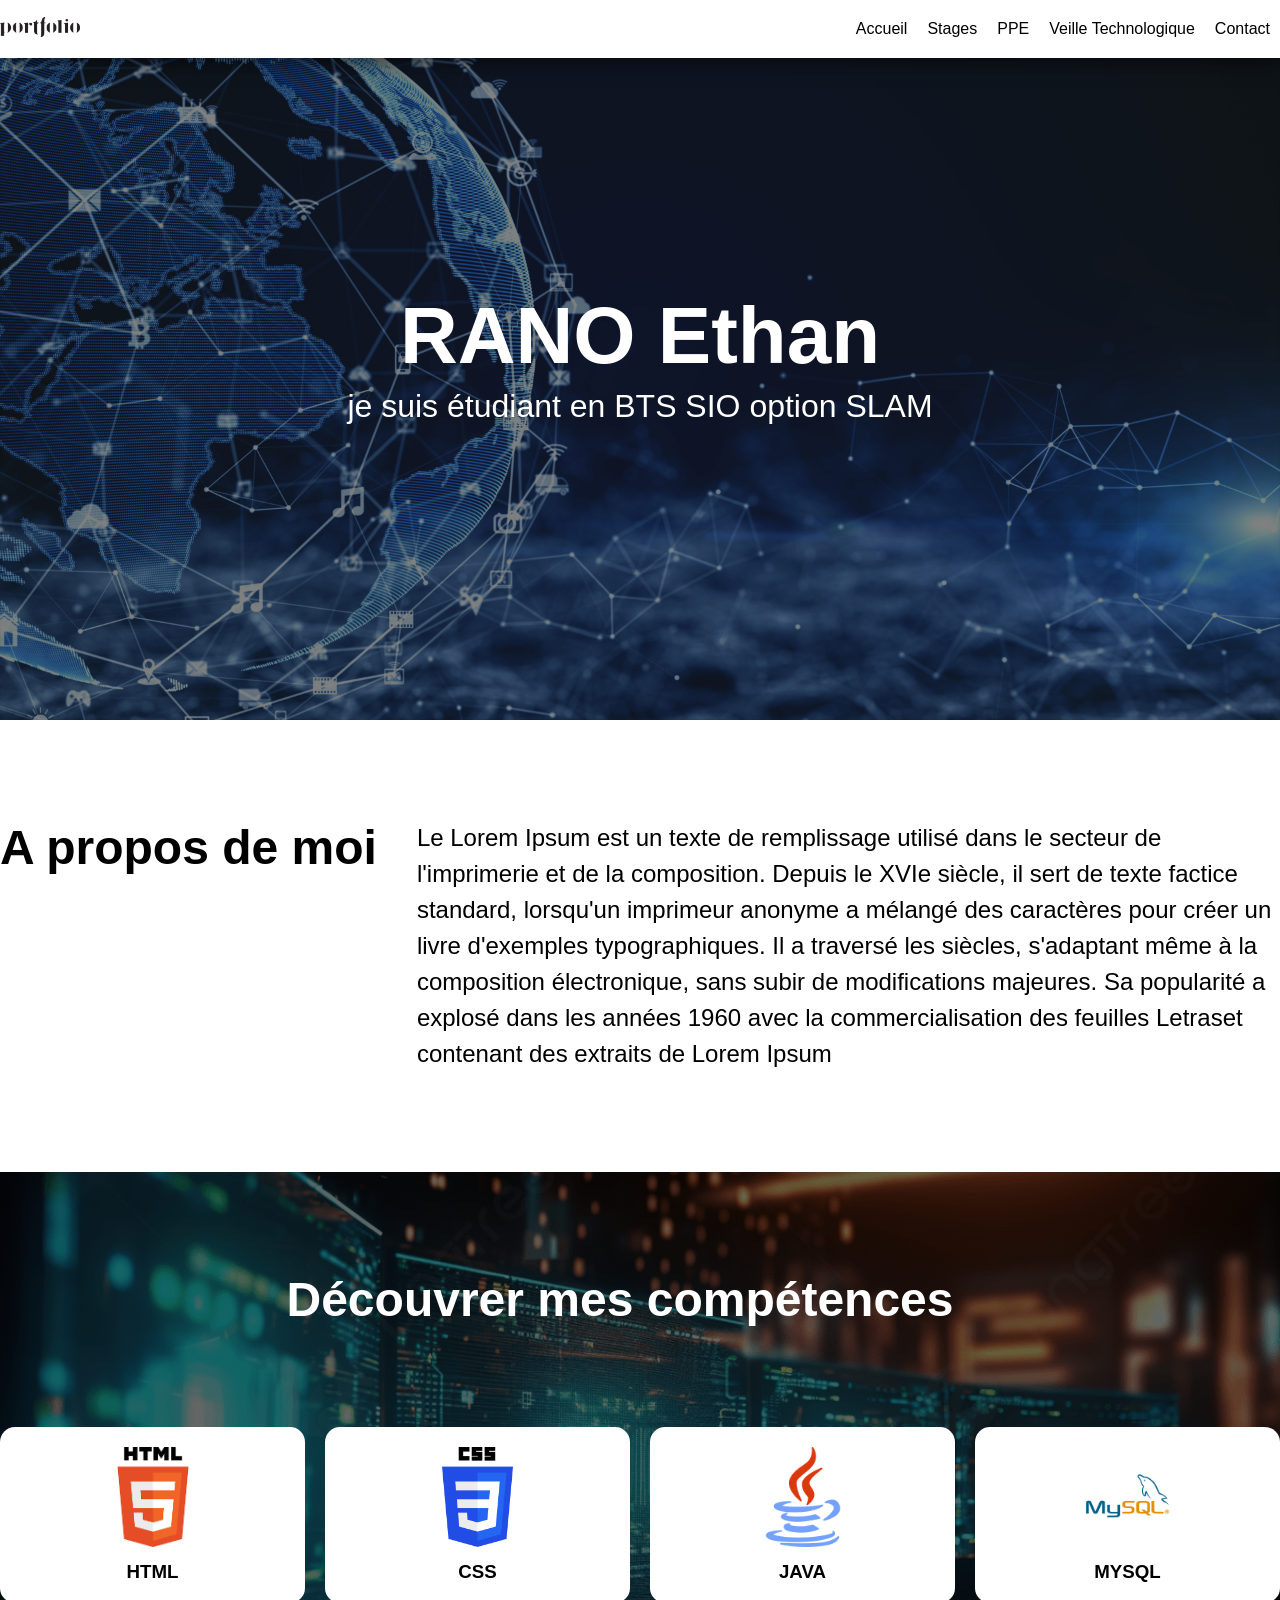
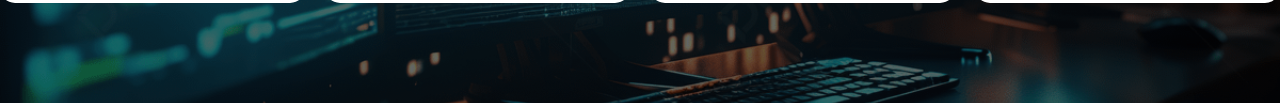
==== index.html @ 7e6f42c2 "first commit" ====
<!DOCTYPE html>
<html>
    <head>
          <meta charset="utf-8" />
          <meta name="viewport" content="width=device-width, initial-scale=1" />
          <title>Mon portfolio</title>
          <meta type="description" content="Ceci est mon portfolio étudiant" />
          <link rel="stylesheet" href="styles/styles.css" type="text/css">
          
    </head>

    <body>
        <header>
            <div class="boxed">
                <div class="flex aligncenter space-between">
                  <button onclick="openMenu()" class="header-menu-mobile">
                    <span class="material-icons">menu</span>
                  </button>
                  <a href="/" class="header-logo">
                      <img src="img/logo-portfolio-noir.png" alt="logo">
                  </a>
                  <ul class="header-menu">
                      <li><a href="index.html">Accueil</a></li>
                      <li><a href="stages.html">Stages</a></li>
                      <li><a href="ppe.html">PPE</a></li>
                      <li><a href="veille.html">Veille Technologique</a></li>
                      <li><a href="contact.html">Contact</a></li>
                  </ul>

                   <button onclick="openMenu()" class="header-menu-mobile-exit">
                    <span class="material-icons">close</span>
                  </button>
                </div>
            </div>
        </header>

        <div class="slider">
            <img src="img/fond2_info.jpg" class="slider-background">
            <div class="slider-content">
                <h1>RANO Ethan</h1>
                <p>je suis étudiant en BTS SIO option SLAM </p>
            </div>
        </div>

        <div class="section">
            <div class="boxed">
                <div class="flex toColumn mCenter">
                  <div class="w40 wm100">
                     <h2>A propos de moi </h2>
                  </div class="w60 wm100">
                     <p>Le Lorem Ipsum est un texte de remplissage utilisé dans le secteur de l'imprimerie et de la composition. Depuis le XVIe siècle, il sert de texte factice standard, lorsqu'un imprimeur anonyme a mélangé des caractères pour créer un livre d'exemples typographiques. Il a traversé les siècles, s'adaptant même à la composition électronique, sans subir de modifications majeures. Sa popularité a explosé dans les années 1960 avec la commercialisation des feuilles Letraset contenant des extraits de Lorem Ipsum</p>
                  <div>

                  </div>

                </div>

            </div>

        </div>
        <div class="section dark">
            <div class="boxed text-center">
                <h2>Découvrer mes compétences </h2>
                <div class="flex toColumn gap20">
                    <div class="w25 wm100 skill">
                        <img src="img/images.png">
                        <h3>HTML</h3>

                    </div>
                    <div class="w25 wm100 skill">
                        <img src="img/CSS3_logo_and_wordmark.svg.png">
                        <h3>CSS</h3>

                    </div>
                    <div class="w25 skill">
                        <img src="img/226777_738cec596d.png">
                        <h3>JAVA</h3>

                    </div>
                    <div class="w25 skill">
                        <img src="img/mysql.png">
                        <h3>MYSQL</h3>

                    </div>




                </div>
            </div>
        </div>


    </body>

    <script src="js/app.js"></script>
</html>
---- styles/styles.css ----
*{
    margin:0;
    padding:0;
}

body {
    font-family: Arial, sans-serif;   
}

.slider{
    width:100%;
    min-height:80vh;
    aspect-ratio:16/9;
    background:#000;
    position: relative;
}

.slider-background{
    width:100%;
    height:100%;
    object-fit: cover;
    filter:brightness(50%);
}
.slider-content{
    position:absolute;
    top:50%;
    left:50%;
    transform:translate(-50%, -50%);
    text-align:center;
}

h1{
    color:#FFF;
    font-size:5rem;   
}

h2{
    white-space: nowrap;
    margin-right: 40px;
    font-size:3rem;
    margin-bottom:100px;
}

p{
    font-size:1.5rem;
    line-height:1.5em;
}

.slider-content p{
    color:#FFF;
    font-size:2rem;
    font-weight:300;
}

.section{
    padding: 100px 0;
}
.boxed{
    max-width:1280px;
    margin-inline:auto;
}

.flex{
    display:flex;
}

.dark{
    background:linear-gradient(rgba(0,0,0,0.6), rgba(0,0,0,0.6)), url(../img/pngtree-futuristic-3d-rendering-computer-screen-terminal-hacking-with-running-programming-code-picture-image_13282531.png);
    background-size:cover;
    background-position-y: 50%;
    color:#FFF;
}

.w40{
    width:40%;
}

.w60{
    width:60%;
}

.text-center{
    text-align: center;
}

.w25{
    width:25%;
}

.space-between{
    justify-content: space-between;
}

.gap20{
    gap:20px;
}

.skill{
   background:#FFF;
   border-radius:15px;
   padding:20px;
   box-sizing:border-box;
}

.skill img {
    width:100px;
    height:100px;
    aspect-ratio:1/1;
    object-fit:contain;
}

.skill h3{
    color: #000;
    margin-top:10px;
}

.aligncenter{
    align-items: center;
}

header{
    position: fixed;
    top:0;
    left:0;
    width: 100%;
    background:#FFF;
    z-index:999;
    padding-block:10px;
    box-shadow: 1px 1px 25px rgba(0,0,0,0.7);
}

.header-logo{
    display: block;
}

.header-logo img{
    width:80px;
}

.header-menu{
    display: flex;
    align-items: center;
    list-style: none;
}

.header-menu li a{
    text-decoration: none;
    color: #000;
    padding:10px;
    display: block;
    box-sizing: border-box;
    transition:.2s ease;
}

.header-menu li a:hover{
    background-color: #F2F2F2;
}
.header-menu-mobile{
    display: none;
}
.header-menu-mobile-exit{
    display: none;
}

@media(max-width:810px) {

    header{
       height: 60px !important;
    }
    .header-menu-mobile{
        display: block;
        border:0px;
        background-color: #FFF;
        position: absolute;
        left: 5%;
        top:50%;
        transform: translateY(-50%);
    }

    .header-menu-mobile-exit{
        display: block;
        border:0px;
        background-color: #FFF;
        position: absolute;
        right: 5%;
        top:50%;
        transform: translateY(-50%);
        
    }
  
   .header-logo{
       position: absolute;
       left: 50%;
       top:50%;
       transform: translate(-50%, -50%);
       z-index: 991;
     }

     .header-menu{
        position: fixed;
        top: 0;
        left: 0;
        width: 100%;
        height: 100vh;
        background: #FFF;
        flex-direction: column;
        align-items: center;
        justify-content: center;
        gap: 30px;
        display:none;
     }

     .active{
        display: flex;
     }

     .header-menu li:last-child a{
        margin-top:10px;
     }
     
     h2{
        font-size:1.75rem;
        margin-bottom:30px;
     }
     .slider{
        height: 60vh;
     }

     .slider-content{
        width:90%;
     }
    .slider-content p{
        margin-top:20px;
        font-size: 1.5rem;
        text-wrap:balance;
    }
     h1{
        font-size:2rem;
     }

     p{
        font-size: 1rem;
        text-wrap: balance;
     }

     .toColumn{
        flex-direction: column;
     }

     .mCenter{
        justify-content: center;
        align-items: center;
        text-align: center;
     }

     .wm100{
        width:100% !important;
     }

     .section{
        padding: 50px 0;
     }

     .boxed{
        max-width: 90%;
     }
}
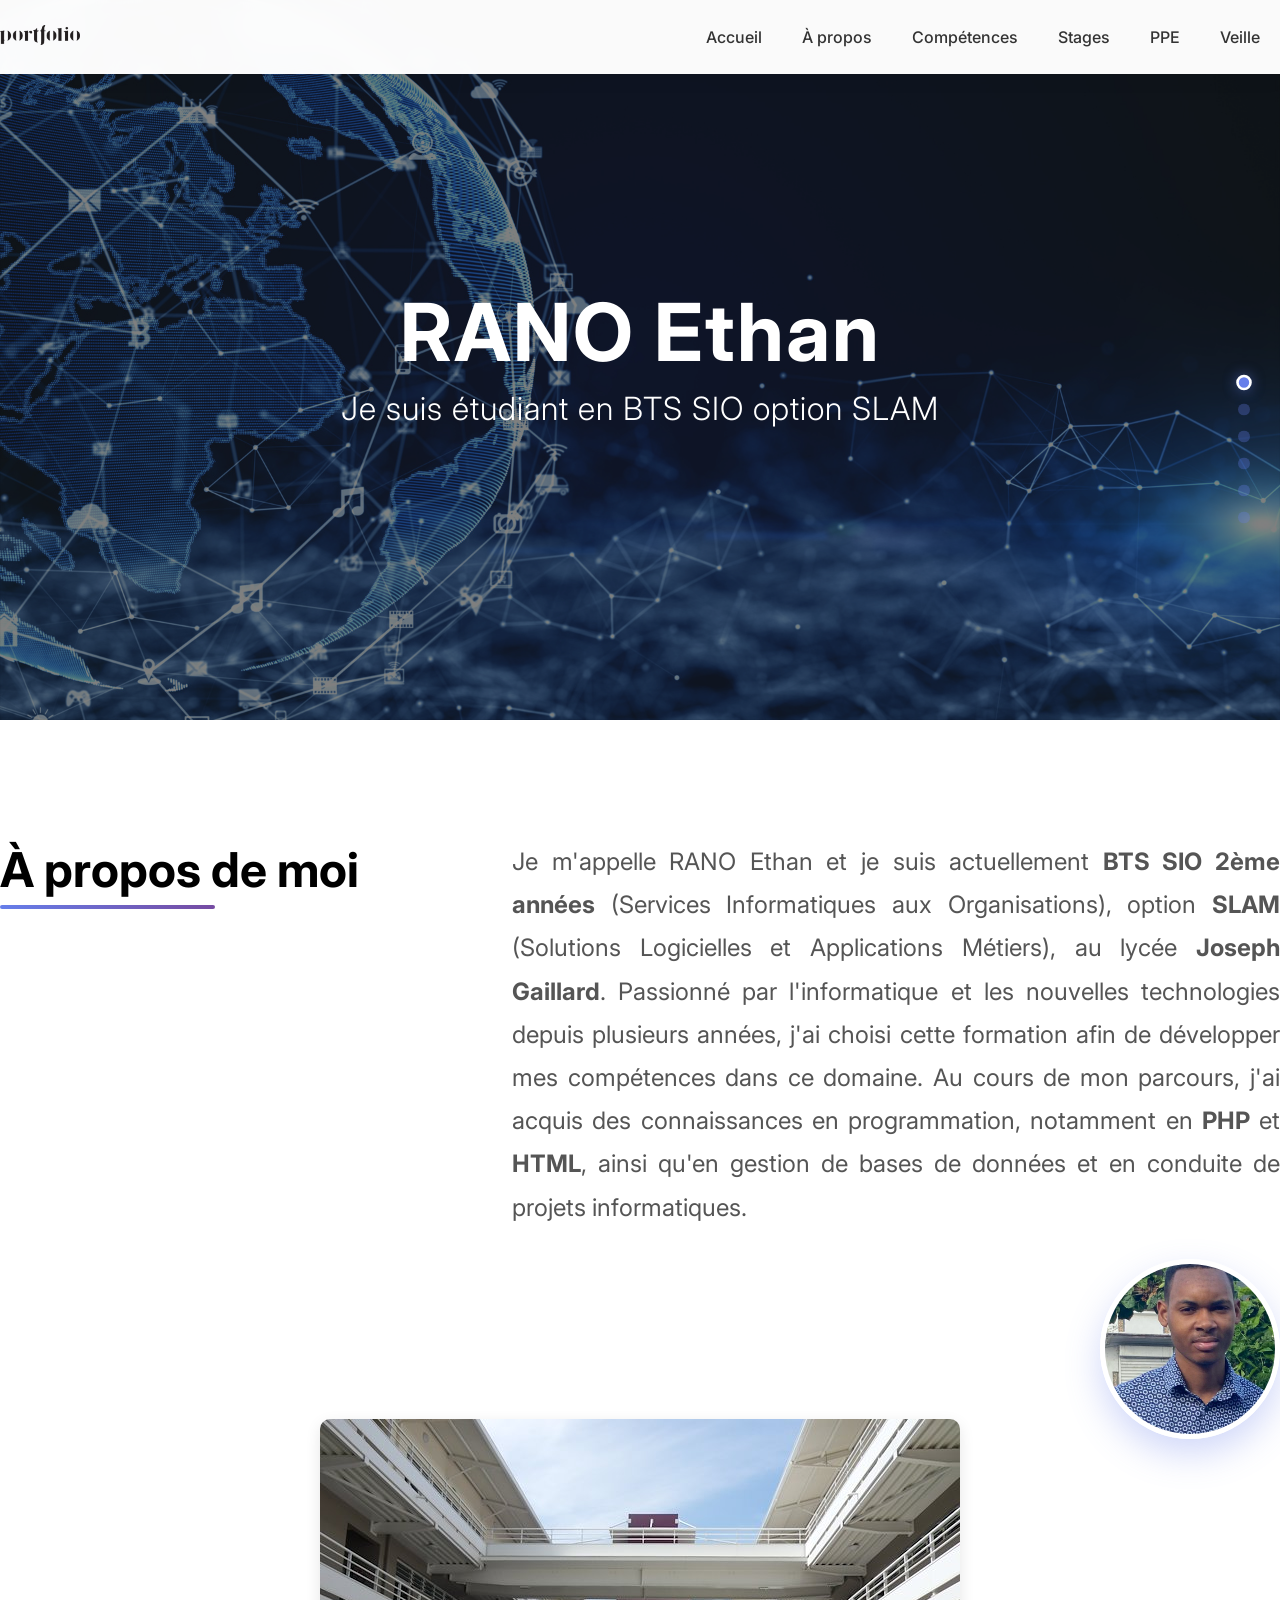
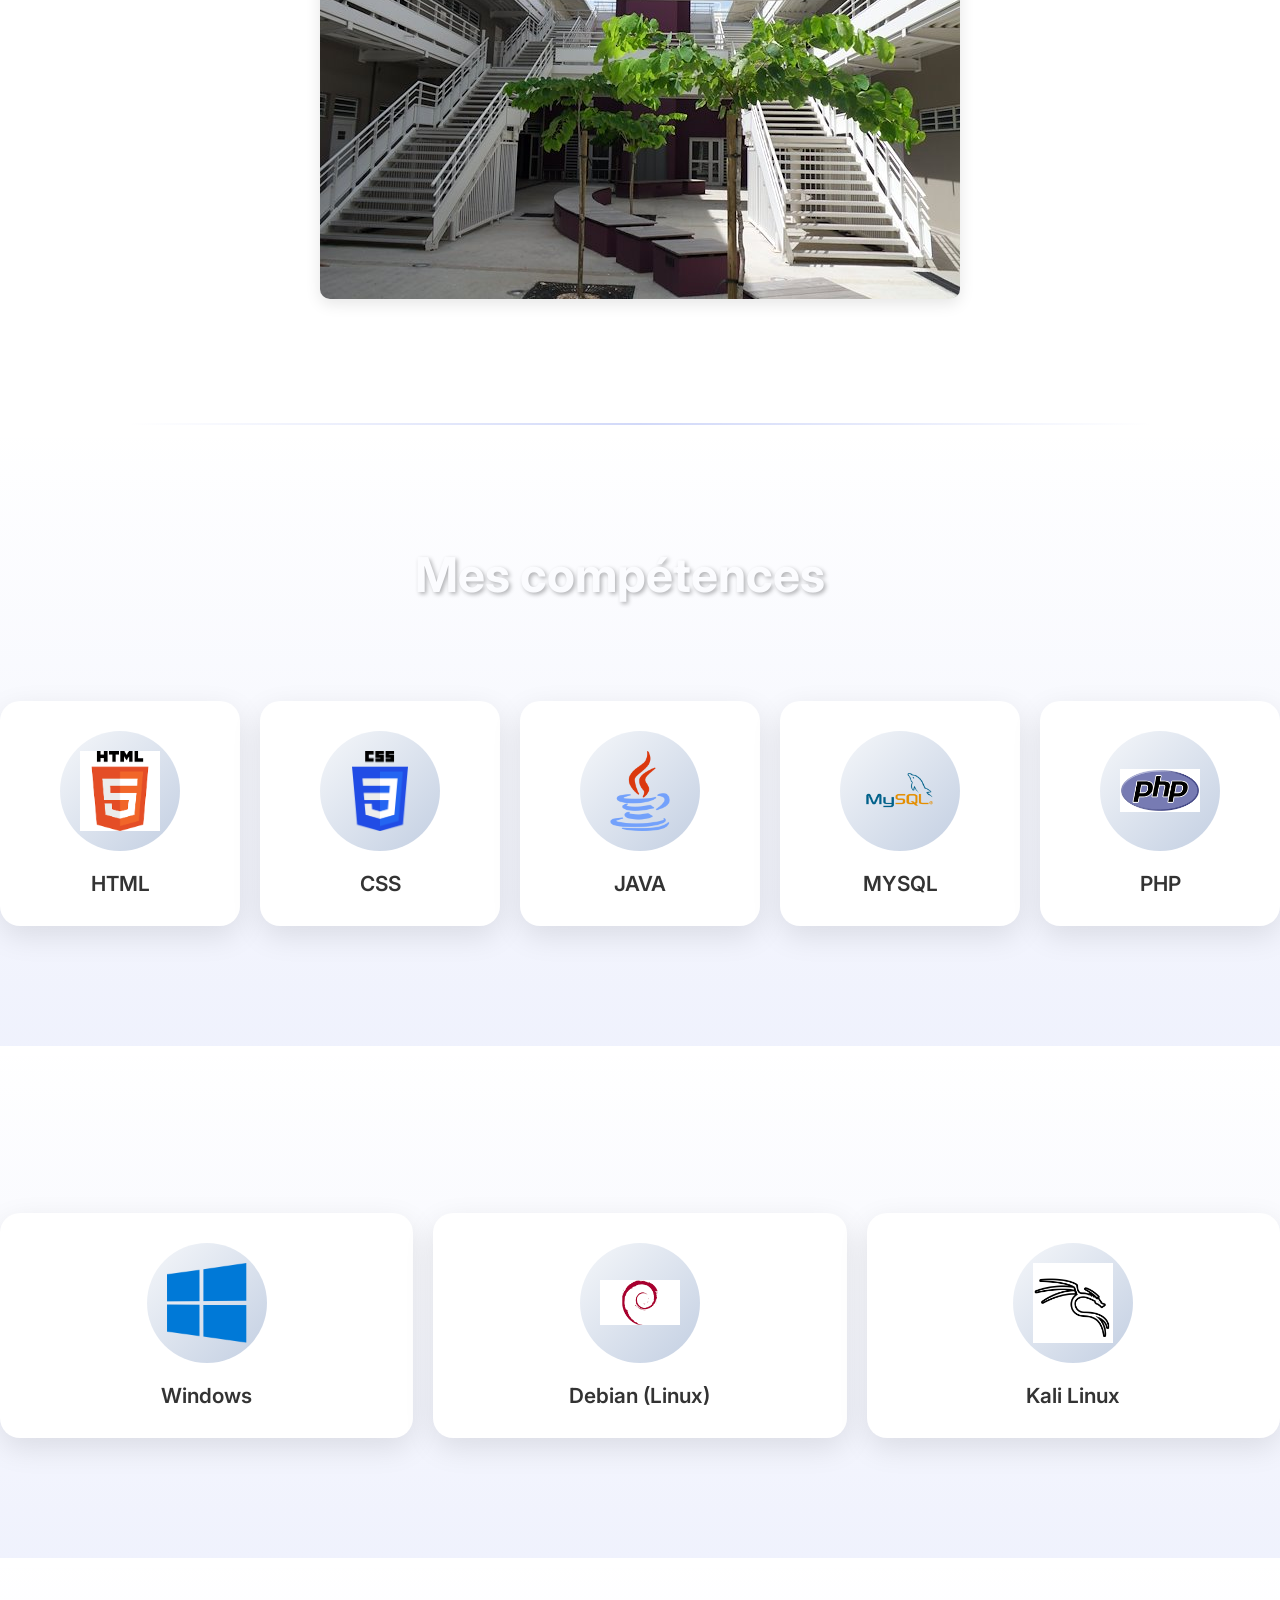
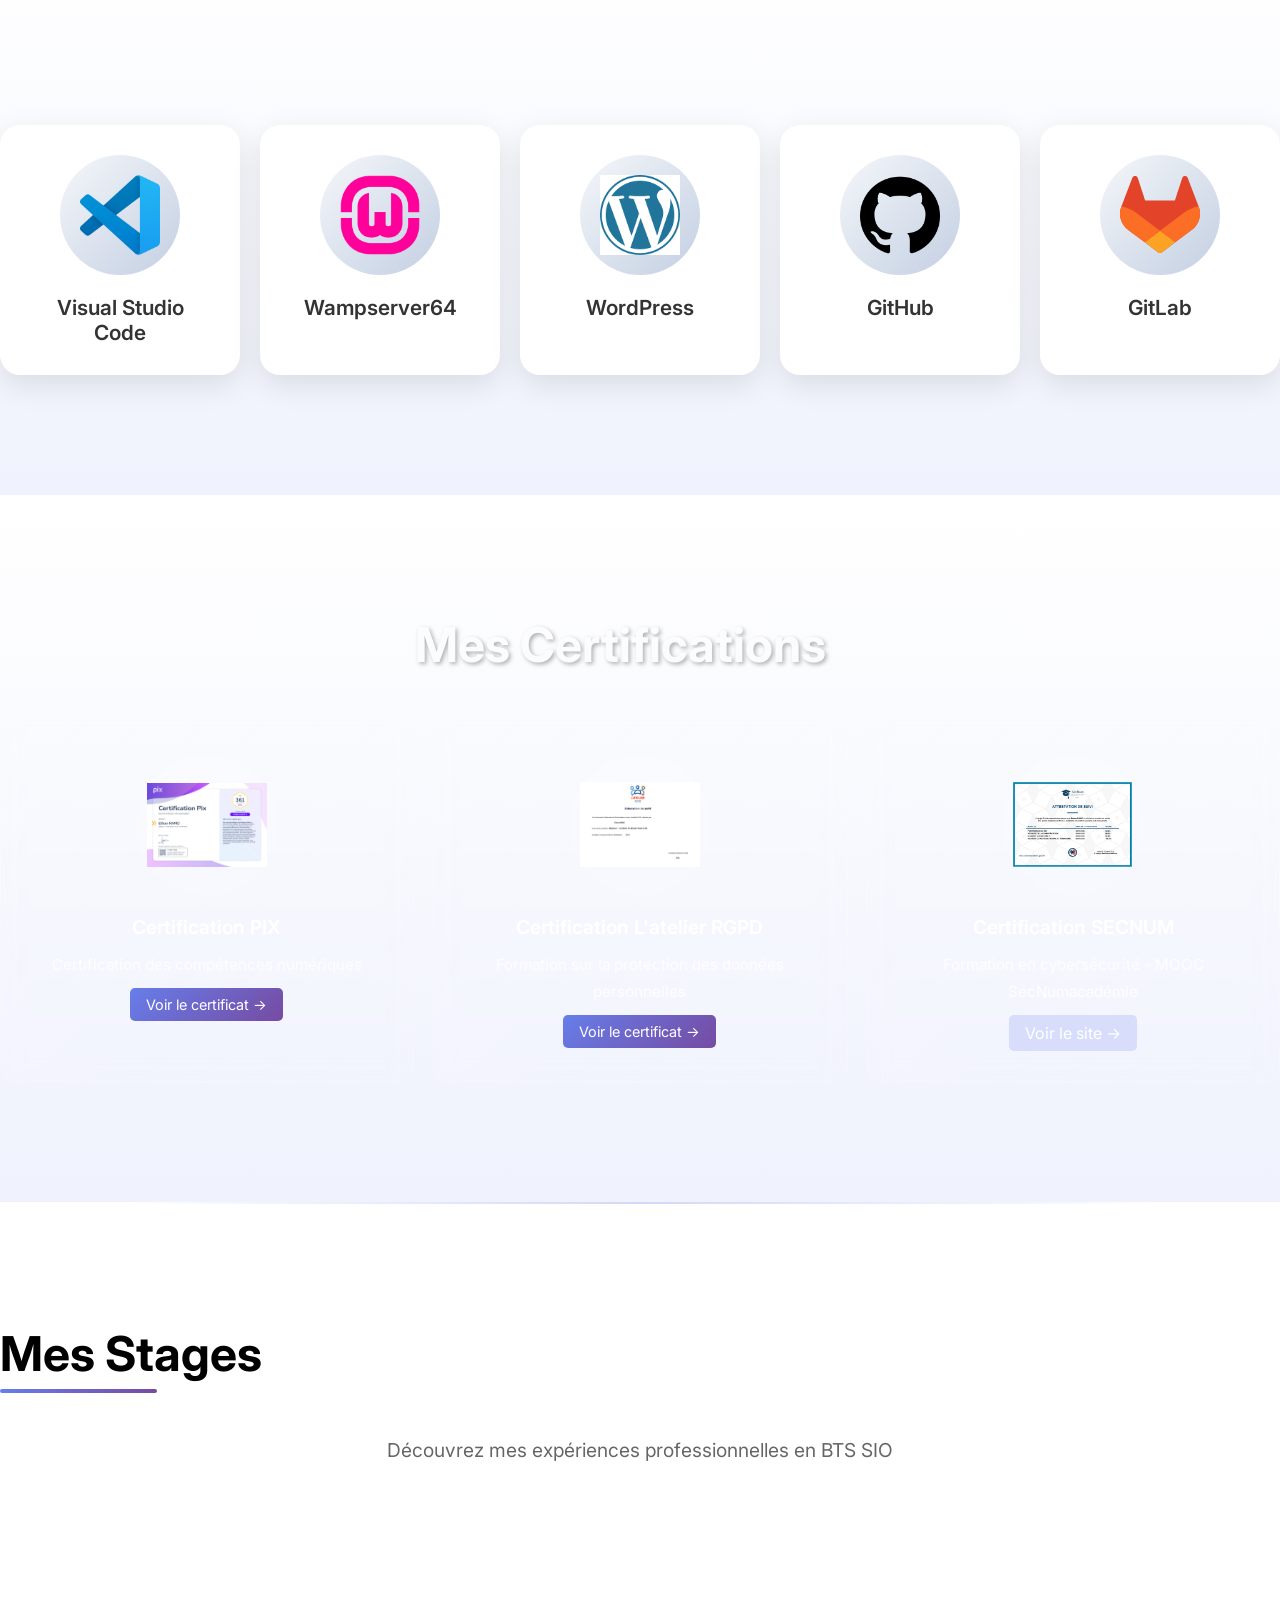
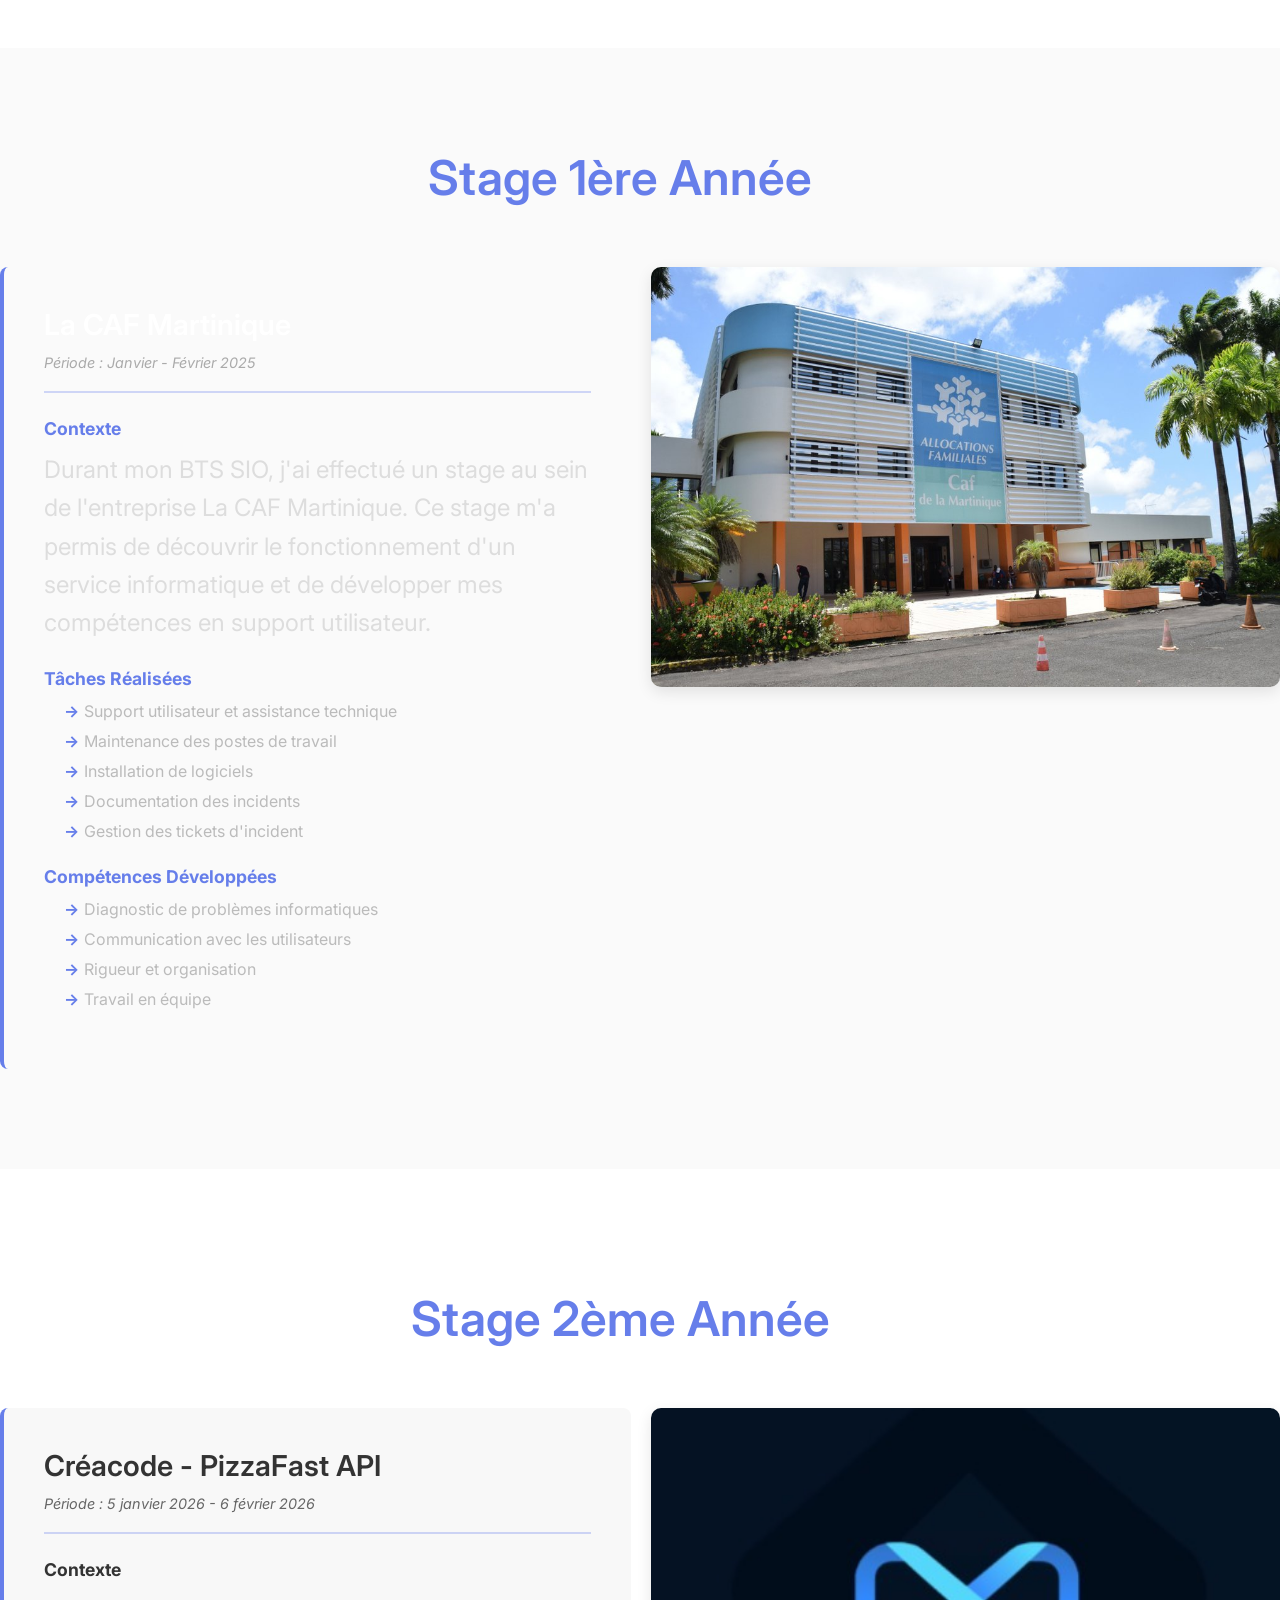
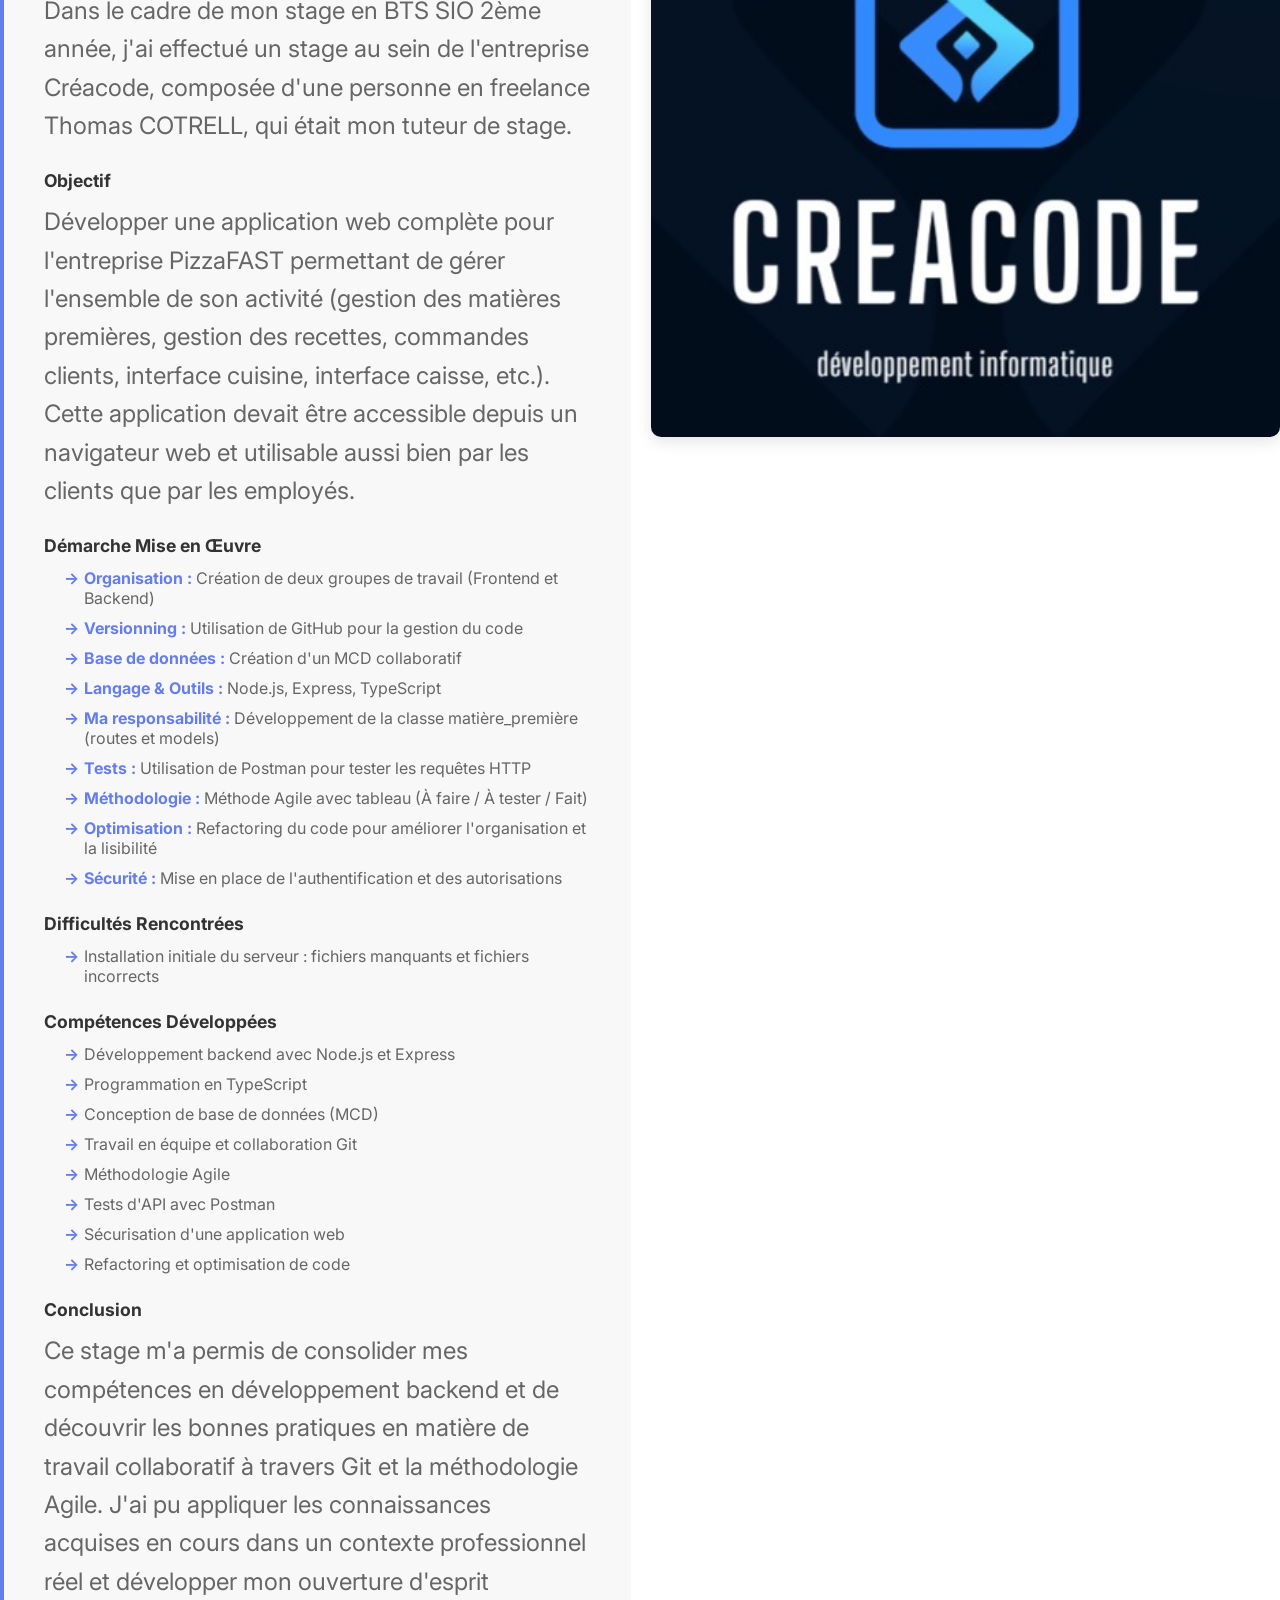
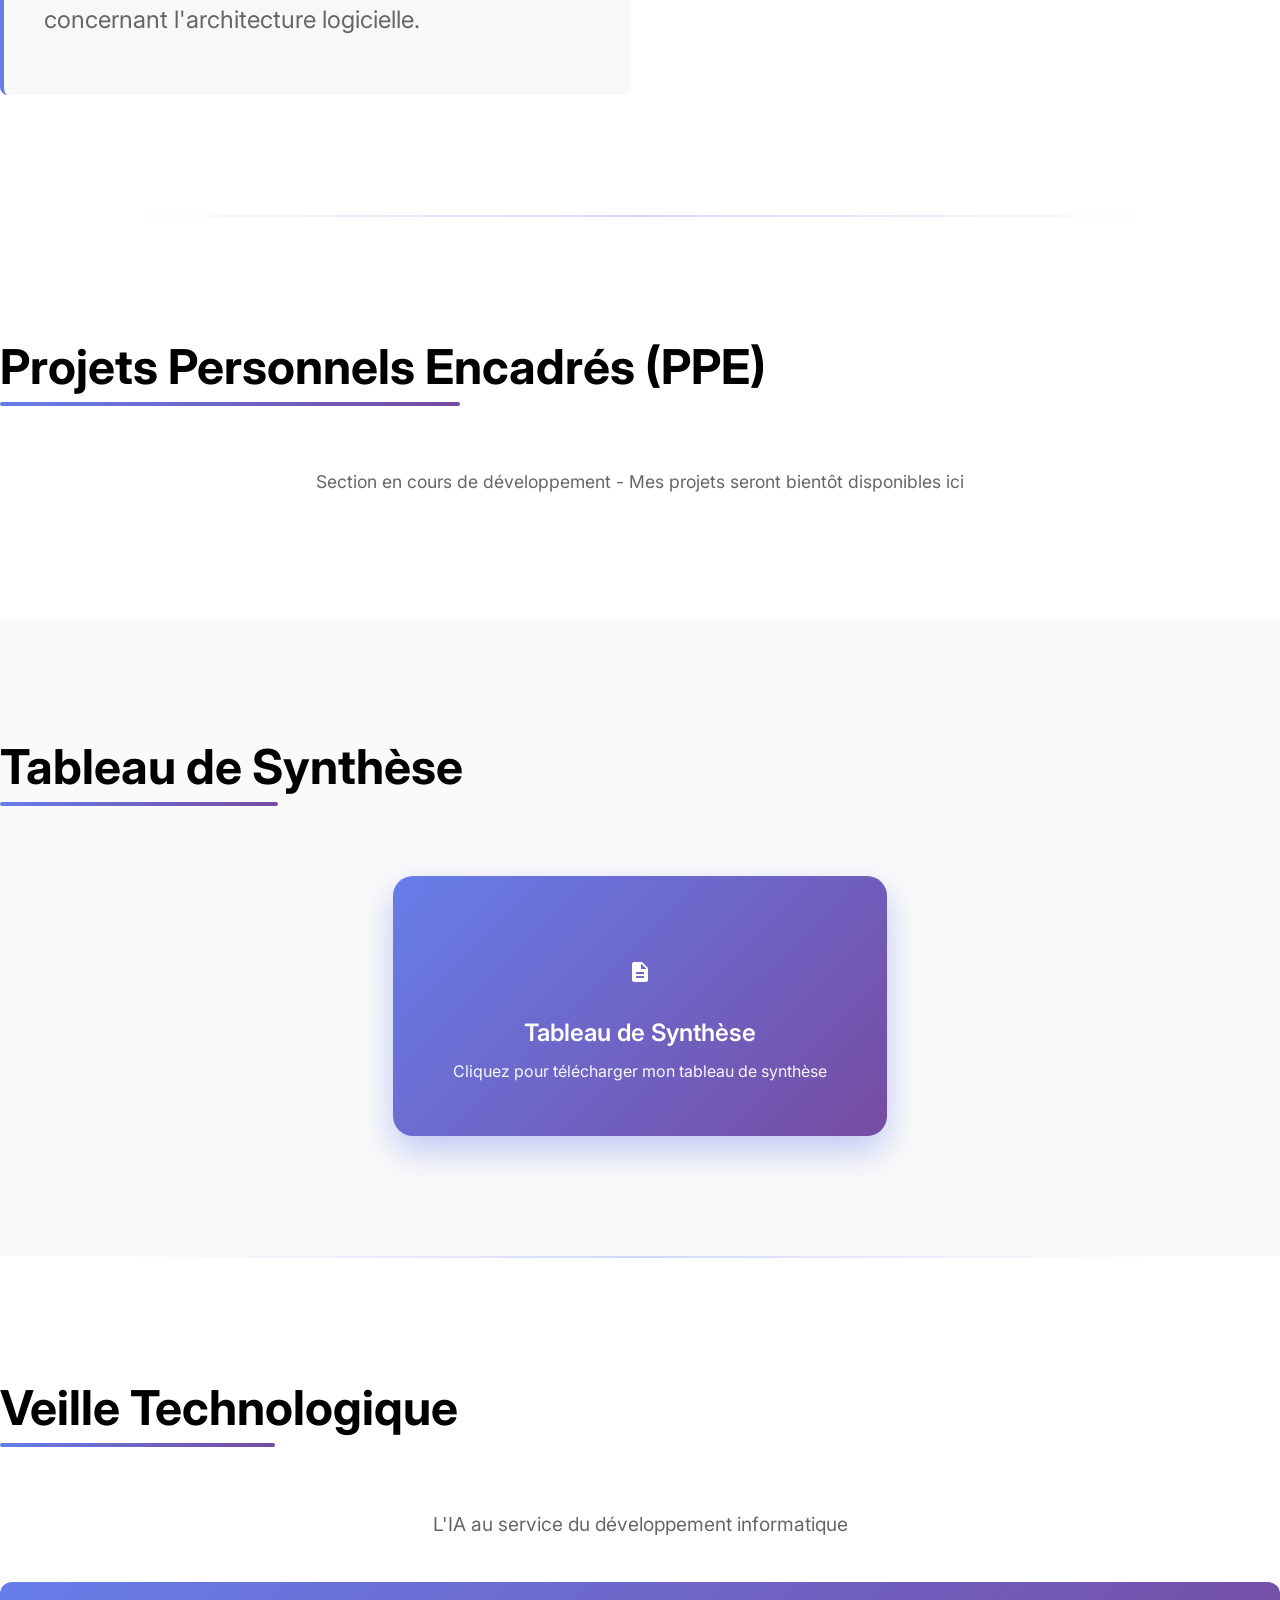
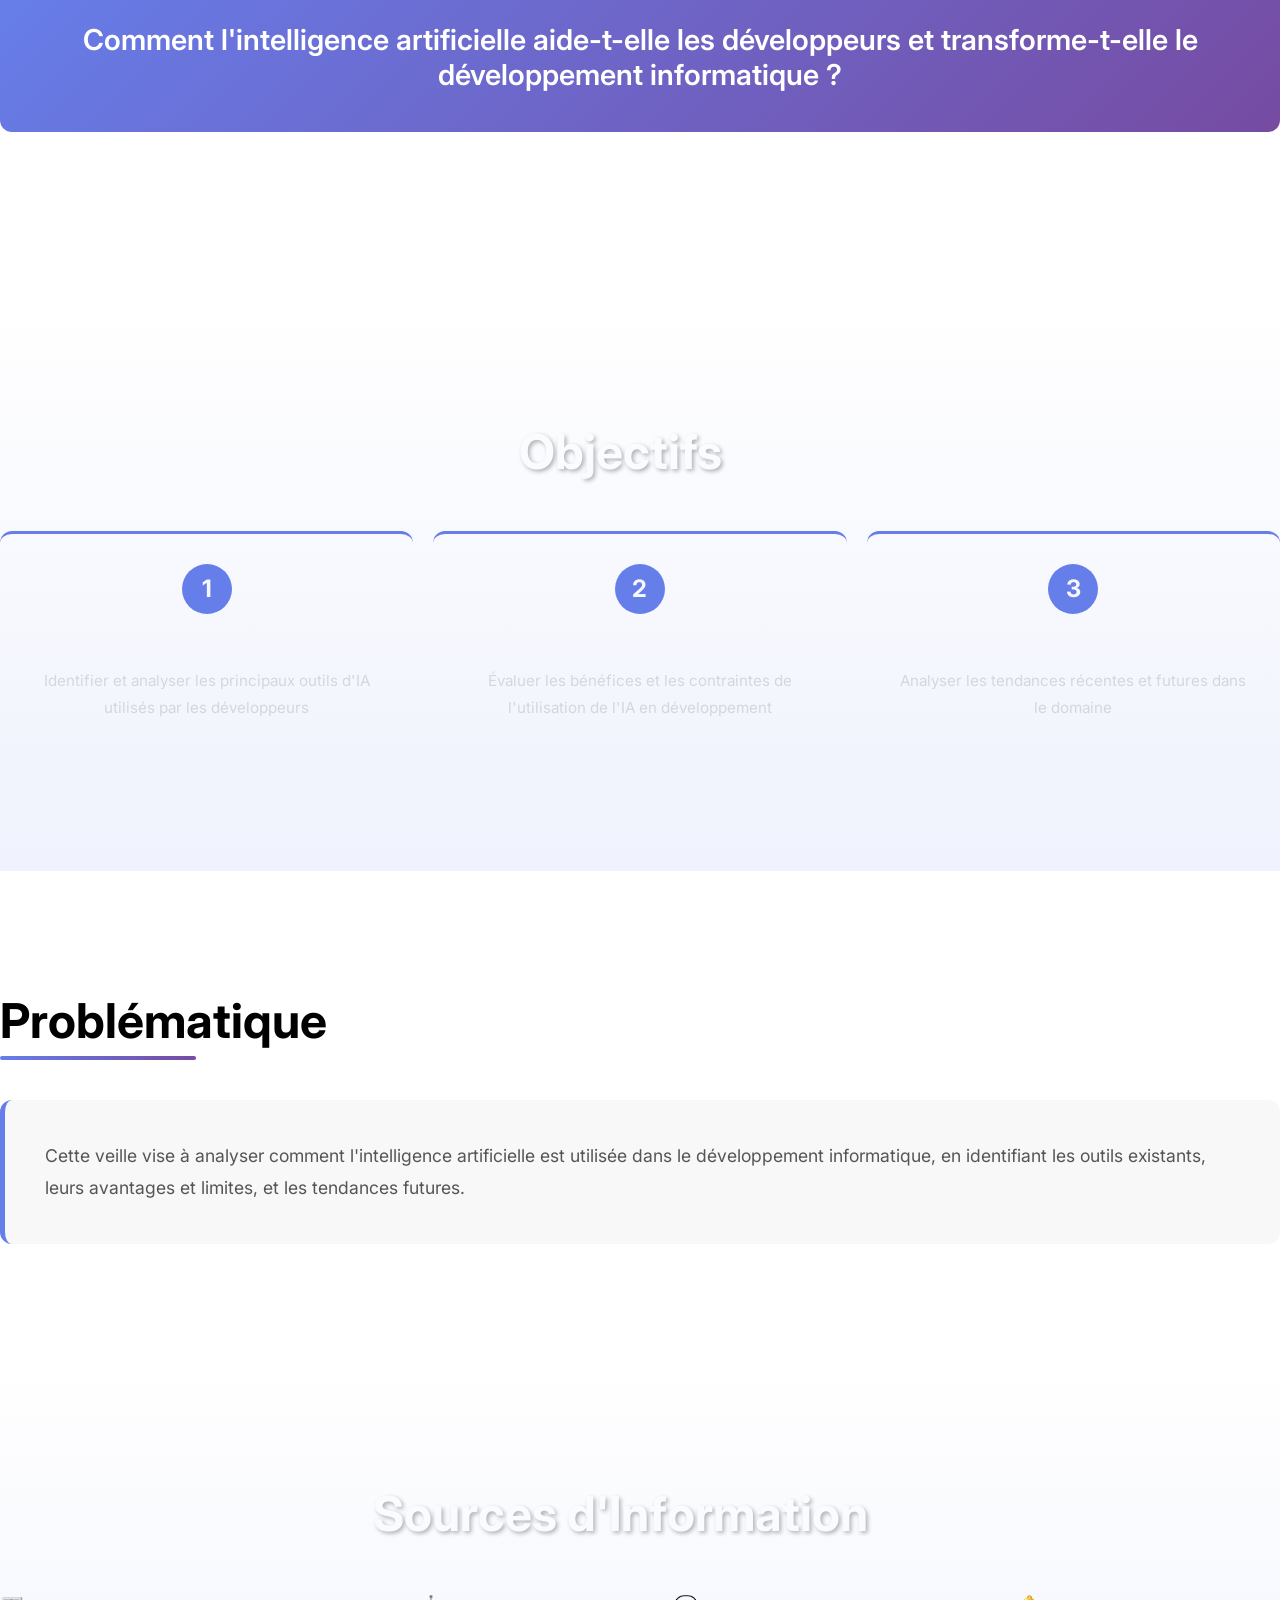
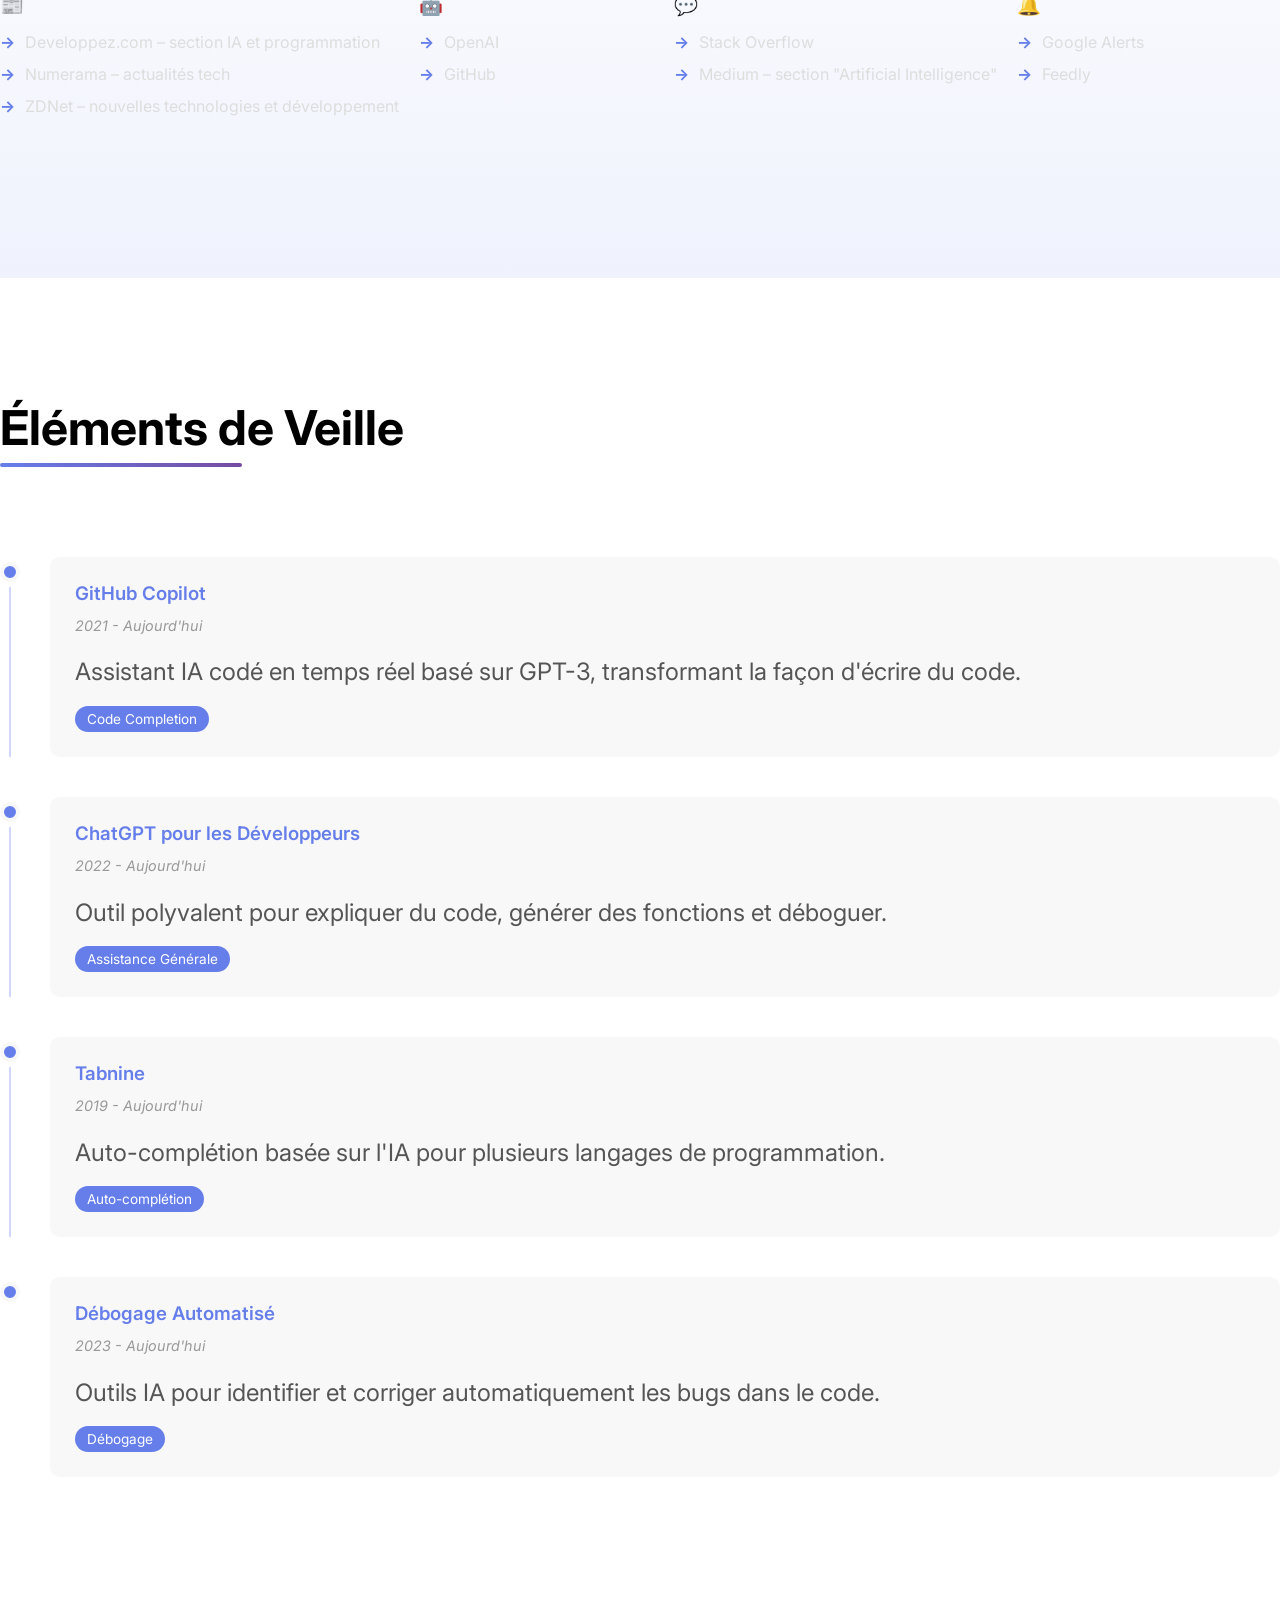
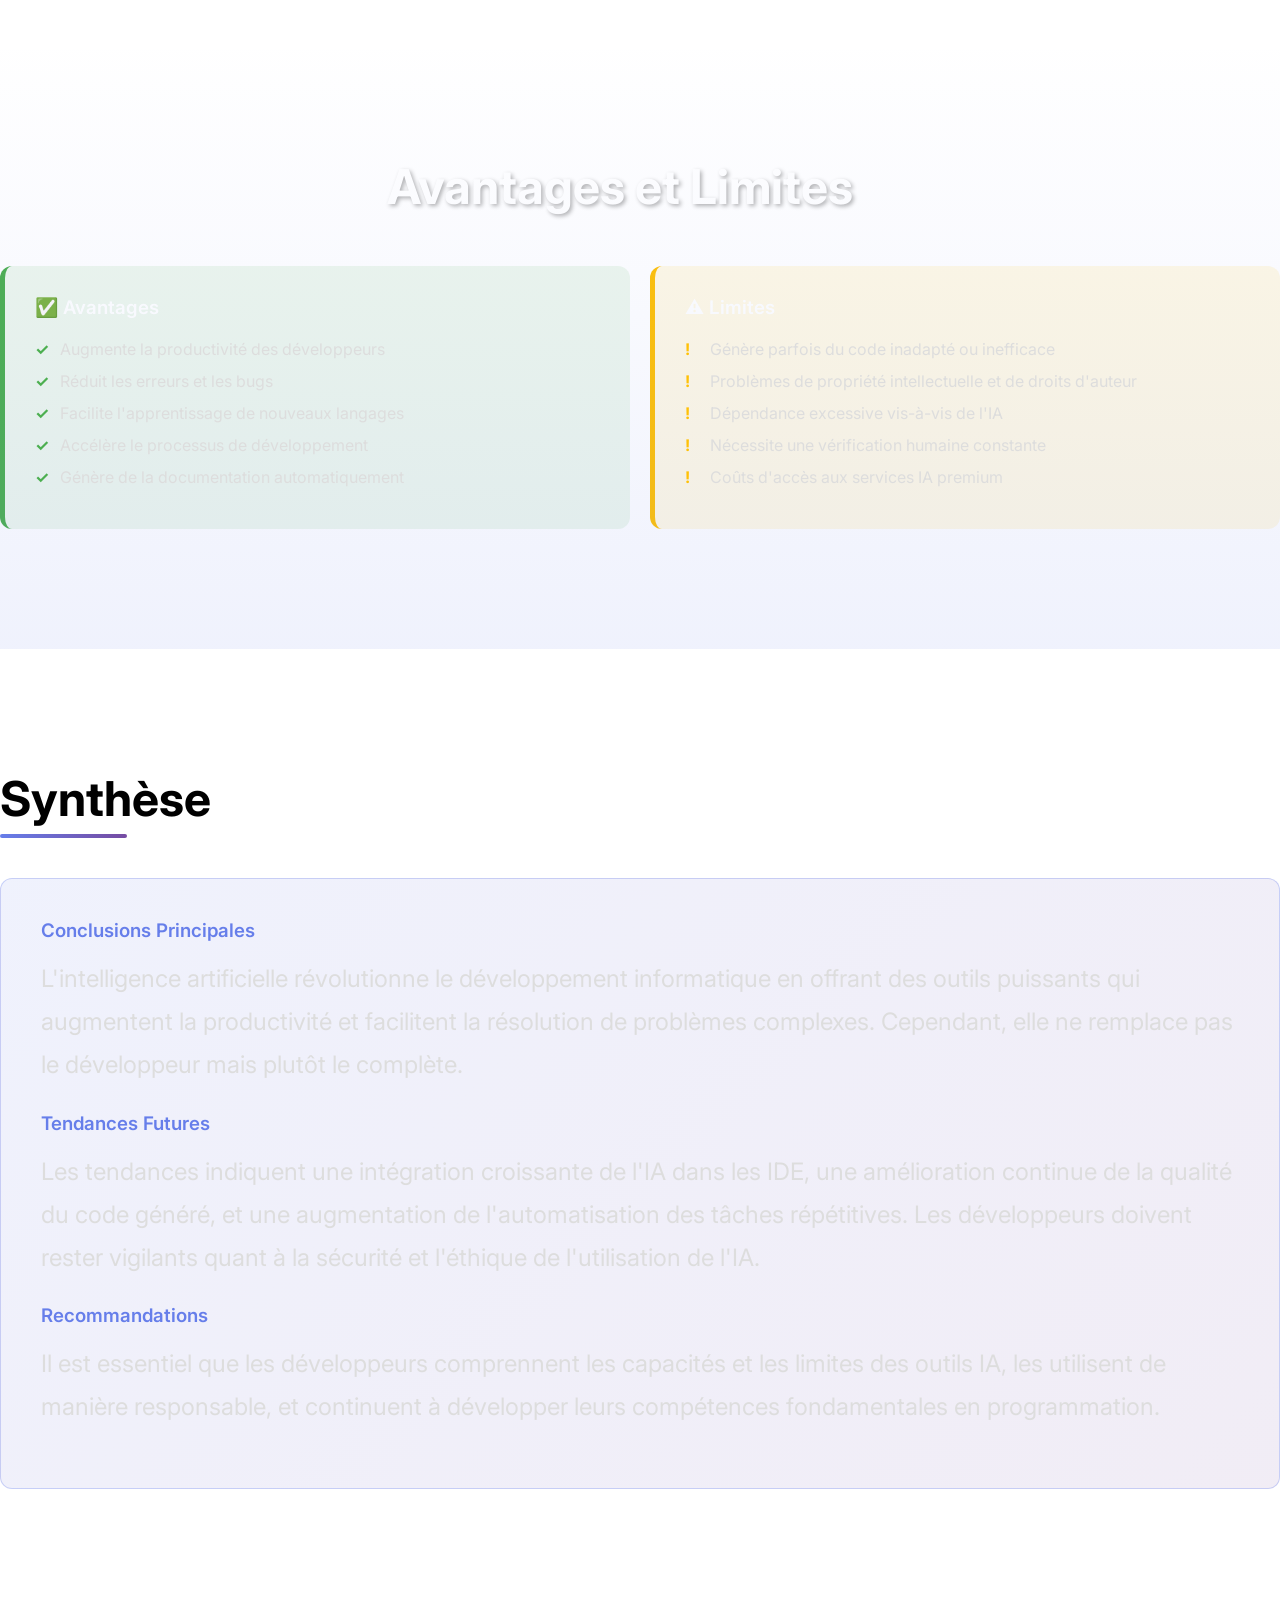
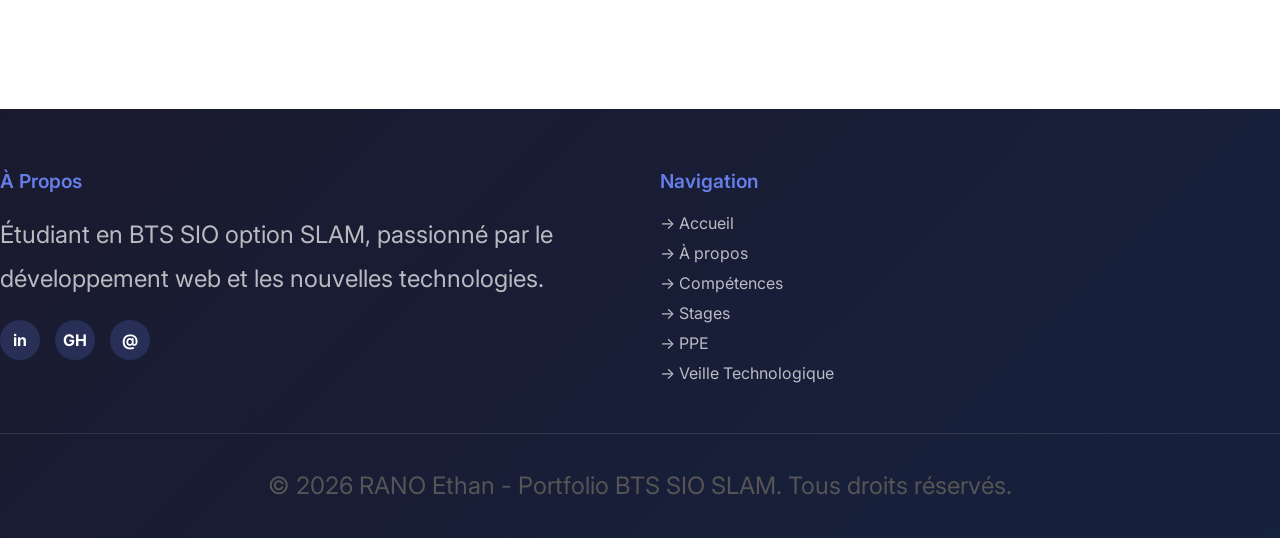
==== commit d62dce4a: "Ajouter index.html pour GitHub Pages" ====
--- a/index.html
+++ b/index.html
@@ -1,32 +1,284 @@
 <!DOCTYPE html>
-<html>
+<html lang="fr">
     <head>
           <meta charset="utf-8" />
           <meta name="viewport" content="width=device-width, initial-scale=1" />
-          <title>Mon portfolio</title>
-          <meta type="description" content="Ceci est mon portfolio étudiant" />
+          <title>RANO Ethan - Portfolio BTS SIO</title>
+          <meta name="description" content="Portfolio complet d'Ethan RANO - Étudiant en BTS SIO option SLAM" />
+          <link rel="preconnect" href="https://fonts.googleapis.com">
+          <link rel="preconnect" href="https://fonts.gstatic.com" crossorigin>
+          <link href="https://fonts.googleapis.com/css2?family=Poppins:wght@300;400;500;600;700&family=Inter:wght@300;400;500;600;700&display=swap" rel="stylesheet">
+          <link href="https://fonts.googleapis.com/icon?family=Material+Icons" rel="stylesheet">
           <link rel="stylesheet" href="styles/styles.css" type="text/css">
-          
+          <style>
+              /* Smooth scrolling pour la navigation */
+              html {
+                  scroll-behavior: smooth;
+              }
+
+              /* Navigation avec ancres */
+              .nav-indicator {
+                  position: fixed;
+                  right: 30px;
+                  top: 50%;
+                  transform: translateY(-50%);
+                  z-index: 998;
+                  display: flex;
+                  flex-direction: column;
+                  gap: 15px;
+              }
+
+              .nav-dot {
+                  width: 12px;
+                  height: 12px;
+                  border-radius: 50%;
+                  background: rgba(102, 126, 234, 0.3);
+                  cursor: pointer;
+                  transition: all 0.3s ease;
+                  border: 2px solid transparent;
+              }
+
+              .nav-dot:hover, .nav-dot.active {
+                  background: #667eea;
+                  transform: scale(1.3);
+                  border-color: #fff;
+                  box-shadow: 0 0 10px rgba(102, 126, 234, 0.5);
+              }
+
+              /* Divider sections */
+              .section-divider {
+                  height: 2px;
+                  background: linear-gradient(90deg, transparent, #667eea, transparent);
+                  margin: 0 auto;
+                  width: 80%;
+                  opacity: 0.3;
+              }
+
+              /* Footer */
+              footer {
+                  background: linear-gradient(135deg, #1a1a2e 0%, #16213e 100%);
+                  color: #fff;
+                  padding: 60px 0 30px;
+                  margin-top: 100px;
+              }
+
+              .footer-content {
+                  display: flex;
+                  justify-content: space-between;
+                  flex-wrap: wrap;
+                  gap: 40px;
+                  margin-bottom: 40px;
+              }
+
+              .footer-section {
+                  flex: 1;
+                  min-width: 250px;
+              }
+
+              .footer-section h3 {
+                  color: #667eea;
+                  margin-bottom: 20px;
+                  font-size: 1.2em;
+              }
+
+              .footer-links {
+                  list-style: none;
+                  padding: 0;
+              }
+
+              .footer-links li {
+                  margin-bottom: 10px;
+              }
+
+              .footer-links a {
+                  color: rgba(255, 255, 255, 0.7);
+                  text-decoration: none;
+                  transition: all 0.3s ease;
+                  display: inline-flex;
+                  align-items: center;
+                  gap: 8px;
+              }
+
+              .footer-links a:hover {
+                  color: #667eea;
+                  transform: translateX(5px);
+              }
+
+              .social-icons {
+                  display: flex;
+                  gap: 15px;
+                  margin-top: 20px;
+              }
+
+              .social-icon {
+                  width: 40px;
+                  height: 40px;
+                  border-radius: 50%;
+                  background: rgba(102, 126, 234, 0.2);
+                  display: flex;
+                  align-items: center;
+                  justify-content: center;
+                  color: #fff;
+                  text-decoration: none;
+                  transition: all 0.3s ease;
+              }
+
+              .social-icon:hover {
+                  background: #667eea;
+                  transform: translateY(-5px);
+                  box-shadow: 0 10px 20px rgba(102, 126, 234, 0.4);
+              }
+
+              .footer-bottom {
+                  text-align: center;
+                  padding-top: 30px;
+                  border-top: 1px solid rgba(255, 255, 255, 0.1);
+                  color: rgba(255, 255, 255, 0.5);
+              }
+
+              /* Back to top button */
+              .back-to-top {
+                  position: fixed;
+                  bottom: 30px;
+                  right: 30px;
+                  width: 50px;
+                  height: 50px;
+                  background: linear-gradient(135deg, #667eea 0%, #764ba2 100%);
+                  border-radius: 50%;
+                  display: flex;
+                  align-items: center;
+                  justify-content: center;
+                  color: #fff;
+                  cursor: pointer;
+                  opacity: 0;
+                  visibility: hidden;
+                  transition: all 0.3s ease;
+                  box-shadow: 0 5px 15px rgba(102, 126, 234, 0.3);
+                  z-index: 997;
+              }
+
+              .back-to-top.visible {
+                  opacity: 1;
+                  visibility: visible;
+              }
+
+              .back-to-top:hover {
+                  transform: translateY(-5px);
+                  box-shadow: 0 10px 25px rgba(102, 126, 234, 0.5);
+              }
+
+              @media(max-width:810px) {
+                  .nav-indicator {
+                      display: none;
+                  }
+                  
+                  .footer-content {
+                      flex-direction: column;
+                  }
+              }
+
+              /* Lightbox pour agrandir l'image */
+              .lightbox-overlay {
+                  position: fixed;
+                  top: 0;
+                  left: 0;
+                  width: 100%;
+                  height: 100%;
+                  background: rgba(0, 0, 0, 0.9);
+                  display: none;
+                  justify-content: center;
+                  align-items: center;
+                  z-index: 9999;
+                  cursor: pointer;
+                  animation: fadeIn 0.3s ease;
+              }
+
+              .lightbox-overlay.active {
+                  display: flex;
+              }
+
+              .lightbox-content {
+                  max-width: 90%;
+                  max-height: 90%;
+                  position: relative;
+                  animation: zoomIn 0.3s ease;
+              }
+
+              .lightbox-image {
+                  max-width: 100%;
+                  max-height: 90vh;
+                  border-radius: 10px;
+                  box-shadow: 0 0 50px rgba(102, 126, 234, 0.5);
+              }
+
+              .lightbox-close {
+                  position: absolute;
+                  top: -40px;
+                  right: 0;
+                  color: white;
+                  font-size: 40px;
+                  font-weight: bold;
+                  cursor: pointer;
+                  background: rgba(102, 126, 234, 0.8);
+                  width: 40px;
+                  height: 40px;
+                  border-radius: 50%;
+                  display: flex;
+                  align-items: center;
+                  justify-content: center;
+                  transition: all 0.3s ease;
+              }
+
+              .lightbox-close:hover {
+                  background: #667eea;
+                  transform: rotate(90deg);
+              }
+
+              @keyframes fadeIn {
+                  from { opacity: 0; }
+                  to { opacity: 1; }
+              }
+
+              @keyframes zoomIn {
+                  from { 
+                      transform: scale(0.5);
+                      opacity: 0;
+                  }
+                  to { 
+                      transform: scale(1);
+                      opacity: 1;
+                  }
+              }
+          </style>
     </head>
 
     <body>
+        <!-- Lightbox pour agrandir les images -->
+        <div class="lightbox-overlay" id="lightbox" onclick="closeLightbox()">
+            <div class="lightbox-content" onclick="event.stopPropagation()">
+                <span class="lightbox-close" onclick="closeLightbox()">&times;</span>
+                <img class="lightbox-image" id="lightbox-img" src="" alt="">
+            </div>
+        </div>
+
+        <!-- HEADER -->
         <header>
             <div class="boxed">
                 <div class="flex aligncenter space-between">
                   <button onclick="openMenu()" class="header-menu-mobile">
                     <span class="material-icons">menu</span>
                   </button>
-                  <a href="/" class="header-logo">
+                  <a href="#accueil" class="header-logo">
                       <img src="img/logo-portfolio-noir.png" alt="logo">
                   </a>
                   <ul class="header-menu">
-                      <li><a href="index.html">Accueil</a></li>
-                      <li><a href="stages.html">Stages</a></li>
-                      <li><a href="ppe.html">PPE</a></li>
-                      <li><a href="veille.html">Veille Technologique</a></li>
-                      <li><a href="contact.html">Contact</a></li>
+                      <li><a href="#accueil">Accueil</a></li>
+                      <li><a href="#about">À propos</a></li>
+                      <li><a href="#competences">Compétences</a></li>
+                      <li><a href="#stages">Stages</a></li>
+                      <li><a href="#ppe">PPE</a></li>
+                      <li><a href="#veille">Veille</a></li>
                   </ul>
-
                    <button onclick="openMenu()" class="header-menu-mobile-exit">
                     <span class="material-icons">close</span>
                   </button>
@@ -34,64 +286,633 @@
             </div>
         </header>
 
-        <div class="slider">
-            <img src="img/fond2_info.jpg" class="slider-background">
-            <div class="slider-content">
-                <h1>RANO Ethan</h1>
-                <p>je suis étudiant en BTS SIO option SLAM </p>
-            </div>
+        <!-- Navigation indicator -->
+        <div class="nav-indicator">
+            <div class="nav-dot" data-section="accueil" title="Accueil"></div>
+            <div class="nav-dot" data-section="about" title="À propos"></div>
+            <div class="nav-dot" data-section="competences" title="Compétences"></div>
+            <div class="nav-dot" data-section="stages" title="Stages"></div>
+            <div class="nav-dot" data-section="ppe" title="PPE"></div>
+            <div class="nav-dot" data-section="veille" title="Veille"></div>
         </div>
 
-        <div class="section">
+        <!-- Back to top button -->
+        <div class="back-to-top" onclick="scrollToTop()">
+            <span class="material-icons">arrow_upward</span>
+        </div>
+
+        <!-- ========== SECTION ACCUEIL ========== -->
+        <section id="accueil">
+            <div class="slider">
+                <img src="img/fond2_info.jpg" class="slider-background">
+                <div class="slider-content fade-in-up">
+                    <h1 class="glowing-text">RANO Ethan</h1>
+                    <p class="typing-effect">Je suis étudiant en BTS SIO option SLAM</p>
+                </div>
+            </div>
+        </section>
+
+        <!-- ========== SECTION À PROPOS ========== -->
+        <section id="about">
+            <div class="section">
+                <div class="boxed">
+                    <div class="flex toColumn mCenter">
+                      <div class="w40 wm100">
+                         <h2 class="section-title">À propos de moi</h2>
+                      </div>
+                      <div class="w60 wm100">
+                         <p class="about-text">Je m'appelle RANO Ethan et je suis actuellement <strong>BTS SIO 2ème années</strong> (Services Informatiques aux Organisations), option <strong>SLAM</strong> (Solutions Logicielles et Applications Métiers), au lycée <strong>Joseph Gaillard</strong>.
+
+Passionné par l'informatique et les nouvelles technologies depuis plusieurs années, j'ai choisi cette formation afin de développer mes compétences dans ce domaine. Au cours de mon parcours, j'ai acquis des connaissances en programmation, notamment en <strong>PHP</strong> et <strong>HTML</strong>, ainsi qu'en gestion de bases de données et en conduite de projets informatiques.</p>
+                         <div class="profile-container">
+                            <img src="img/WhatsApp Image 2026-04-19 at 16.07.16.jpeg" alt="Photo de profil" class="profile-photo pulse-animation" onclick="openLightbox(this)" style="cursor: pointer;" title="Cliquez pour agrandir">
+                         </div>
+                      </div>
+                    </div>
+                    <!-- Image Post-Slide -->
+                    <div style="margin-top: -20px; text-align: center;">
+                        <img src="img/post-slide-4-1.jpg" alt="Post-slide" style="width: 50%; border-radius: 10px; box-shadow: 0 5px 15px rgba(0, 0, 0, 0.1);">
+                    </div>
+                </div>
+            </div>
+        </section>
+
+        <div class="section-divider"></div>
+
+        <!-- ========== SECTION COMPÉTENCES ========== -->
+        <section id="competences">
+            <div class="section dark">
+                <div class="boxed">
+                    <h2 class="text-center section-title-white">Mes compétences</h2>
+                    <h3 style="text-align: center; color: rgba(255, 255, 255, 0.8); font-size: 0.9em; margin-bottom: 30px; text-transform: uppercase; letter-spacing: 1px;">Langages de programmation</h3>
+                    <div class="flex toColumn gap20">
+                        <div class="w25 wm100 skill skill-hover">
+                            <div class="skill-icon-wrapper">
+                                <img src="img/images.png" alt="HTML">
+                            </div>
+                            <h3>HTML</h3>
+                        </div>
+                        <div class="w25 wm100 skill skill-hover">
+                            <div class="skill-icon-wrapper">
+                                <img src="img/CSS3_logo_and_wordmark.svg.png" alt="CSS">
+                            </div>
+                            <h3>CSS</h3>
+                        </div>
+                        <div class="w25 wm100 skill skill-hover">
+                            <div class="skill-icon-wrapper">
+                                <img src="img/226777_738cec596d.png" alt="Java">
+                            </div>
+                            <h3>JAVA</h3>
+                        </div>
+                        <div class="w25 wm100 skill skill-hover">
+                            <div class="skill-icon-wrapper">
+                                <img src="img/mysql.png" alt="MySQL">
+                            </div>
+                            <h3>MYSQL</h3>
+                        </div>
+                        <div class="w25 wm100 skill skill-hover">
+                            <div class="skill-icon-wrapper">
+                                <img src="img/images (1).png" alt="PHP">
+                            </div>
+                            <h3>PHP</h3>
+                        </div>
+                    </div>
+                </div>
+            </div>
+
+            <!-- Systèmes d'exploitation -->
+            <div class="section dark">
+                <div class="boxed">
+                    <h3 style="text-align: center; color: rgba(255, 255, 255, 0.8); font-size: 0.9em; margin-bottom: 30px; text-transform: uppercase; letter-spacing: 1px;">Systèmes d'exploitations utilisés</h3>
+                    <div class="flex toColumn gap20">
+                        <div class="w33 wm100 skill skill-hover">
+                            <div class="skill-icon-wrapper">
+                                <img src="img/Windows_logo_-_2012_(dark_blue).svg.png" alt="Windows">
+                            </div>
+                            <h3>Windows</h3>
+                        </div>
+                        <div class="w33 wm100 skill skill-hover">
+                            <div class="skill-icon-wrapper">
+                                <img src="img/images (2).png" alt="Debian">
+                            </div>
+                            <h3>Debian (Linux)</h3>
+                        </div>
+                        <div class="w33 wm100 skill skill-hover">
+                            <div class="skill-icon-wrapper">
+                                <img src="img/kali-linux.jpg" alt="Kali Linux">
+                            </div>
+                            <h3>Kali Linux</h3>
+                        </div>
+                    </div>
+                </div>
+            </div>
+
+            <!-- Programmation et développement -->
+            <div class="section dark">
+                <div class="boxed">
+                    <h3 style="text-align: center; color: rgba(255, 255, 255, 0.8); font-size: 0.9em; margin-bottom: 30px; text-transform: uppercase; letter-spacing: 1px;">Programmation et développement</h3>
+                    <div class="flex toColumn gap20">
+                        <div class="w25 wm100 skill skill-hover">
+                            <div class="skill-icon-wrapper">
+                                <img src="img/Visual_Studio_Code_1.35_icon.svg.png" alt="Visual Studio Code">
+                            </div>
+                            <h3>Visual Studio Code</h3>
+                        </div>
+                        <div class="w25 wm100 skill skill-hover">
+                            <div class="skill-icon-wrapper">
+                                <img src="img/WampServer-logo.png" alt="Wampserver64">
+                            </div>
+                            <h3>Wampserver64</h3>
+                        </div>
+                        <div class="w25 wm100 skill skill-hover">
+                            <div class="skill-icon-wrapper">
+                                <img src="img/images (3).png" alt="WordPress">
+                            </div>
+                            <h3>WordPress</h3>
+                        </div>
+                        <div class="w25 wm100 skill skill-hover">
+                            <div class="skill-icon-wrapper">
+                                <img src="img/2111432.png" alt="GitHub">
+                            </div>
+                            <h3>GitHub</h3>
+                        </div>
+                        <div class="w25 wm100 skill skill-hover">
+                            <div class="skill-icon-wrapper">
+                                <img src="img/GitLab_icon.svg" alt="GitLab">
+                            </div>
+                            <h3>GitLab</h3>
+                        </div>
+                    </div>
+                </div>
+            </div>
+
+            <!-- Certifications -->
+            <div class="section dark">
+                <div class="boxed">
+                    <h2 class="text-center section-title-white">Mes Certifications</h2>
+                    <div class="flex toColumn gap20">
+                        <div class="w33 wm100 certification certification-hover">
+                            <div class="certification-badge">
+                                <img src="img/Capture d'écran 2026-03-11 141624.png" alt="Certification PIX">
+                            </div>
+                            <h3>Certification PIX</h3>
+                            <p>Certification des compétences numériques</p>
+                            <a href="certification-pix-20251201.pdf" target="_blank" style="display: inline-block; margin-top: 10px; padding: 8px 16px; background: linear-gradient(135deg, #667eea 0%, #764ba2 100%); color: #fff; text-decoration: none; border-radius: 5px; transition: all 0.3s ease; font-size: 0.9em;">Voir le certificat →</a>
+                        </div>
+                        <div class="w33 wm100 certification certification-hover">
+                            <div class="certification-badge">
+                                <img src="img/Capture d'écran 2026-03-11 142003.png" alt="Certification RGPD">
+                            </div>
+                            <h3>Certification L'atelier RGPD</h3>
+                            <p>Formation sur la protection des données personnelles</p>
+                            <a href="Certificat_.pdf" target="_blank" style="display: inline-block; margin-top: 10px; padding: 8px 16px; background: linear-gradient(135deg, #667eea 0%, #764ba2 100%); color: #fff; text-decoration: none; border-radius: 5px; transition: all 0.3s ease; font-size: 0.9em;">Voir le certificat →</a>
+                        </div>
+                        <div class="w33 wm100 certification certification-hover">
+                            <div class="certification-badge">
+                                <img src="img/Capture d’écran 2026-03-26 101500.png" alt="Certification SECNUM">
+                            </div>
+                            <h3>Certification SECNUM</h3>
+                            <p>Formation en cybersécurité - MOOC SecNumacadémie</p>
+                            <a href="https://www.secnumacademie.gouv.fr" target="_blank" style="display: inline-block; margin-top: 10px; padding: 8px 16px; background: rgba(102, 126, 234, 0.2); color: #fff; text-decoration: none; border-radius: 5px; transition: all 0.3s ease;">Voir le site →</a>
+                        </div>
+                    </div>
+                </div>
+            </div>
+        </section>
+
+        <div class="section-divider"></div>
+
+        <!-- ========== SECTION STAGES ========== -->
+        <section id="stages">
+            <div class="section">
+                <div class="boxed">
+                    <h2 class="text-center section-title">Mes Stages</h2>
+                    <p class="text-center" style="margin-bottom: 60px; font-size: 1.2em; color: #666;">Découvrez mes expériences professionnelles en BTS SIO</p>
+                </div>
+            </div>
+
+            <div class="section dark-stage">
+                <div class="boxed">
+                    <h2 class="text-center" style="color: #667eea; margin-bottom: 60px;">Stage 1ère Année</h2>
+                    <div class="flex toColumn gap20 mCenter">
+                        <div class="w50 wm100 stage-card">
+                            <div class="stage-header">
+                                <h3>La CAF Martinique</h3>
+                                <p class="stage-period">Période : Janvier - Février 2025</p>
+                            </div>
+                            
+                            <div class="stage-details">
+                                <h4>Contexte</h4>
+                                <p>Durant mon BTS SIO, j'ai effectué un stage au sein de l'entreprise La CAF Martinique. Ce stage m'a permis de découvrir le fonctionnement d'un service informatique et de développer mes compétences en support utilisateur.</p>
+                                
+                                <h4>Tâches Réalisées</h4>
+                                <ul>
+                                    <li>Support utilisateur et assistance technique</li>
+                                    <li>Maintenance des postes de travail</li>
+                                    <li>Installation de logiciels</li>
+                                    <li>Documentation des incidents</li>
+                                    <li>Gestion des tickets d'incident</li>
+                                </ul>
+                                
+                                <h4>Compétences Développées</h4>
+                                <ul>
+                                    <li>Diagnostic de problèmes informatiques</li>
+                                    <li>Communication avec les utilisateurs</li>
+                                    <li>Rigueur et organisation</li>
+                                    <li>Travail en équipe</li>
+                                </ul>
+                            </div>
+                        </div>
+                        <div class="w50 wm100">
+                            <img src="img/image.jpg" alt="CAF Martinique" style="width: 100%; border-radius: 10px; box-shadow: 0 5px 15px rgba(0, 0, 0, 0.1);">
+                        </div>
+                    </div>
+                </div>
+            </div>
+
+            <div class="section">
+                <div class="boxed">
+                    <h2 class="text-center" style="color: #667eea; margin-bottom: 60px;">Stage 2ème Année</h2>
+                    <div class="flex toColumn gap20 mCenter">
+                        <div class="w50 wm100 stage-card stage-card-light">
+                            <div class="stage-header">
+                                <h3>Créacode - PizzaFast API</h3>
+                                <p class="stage-period">Période : 5 janvier 2026 - 6 février 2026</p>
+                            </div>
+                            
+                            <div class="stage-details">
+                                <h4>Contexte</h4>
+                                <p>Dans le cadre de mon stage en BTS SIO 2ème année, j'ai effectué un stage au sein de l'entreprise Créacode, composée d'une personne en freelance Thomas COTRELL, qui était mon tuteur de stage.</p>
+                                
+                                <h4>Objectif</h4>
+                                <p>Développer une application web complète pour l'entreprise PizzaFAST permettant de gérer l'ensemble de son activité (gestion des matières premières, gestion des recettes, commandes clients, interface cuisine, interface caisse, etc.). Cette application devait être accessible depuis un navigateur web et utilisable aussi bien par les clients que par les employés.</p>
+                                
+                                <h4>Démarche Mise en Œuvre</h4>
+                                <ul>
+                                    <li><strong>Organisation :</strong> Création de deux groupes de travail (Frontend et Backend)</li>
+                                    <li><strong>Versionning :</strong> Utilisation de GitHub pour la gestion du code</li>
+                                    <li><strong>Base de données :</strong> Création d'un MCD collaboratif</li>
+                                    <li><strong>Langage & Outils :</strong> Node.js, Express, TypeScript</li>
+                                    <li><strong>Ma responsabilité :</strong> Développement de la classe matière_première (routes et models)</li>
+                                    <li><strong>Tests :</strong> Utilisation de Postman pour tester les requêtes HTTP</li>
+                                    <li><strong>Méthodologie :</strong> Méthode Agile avec tableau (À faire / À tester / Fait)</li>
+                                    <li><strong>Optimisation :</strong> Refactoring du code pour améliorer l'organisation et la lisibilité</li>
+                                    <li><strong>Sécurité :</strong> Mise en place de l'authentification et des autorisations</li>
+                                </ul>
+                                
+                                <h4>Difficultés Rencontrées</h4>
+                                <ul>
+                                    <li>Installation initiale du serveur : fichiers manquants et fichiers incorrects</li>
+                                </ul>
+                                
+                                <h4>Compétences Développées</h4>
+                                <ul>
+                                    <li>Développement backend avec Node.js et Express</li>
+                                    <li>Programmation en TypeScript</li>
+                                    <li>Conception de base de données (MCD)</li>
+                                    <li>Travail en équipe et collaboration Git</li>
+                                    <li>Méthodologie Agile</li>
+                                    <li>Tests d'API avec Postman</li>
+                                    <li>Sécurisation d'une application web</li>
+                                    <li>Refactoring et optimisation de code</li>
+                                </ul>
+                                
+                                <h4>Conclusion</h4>
+                                <p>Ce stage m'a permis de consolider mes compétences en développement backend et de découvrir les bonnes pratiques en matière de travail collaboratif à travers Git et la méthodologie Agile. J'ai pu appliquer les connaissances acquises en cours dans un contexte professionnel réel et développer mon ouverture d'esprit concernant l'architecture logicielle.</p>
+                            </div>
+                        </div>
+                        <div class="w50 wm100">
+                            <img src="img/WhatsApp Image 2026-04-19 at 17.24.57.jpeg" alt="Stage 2ème année" style="width: 100%; border-radius: 10px; box-shadow: 0 5px 15px rgba(0, 0, 0, 0.1);">
+                        </div>
+                    </div>
+                </div>
+            </div>
+        </section>
+
+        <div class="section-divider"></div>
+
+        <!-- ========== SECTION PPE ========== -->
+        <section id="ppe">
+            <div class="section">
+                <div class="boxed">
+                    <h2 class="text-center section-title">Projets Personnels Encadrés (PPE)</h2>
+                    <p class="text-center" style="margin-top: 20px; font-size: 1.1em; color: #666;">Section en cours de développement - Mes projets seront bientôt disponibles ici</p>
+                </div>
+            </div>
+
+            <div class="section">
+                <div class="boxed">
+                    <h2 class="text-center section-title">Tableau de Synthèse</h2>
+                    <div class="synthesis-container">
+                        <a href="a copier BTS SIO 2026 - Tableau de synthèse - Epreuve E4.xlsx" target="_blank" class="excel-preview">
+                            <div class="excel-icon">
+                                <span class="material-icons">description</span>
+                            </div>
+                            <h3>Tableau de Synthèse</h3>
+                            <p>Cliquez pour télécharger mon tableau de synthèse</p>
+                        </a>
+                    </div>
+                </div>
+            </div>
+        </section>
+
+        <div class="section-divider"></div>
+
+        <!-- ========== SECTION VEILLE TECHNOLOGIQUE ========== -->
+        <section id="veille">
+            <!-- Introduction -->
+            <div class="section">
+                <div class="boxed">
+                    <div class="veille-intro">
+                        <h2 class="text-center section-title">Veille Technologique</h2>
+                        <p class="text-center" style="margin: 20px 0 40px; font-size: 1.2em; color: #666;">L'IA au service du développement informatique</p>
+                        <div class="intro-box">
+                            <h3>Comment l'intelligence artificielle aide-t-elle les développeurs et transforme-t-elle le développement informatique ?</h3>
+                        </div>
+                    </div>
+                </div>
+            </div>
+
+            <!-- Objectifs -->
+            <div class="section dark">
+                <div class="boxed">
+                    <h2 class="text-center section-title-white">Objectifs</h2>
+                    <div class="flex toColumn gap20">
+                        <div class="w33 wm100 objectif-card">
+                            <div class="objectif-icon">1</div>
+                            <h3>Comprendre les outils d'IA</h3>
+                            <p>Identifier et analyser les principaux outils d'IA utilisés par les développeurs</p>
+                        </div>
+                        <div class="w33 wm100 objectif-card">
+                            <div class="objectif-icon">2</div>
+                            <h3>Identifier les avantages et limites</h3>
+                            <p>Évaluer les bénéfices et les contraintes de l'utilisation de l'IA en développement</p>
+                        </div>
+                        <div class="w33 wm100 objectif-card">
+                            <div class="objectif-icon">3</div>
+                            <h3>Suivre les évolutions</h3>
+                            <p>Analyser les tendances récentes et futures dans le domaine</p>
+                        </div>
+                    </div>
+                </div>
+            </div>
+
+            <!-- Problématique -->
+            <div class="section">
+                <div class="boxed">
+                    <h2 class="text-center section-title">Problématique</h2>
+                    <div class="problematique-box">
+                        <p>Cette veille vise à analyser comment l'intelligence artificielle est utilisée dans le développement informatique, en identifiant les outils existants, leurs avantages et limites, et les tendances futures.</p>
+                    </div>
+                </div>
+            </div>
+
+            <!-- Sources -->
+            <div class="section dark">
+                <div class="boxed">
+                    <h2 class="text-center section-title-white">Sources d'Information</h2>
+                    <div class="flex toColumn gap20">
+                        <div class="sources-group">
+                            <h3>📰 Sites Spécialisés</h3>
+                            <ul class="sources-list">
+                                <li><a href="#" target="_blank">Developpez.com – section IA et programmation</a></li>
+                                <li><a href="#" target="_blank">Numerama – actualités tech</a></li>
+                                <li><a href="#" target="_blank">ZDNet – nouvelles technologies et développement</a></li>
+                            </ul>
+                        </div>
+
+                        <div class="sources-group">
+                            <h3>🤖 Sites des Éditeurs d'IA</h3>
+                            <ul class="sources-list">
+                                <li><a href="https://openai.com" target="_blank">OpenAI</a></li>
+                                <li><a href="https://github.com" target="_blank">GitHub</a></li>
+                            </ul>
+                        </div>
+
+                        <div class="sources-group">
+                            <h3>💬 Forums et Blogs</h3>
+                            <ul class="sources-list">
+                                <li><a href="https://stackoverflow.com" target="_blank">Stack Overflow</a></li>
+                                <li><a href="https://medium.com" target="_blank">Medium – section "Artificial Intelligence"</a></li>
+                            </ul>
+                        </div>
+
+                        <div class="sources-group">
+                            <h3>🔔 Outils d'Automatisation</h3>
+                            <ul class="sources-list">
+                                <li><a href="#" target="_blank">Google Alerts</a></li>
+                                <li><a href="#" target="_blank">Feedly</a></li>
+                            </ul>
+                        </div>
+                    </div>
+                </div>
+            </div>
+
+            <!-- Éléments de Veille -->
+            <div class="section">
+                <div class="boxed">
+                    <h2 class="text-center section-title">Éléments de Veille</h2>
+                    <div class="veille-timeline">
+                        <div class="timeline-item">
+                            <div class="timeline-marker"></div>
+                            <div class="timeline-content">
+                                <h3>GitHub Copilot</h3>
+                                <p class="timeline-date">2021 - Aujourd'hui</p>
+                                <p>Assistant IA codé en temps réel basé sur GPT-3, transformant la façon d'écrire du code.</p>
+                                <span class="tag">Code Completion</span>
+                            </div>
+                        </div>
+
+                        <div class="timeline-item">
+                            <div class="timeline-marker"></div>
+                            <div class="timeline-content">
+                                <h3>ChatGPT pour les Développeurs</h3>
+                                <p class="timeline-date">2022 - Aujourd'hui</p>
+                                <p>Outil polyvalent pour expliquer du code, générer des fonctions et déboguer.</p>
+                                <span class="tag">Assistance Générale</span>
+                            </div>
+                        </div>
+
+                        <div class="timeline-item">
+                            <div class="timeline-marker"></div>
+                            <div class="timeline-content">
+                                <h3>Tabnine</h3>
+                                <p class="timeline-date">2019 - Aujourd'hui</p>
+                                <p>Auto-complétion basée sur l'IA pour plusieurs langages de programmation.</p>
+                                <span class="tag">Auto-complétion</span>
+                            </div>
+                        </div>
+
+                        <div class="timeline-item">
+                            <div class="timeline-marker"></div>
+                            <div class="timeline-content">
+                                <h3>Débogage Automatisé</h3>
+                                <p class="timeline-date">2023 - Aujourd'hui</p>
+                                <p>Outils IA pour identifier et corriger automatiquement les bugs dans le code.</p>
+                                <span class="tag">Débogage</span>
+                            </div>
+                        </div>
+                    </div>
+                </div>
+            </div>
+
+            <!-- Avantages et Limites -->
+            <div class="section dark">
+                <div class="boxed">
+                    <h2 class="text-center section-title-white">Avantages et Limites</h2>
+                    <div class="flex toColumn gap20">
+                        <div class="w50 wm100 advantage-box">
+                            <h3>✅ Avantages</h3>
+                            <ul>
+                                <li>Augmente la productivité des développeurs</li>
+                                <li>Réduit les erreurs et les bugs</li>
+                                <li>Facilite l'apprentissage de nouveaux langages</li>
+                                <li>Accélère le processus de développement</li>
+                                <li>Génère de la documentation automatiquement</li>
+                            </ul>
+                        </div>
+
+                        <div class="w50 wm100 limitation-box">
+                            <h3>⚠️ Limites</h3>
+                            <ul>
+                                <li>Génère parfois du code inadapté ou inefficace</li>
+                                <li>Problèmes de propriété intellectuelle et de droits d'auteur</li>
+                                <li>Dépendance excessive vis-à-vis de l'IA</li>
+                                <li>Nécessite une vérification humaine constante</li>
+                                <li>Coûts d'accès aux services IA premium</li>
+                            </ul>
+                        </div>
+                    </div>
+                </div>
+            </div>
+
+            <!-- Synthèse -->
+            <div class="section">
+                <div class="boxed">
+                    <h2 class="text-center section-title">Synthèse</h2>
+                    <div class="synthese-box">
+                        <h3>Conclusions Principales</h3>
+                        <p>L'intelligence artificielle révolutionne le développement informatique en offrant des outils puissants qui augmentent la productivité et facilitent la résolution de problèmes complexes. Cependant, elle ne remplace pas le développeur mais plutôt le complète.</p>
+                        
+                        <h3>Tendances Futures</h3>
+                        <p>Les tendances indiquent une intégration croissante de l'IA dans les IDE, une amélioration continue de la qualité du code généré, et une augmentation de l'automatisation des tâches répétitives. Les développeurs doivent rester vigilants quant à la sécurité et l'éthique de l'utilisation de l'IA.</p>
+                        
+                        <h3>Recommandations</h3>
+                        <p>Il est essentiel que les développeurs comprennent les capacités et les limites des outils IA, les utilisent de manière responsable, et continuent à développer leurs compétences fondamentales en programmation.</p>
+                    </div>
+                </div>
+            </div>
+        </section>
+
+        <!-- ========== FOOTER ========== -->
+        <footer>
             <div class="boxed">
-                <div class="flex toColumn mCenter">
-                  <div class="w40 wm100">
-                     <h2>A propos de moi </h2>
-                  </div class="w60 wm100">
-                     <p>Le Lorem Ipsum est un texte de remplissage utilisé dans le secteur de l'imprimerie et de la composition. Depuis le XVIe siècle, il sert de texte factice standard, lorsqu'un imprimeur anonyme a mélangé des caractères pour créer un livre d'exemples typographiques. Il a traversé les siècles, s'adaptant même à la composition électronique, sans subir de modifications majeures. Sa popularité a explosé dans les années 1960 avec la commercialisation des feuilles Letraset contenant des extraits de Lorem Ipsum</p>
-                  <div>
-
-                  </div>
-
-                </div>
-
-            </div>
-
-        </div>
-        <div class="section dark">
-            <div class="boxed text-center">
-                <h2>Découvrer mes compétences </h2>
-                <div class="flex toColumn gap20">
-                    <div class="w25 wm100 skill">
-                        <img src="img/images.png">
-                        <h3>HTML</h3>
-
-                    </div>
-                    <div class="w25 wm100 skill">
-                        <img src="img/CSS3_logo_and_wordmark.svg.png">
-                        <h3>CSS</h3>
-
-                    </div>
-                    <div class="w25 skill">
-                        <img src="img/226777_738cec596d.png">
-                        <h3>JAVA</h3>
-
-                    </div>
-                    <div class="w25 skill">
-                        <img src="img/mysql.png">
-                        <h3>MYSQL</h3>
-
-                    </div>
-
-
-
-
-                </div>
-            </div>
-        </div>
-
+                <div class="footer-content">
+                    <div class="footer-section">
+                        <h3>À Propos</h3>
+                        <p style="color: rgba(255, 255, 255, 0.7); line-height: 1.8;">
+                            Étudiant en BTS SIO option SLAM, passionné par le développement web et les nouvelles technologies.
+                        </p>
+                        <div class="social-icons">
+                            <a href="#" class="social-icon" title="LinkedIn">
+                                <span style="font-weight: bold;">in</span>
+                            </a>
+                            <a href="#" class="social-icon" title="GitHub">
+                                <span style="font-weight: bold;">GH</span>
+                            </a>
+                            <a href="#" class="social-icon" title="Email">
+                                <span style="font-weight: bold;">@</span>
+                            </a>
+                        </div>
+                    </div>
+
+                    <div class="footer-section">
+                        <h3>Navigation</h3>
+                        <ul class="footer-links">
+                            <li><a href="#accueil">→ Accueil</a></li>
+                            <li><a href="#about">→ À propos</a></li>
+                            <li><a href="#competences">→ Compétences</a></li>
+                            <li><a href="#stages">→ Stages</a></li>
+                            <li><a href="#ppe">→ PPE</a></li>
+                            <li><a href="#veille">→ Veille Technologique</a></li>
+                        </ul>
+                    </div>
+                </div>
+
+                <div class="footer-bottom">
+                    <p>&copy; 2026 RANO Ethan - Portfolio BTS SIO SLAM. Tous droits réservés.</p>
+                </div>
+            </div>
+        </footer>
 
     </body>
 
     <script src="js/app.js"></script>
-</html>+    <script>
+        // Navigation indicator active state
+        const sections = document.querySelectorAll('section');
+        const navDots = document.querySelectorAll('.nav-dot');
+
+        window.addEventListener('scroll', () => {
+            let current = '';
+            sections.forEach(section => {
+                const sectionTop = section.offsetTop;
+                const sectionHeight = section.clientHeight;
+                if (scrollY >= (sectionTop - 200)) {
+                    current = section.getAttribute('id');
+                }
+            });
+
+            navDots.forEach(dot => {
+                dot.classList.remove('active');
+                if (dot.getAttribute('data-section') === current) {
+                    dot.classList.add('active');
+                }
+            });
+
+            // Back to top button visibility
+            const backToTop = document.querySelector('.back-to-top');
+            if (window.scrollY > 300) {
+                backToTop.classList.add('visible');
+            } else {
+                backToTop.classList.remove('visible');
+            }
+        });
+
+        // Click on nav dots
+        navDots.forEach(dot => {
+            dot.addEventListener('click', () => {
+                const sectionId = dot.getAttribute('data-section');
+                document.getElementById(sectionId).scrollIntoView({ behavior: 'smooth' });
+            });
+        });
+
+        // Back to top function
+        function scrollToTop() {
+            window.scrollTo({ top: 0, behavior: 'smooth' });
+        }
+
+        // Lightbox functions
+        function openLightbox(img) {
+            const lightbox = document.getElementById('lightbox');
+            const lightboxImg = document.getElementById('lightbox-img');
+            lightboxImg.src = img.src;
+            lightboxImg.alt = img.alt;
+            lightbox.classList.add('active');
+            document.body.style.overflow = 'hidden'; // Empêche le scroll du body
+        }
+
+        function closeLightbox() {
+            const lightbox = document.getElementById('lightbox');
+            lightbox.classList.remove('active');
+            document.body.style.overflow = ''; // Réactive le scroll
+        }
+
+        // Fermer le lightbox avec la touche Escape
+        document.addEventListener('keydown', function(e) {
+            if (e.key === 'Escape') {
+                closeLightbox();
+            }
+        });
+    </script>
+</html>
--- a/styles/styles.css
+++ b/styles/styles.css
@@ -1,10 +1,79 @@
 *{
     margin:0;
     padding:0;
+    box-sizing: border-box;
 }
 
 body {
-    font-family: Arial, sans-serif;   
+    font-family: 'Inter', 'Poppins', Arial, sans-serif;   
+    scroll-behavior: smooth;
+    overflow-x: hidden;
+}
+
+/* Animations d'entrée */
+@keyframes fadeInUp {
+    from {
+        opacity: 0;
+        transform: translateY(30px);
+    }
+    to {
+        opacity: 1;
+        transform: translateY(0);
+    }
+}
+
+@keyframes pulse {
+    0%, 100% {
+        transform: scale(1);
+    }
+    50% {
+        transform: scale(1.05);
+    }
+}
+
+@keyframes glow {
+    0%, 100% {
+        text-shadow: 0 0 20px rgba(255, 255, 255, 0.5), 0 0 30px rgba(102, 126, 234, 0.3);
+    }
+    50% {
+        text-shadow: 0 0 30px rgba(255, 255, 255, 0.8), 0 0 40px rgba(102, 126, 234, 0.5);
+    }
+}
+
+.fade-in-up {
+    animation: fadeInUp 1s ease-out;
+}
+
+.pulse-animation {
+    animation: pulse 3s ease-in-out infinite;
+}
+
+.glowing-text {
+    animation: glow 3s ease-in-out infinite;
+}
+
+/* Titres de section stylisés */
+.section-title {
+    position: relative;
+    display: inline-block;
+    font-weight: 700;
+}
+
+.section-title::after {
+    content: '';
+    position: absolute;
+    bottom: -10px;
+    left: 0;
+    width: 60%;
+    height: 4px;
+    background: linear-gradient(90deg, #667eea 0%, #764ba2 100%);
+    border-radius: 2px;
+}
+
+.section-title-white {
+    color: #FFF;
+    font-weight: 700;
+    text-shadow: 2px 2px 4px rgba(0, 0, 0, 0.3);
 }
 
 .slider{
@@ -13,6 +82,7 @@
     aspect-ratio:16/9;
     background:#000;
     position: relative;
+    overflow: hidden;
 }
 
 .slider-background{
@@ -20,40 +90,66 @@
     height:100%;
     object-fit: cover;
     filter:brightness(50%);
-}
+    transition: transform 0.3s ease;
+}
+
+.slider:hover .slider-background {
+    transform: scale(1.05);
+}
+
 .slider-content{
     position:absolute;
     top:50%;
     left:50%;
     transform:translate(-50%, -50%);
     text-align:center;
+    z-index: 2;
 }
 
 h1{
     color:#FFF;
-    font-size:5rem;   
+    font-size:5rem;
+    font-weight: 700;
+    letter-spacing: 2px;
 }
 
 h2{
     white-space: nowrap;
     margin-right: 40px;
     font-size:3rem;
-    margin-bottom:100px;
+    margin-bottom:50px;
+    font-weight: 600;
+}
+
+h3 {
+    font-weight: 600;
 }
 
 p{
     font-size:1.5rem;
-    line-height:1.5em;
+    line-height:1.8em;
+    color: #555;
+}
+
+.about-text {
+    text-align: justify;
+    margin-bottom: 20px;
 }
 
 .slider-content p{
     color:#FFF;
     font-size:2rem;
     font-weight:300;
+    letter-spacing: 1px;
 }
 
 .section{
-    padding: 100px 0;
+    padding: 120px 0;
+    position: relative;
+}
+
+.section:nth-child(even) {
+    background-color: #fafafa;
 }
 .boxed{
     max-width:1280px;
@@ -65,10 +161,23 @@
 }
 
 .dark{
-    background:linear-gradient(rgba(0,0,0,0.6), rgba(0,0,0,0.6)), url(../img/pngtree-futuristic-3d-rendering-computer-screen-terminal-hacking-with-running-programming-code-picture-image_13282531.png);
+    background:linear-gradient(rgba(0,0,0,0.7), rgba(0,0,0,0.8)), url(../img/pngtree-futuristic-3d-rendering-computer-screen-terminal-hacking-with-running-programming-code-picture-image_13282531.png);
     background-size:cover;
-    background-position-y: 50%;
+    background-position: center;
+    background-attachment: fixed;
     color:#FFF;
+    position: relative;
+}
+
+.dark::before {
+    content: '';
+    position: absolute;
+    top: 0;
+    left: 0;
+    right: 0;
+    bottom: 0;
+    background: linear-gradient(180deg, transparent 0%, rgba(102, 126, 234, 0.1) 100%);
+    pointer-events: none;
 }
 
 .w40{
@@ -97,21 +206,66 @@
 
 .skill{
    background:#FFF;
-   border-radius:15px;
-   padding:20px;
+   border-radius:20px;
+   padding:30px;
    box-sizing:border-box;
+   text-align: center;
+   box-shadow: 0 10px 30px rgba(0, 0, 0, 0.1);
+   transition: all 0.4s cubic-bezier(0.175, 0.885, 0.32, 1.275);
+   position: relative;
+   overflow: hidden;
+}
+
+.skill::before {
+    content: '';
+    position: absolute;
+    top: 0;
+    left: -100%;
+    width: 100%;
+    height: 100%;
+    background: linear-gradient(90deg, transparent, rgba(102, 126, 234, 0.1), transparent);
+    transition: left 0.5s ease;
+}
+
+.skill-hover:hover::before {
+    left: 100%;
+}
+
+.skill-hover:hover {
+    transform: translateY(-15px) scale(1.05);
+    box-shadow: 0 20px 40px rgba(102, 126, 234, 0.3);
+}
+
+.skill-icon-wrapper {
+    width: 120px;
+    height: 120px;
+    margin: 0 auto 20px;
+    display: flex;
+    align-items: center;
+    justify-content: center;
+    background: linear-gradient(135deg, #f5f7fa 0%, #c3cfe2 100%);
+    border-radius: 50%;
+    transition: all 0.3s ease;
+}
+
+.skill-hover:hover .skill-icon-wrapper {
+    transform: rotate(360deg);
+    background: linear-gradient(135deg, #667eea 0%, #764ba2 100%);
 }
 
 .skill img {
-    width:100px;
-    height:100px;
+    width:80px;
+    height:80px;
     aspect-ratio:1/1;
     object-fit:contain;
+    transition: transform 0.3s ease;
 }
 
 .skill h3{
-    color: #000;
-    margin-top:10px;
+    color: #333;
+    margin-top:15px;
+    font-size: 1.3em;
+    font-weight: 600;
 }
 
 .aligncenter{
@@ -123,10 +277,16 @@
     top:0;
     left:0;
     width: 100%;
-    background:#FFF;
+    background: rgba(255, 255, 255, 0.98);
+    backdrop-filter: blur(10px);
     z-index:999;
-    padding-block:10px;
-    box-shadow: 1px 1px 25px rgba(0,0,0,0.7);
+    padding-block:15px;
+    box-shadow: 0 2px 20px rgba(0, 0, 0, 0.08);
+    transition: all 0.3s ease;
+}
+
+header:hover {
+    box-shadow: 0 4px 30px rgba(0, 0, 0, 0.12);
 }
 
 .header-logo{
@@ -145,15 +305,34 @@
 
 .header-menu li a{
     text-decoration: none;
-    color: #000;
-    padding:10px;
+    color: #333;
+    padding:12px 20px;
     display: block;
     box-sizing: border-box;
-    transition:.2s ease;
+    transition: all 0.3s ease;
+    border-radius: 8px;
+    font-weight: 500;
+    position: relative;
+}
+
+.header-menu li a::after {
+    content: '';
+    position: absolute;
+    bottom: 8px;
+    left: 20px;
+    width: 0;
+    height: 2px;
+    background: linear-gradient(90deg, #667eea 0%, #764ba2 100%);
+    transition: width 0.3s ease;
+}
+
+.header-menu li a:hover::after {
+    width: calc(100% - 40px);
 }
 
 .header-menu li a:hover{
-    background-color: #F2F2F2;
+    background: linear-gradient(135deg, rgba(102, 126, 234, 0.1) 0%, rgba(118, 75, 162, 0.1) 100%);
+    color: #667eea;
 }
 .header-menu-mobile{
     display: none;
@@ -264,4 +443,578 @@
      .boxed{
         max-width: 90%;
      }
+
+    }
+
+.profile-container {
+  display: flex;
+  justify-content: flex-end;
+  margin-top: 30px;
+}
+
+.profile-photo {
+  width: 180px;
+  height: 180px;
+  border-radius: 50%;
+  object-fit: cover;
+  box-shadow: 0 15px 35px rgba(102, 126, 234, 0.3);
+  border: 5px solid #fff;
+  transition: all 0.4s ease;
+}
+
+.profile-photo:hover {
+    transform: scale(1.1);
+    box-shadow: 0 20px 50px rgba(102, 126, 234, 0.5);
+}
+
+.synthesis-container {
+  margin-top: 30px;
+  display: flex;
+  justify-content: center;
+}
+
+.btn-download {
+  display: inline-block;
+  margin-top: 20px;
+  padding: 12px 30px;
+  background-color: #333;
+  color: white;
+  text-decoration: none;
+  border-radius: 5px;
+  transition: background-color 0.3s;
+}
+
+.btn-download:hover {
+  background-color: #555;
+}
+
+.excel-preview {
+  display: inline-block;
+  padding: 50px 60px;
+  border: none;
+  border-radius: 20px;
+  background: linear-gradient(135deg, #667eea 0%, #764ba2 100%);
+  cursor: pointer;
+  transition: all 0.4s cubic-bezier(0.175, 0.885, 0.32, 1.275);
+  text-decoration: none;
+  color: white;
+  box-shadow: 0 15px 35px rgba(102, 126, 234, 0.4);
+  text-align: center;
+  position: relative;
+  overflow: hidden;
+}
+
+.excel-preview::before {
+    content: '';
+    position: absolute;
+    top: -50%;
+    left: -50%;
+    width: 200%;
+    height: 200%;
+    background: radial-gradient(circle, rgba(255,255,255,0.2) 0%, transparent 70%);
+    transform: scale(0);
+    transition: transform 0.5s ease;
+}
+
+.excel-preview:hover::before {
+    transform: scale(1);
+}
+
+.excel-preview:hover {
+  transform: translateY(-10px) scale(1.05);
+  box-shadow: 0 25px 50px rgba(102, 126, 234, 0.6);
+}
+
+.excel-icon {
+  font-size: 60px;
+  margin-bottom: 20px;
+  position: relative;
+  z-index: 1;
+}
+
+.excel-preview h3 {
+  margin: 20px 0 10px 0;
+  font-size: 1.5em;
+  font-weight: 600;
+  position: relative;
+  z-index: 1;
+}
+
+.excel-preview p {
+  margin: 0;
+  font-size: 1em;
+  opacity: 0.95;
+  position: relative;
+  z-index: 1;
+  color: #fff;
+}
+
+.certification {
+  text-align: center;
+  padding: 30px;
+  border-radius: 15px;
+  background: linear-gradient(135deg, rgba(255, 255, 255, 0.1) 0%, rgba(255, 255, 255, 0.05) 100%);
+  backdrop-filter: blur(10px);
+  border: 1px solid rgba(255, 255, 255, 0.2);
+  transition: all 0.4s cubic-bezier(0.175, 0.885, 0.32, 1.275);
+  position: relative;
+  overflow: hidden;
+}
+
+.certification::before {
+    content: '';
+    position: absolute;
+    top: 0;
+    left: -100%;
+    width: 100%;
+    height: 100%;
+    background: linear-gradient(90deg, transparent, rgba(255, 255, 255, 0.1), transparent);
+    transition: left 0.6s ease;
+}
+
+.certification-hover:hover::before {
+    left: 100%;
+}
+
+.certification-hover:hover {
+  transform: translateY(-15px) scale(1.05);
+  background: linear-gradient(135deg, rgba(102, 126, 234, 0.2) 0%, rgba(118, 75, 162, 0.2) 100%);
+  box-shadow: 0 20px 40px rgba(102, 126, 234, 0.3);
+}
+
+.certification-badge {
+    width: 140px;
+    height: 140px;
+    margin: 0 auto 20px;
+    display: flex;
+    align-items: center;
+    justify-content: center;
+    background: rgba(255, 255, 255, 0.1);
+    border-radius: 50%;
+    padding: 10px;
+    transition: all 0.3s ease;
+}
+
+.certification-hover:hover .certification-badge {
+    transform: rotate(10deg) scale(1.1);
+    background: rgba(255, 255, 255, 0.2);
+}
+
+.certification img {
+  width: 100%;
+  height: 100%;
+  object-fit: contain;
+}
+
+.certification h3 {
+  margin-bottom: 12px;
+  font-size: 1.2em;
+  color: #fff;
+}
+
+.certification p {
+  font-size: 0.95em;
+  color: rgba(255, 255, 255, 0.8);
+}
+
+.stage-card {
+  background-color: rgba(255, 255, 255, 0.08);
+  border-left: 4px solid #667eea;
+  border-radius: 8px;
+  padding: 40px;
+  transition: all 0.3s ease;
+  box-sizing: border-box;
+}
+
+.stage-card:hover {
+  background-color: rgba(255, 255, 255, 0.12);
+  transform: translateX(10px);
+}
+
+.stage-card-light {
+  background-color: #f8f8f8;
+  border-left: 4px solid #667eea;
+  color: #333;
+}
+
+.stage-card-light .stage-header h3,
+.stage-card-light .stage-details h4 {
+  color: #333;
+}
+
+.stage-card-light .stage-period,
+.stage-card-light .stage-details li,
+.stage-card-light .stage-details p {
+  color: #666;
+}
+
+.stage-header {
+  margin-bottom: 25px;
+  border-bottom: 2px solid rgba(102, 126, 234, 0.3);
+  padding-bottom: 15px;
+}
+
+.stage-header h3 {
+  margin: 0 0 8px 0;
+  font-size: 1.8em;
+  color: #fff;
+}
+
+.stage-period {
+  color: #aaa;
+  font-style: italic;
+  margin: 0;
+  font-size: 0.9em;
+}
+
+.stage-details h4 {
+  margin-top: 25px;
+  margin-bottom: 12px;
+  color: #667eea;
+  font-size: 1.1em;
+}
+
+.stage-details p {
+  margin-bottom: 15px;
+  line-height: 1.6;
+  color: #ddd;
+}
+
+.stage-details ul {
+  margin: 12px 0 20px 20px;
+  padding: 0;
+  list-style: none;
+}
+
+.stage-details li {
+  margin-bottom: 10px;
+  color: #bbb;
+  padding-left: 20px;
+  position: relative;
+}
+
+.stage-details li:before {
+  content: "→";
+  position: absolute;
+  left: 0;
+  color: #667eea;
+  font-weight: bold;
+}
+
+.stage-details strong {
+  color: #667eea;
+  font-weight: bold;
+}
+
+.stage-card-light .stage-details strong {
+  color: #667eea;
+}
+
+.w33 {
+  width: 33.333%;
+}
+
+.dark-stage {
+  background: linear-gradient(rgba(0,0,0,0.6), rgba(0,0,0,0.8)), url(...img/image.jpg);
+  background-size: cover;
+  background-position: center;
+  background-attachment: fixed;
+  color: #FFF;
+  padding: 100px 0;
+}
+
+/* Veille Technologique */
+.veille-intro {
+    margin-bottom: 50px;
+}
+
+.intro-box {
+    background: linear-gradient(135deg, #667eea 0%, #764ba2 100%);
+    padding: 40px;
+    border-radius: 12px;
+    text-align: center;
+    color: white;
+}
+
+.intro-box h3 {
+    font-size: 1.8em;
+    margin: 0;
+}
+
+/* Objectifs */
+.objectif-card {
+    background: rgba(255, 255, 255, 0.1);
+    padding: 30px;
+    border-radius: 12px;
+    text-align: center;
+    transition: all 0.3s ease;
+    border-top: 3px solid #667eea;
+}
+
+.objectif-card:hover {
+    transform: translateY(-10px);
+    background: rgba(255, 255, 255, 0.15);
+}
+
+.objectif-icon {
+    width: 50px;
+    height: 50px;
+    background: #667eea;
+    color: white;
+    border-radius: 50%;
+    display: flex;
+    align-items: center;
+    justify-content: center;
+    font-size: 1.5em;
+    font-weight: bold;
+    margin: 0 auto 15px;
+}
+
+.objectif-card h3 {
+    color: white;
+    margin-bottom: 15px;
+}
+
+.objectif-card p {
+    color: #ddd;
+    font-size: 0.95em;
+}
+
+/* Problématique */
+.problematique-box {
+    background: #f8f8f8;
+    padding: 40px;
+    border-radius: 12px;
+    border-left: 5px solid #667eea;
+    color: #333;
+}
+
+.problematique-box p {
+    font-size: 1.1em;
+    line-height: 1.8;
+    margin: 0;
+}
+
+/* Sources */
+.sources-group {
+    margin-bottom: 30px;
+}
+
+.sources-group h3 {
+    color: white;
+    margin-bottom: 15px;
+    font-size: 1.2em;
+}
+
+.sources-list {
+    list-style: none;
+    margin: 0;
+    padding: 0;
+}
+
+.sources-list li {
+    margin-bottom: 12px;
+    padding-left: 25px;
+    position: relative;
+}
+
+.sources-list li:before {
+    content: "→";
+    position: absolute;
+    left: 0;
+    color: #667eea;
+    font-weight: bold;
+}
+
+.sources-list a {
+    color: #ddd;
+    text-decoration: none;
+    transition: color 0.3s ease;
+}
+
+.sources-list a:hover {
+    color: #667eea;
+}
+
+/* Timeline */
+.veille-timeline {
+    margin-top: 50px;
+}
+
+.timeline-item {
+    display: flex;
+    margin-bottom: 40px;
+    position: relative;
+}
+
+.timeline-marker {
+    width: 20px;
+    height: 20px;
+    background: #667eea;
+    border: 4px solid #f8f8f8;
+    border-radius: 50%;
+    margin-right: 30px;
+    margin-top: 5px;
+    flex-shrink: 0;
+}
+
+.timeline-item:before {
+    content: "";
+    position: absolute;
+    left: 9px;
+    top: 30px;
+    width: 2px;
+    height: calc(100% - 30px);
+    background: #667eea;
+    opacity: 0.3;
+}
+
+.timeline-item:last-child:before {
+    display: none;
+}
+
+.timeline-content {
+    background: #f8f8f8;
+    padding: 25px;
+    border-radius: 10px;
+    flex-grow: 1;
+    color: #333;
+}
+
+.timeline-content h3 {
+    margin: 0 0 8px 0;
+    color: #667eea;
+}
+
+.timeline-date {
+    color: #999;
+    font-style: italic;
+    font-size: 0.9em;
+    margin: 0 0 12px 0;
+}
+
+.timeline-content p {
+    margin: 0 0 12px 0;
+}
+
+.tag {
+    display: inline-block;
+    background: #667eea;
+    color: white;
+    padding: 5px 12px;
+    border-radius: 20px;
+    font-size: 0.85em;
+}
+
+/* Avantages et Limites */
+.advantage-box,
+.limitation-box {
+    padding: 30px;
+    border-radius: 12px;
+}
+
+.advantage-box {
+    background: rgba(76, 175, 80, 0.1);
+    border-left: 5px solid #4CAF50;
+}
+
+.limitation-box {
+    background: rgba(255, 193, 7, 0.1);
+    border-left: 5px solid #FFC107;
+}
+
+.advantage-box h3,
+.limitation-box h3 {
+    color: white;
+    margin-bottom: 20px;
+}
+
+.advantage-box ul,
+.limitation-box ul {
+    list-style: none;
+    padding: 0;
+    margin: 0;
+}
+
+.advantage-box li,
+.limitation-box li {
+    color: #ddd;
+    margin-bottom: 12px;
+    padding-left: 25px;
+    position: relative;
+}
+
+.advantage-box li:before {
+    content: "✓";
+    position: absolute;
+    left: 0;
+    color: #4CAF50;
+    font-weight: bold;
+}
+
+.limitation-box li:before {
+    content: "!";
+    position: absolute;
+    left: 0;
+    color: #FFC107;
+    font-weight: bold;
+}
+
+/* Synthèse */
+.synthese-box {
+    background: linear-gradient(135deg, rgba(102, 126, 234, 0.1) 0%, rgba(118, 75, 162, 0.1) 100%);
+    padding: 40px;
+    border-radius: 12px;
+    border: 1px solid rgba(102, 126, 234, 0.3);
+}
+
+.synthese-box h3 {
+    color: #667eea;
+    margin-top: 25px;
+    margin-bottom: 15px;
+}
+
+.synthese-box h3:first-child {
+    margin-top: 0;
+}
+
+.synthese-box p {
+    color: #ddd;
+    line-height: 1.8;
+    margin-bottom: 20px;
+}
+
+.w33 {
+    width: 33.333%;
+}
+
+.w50 {
+    width: 50%;
+}
+
+@media(max-width:810px) {
+    .w33 {
+        width: 100%;
+    }
+    
+    .w50 {
+        width: 100%;
+    }
+    
+    h1 {
+        font-size: 2.5rem;
+    }
+    
+    h2 {
+        font-size: 1.8rem;
+    }
+}
+
+.dark-veille {
+    background: linear-gradient(rgba(0,0,0,0.6), rgba(0,0,0,0.6)), url(../img/image-tout-savoir-sur-la-veille-technologique.jpg);
+    background-size: cover;
+    background-position: center;
+    background-attachment: fixed;
+    color: #FFF;
+    padding: 100px 0;
 }
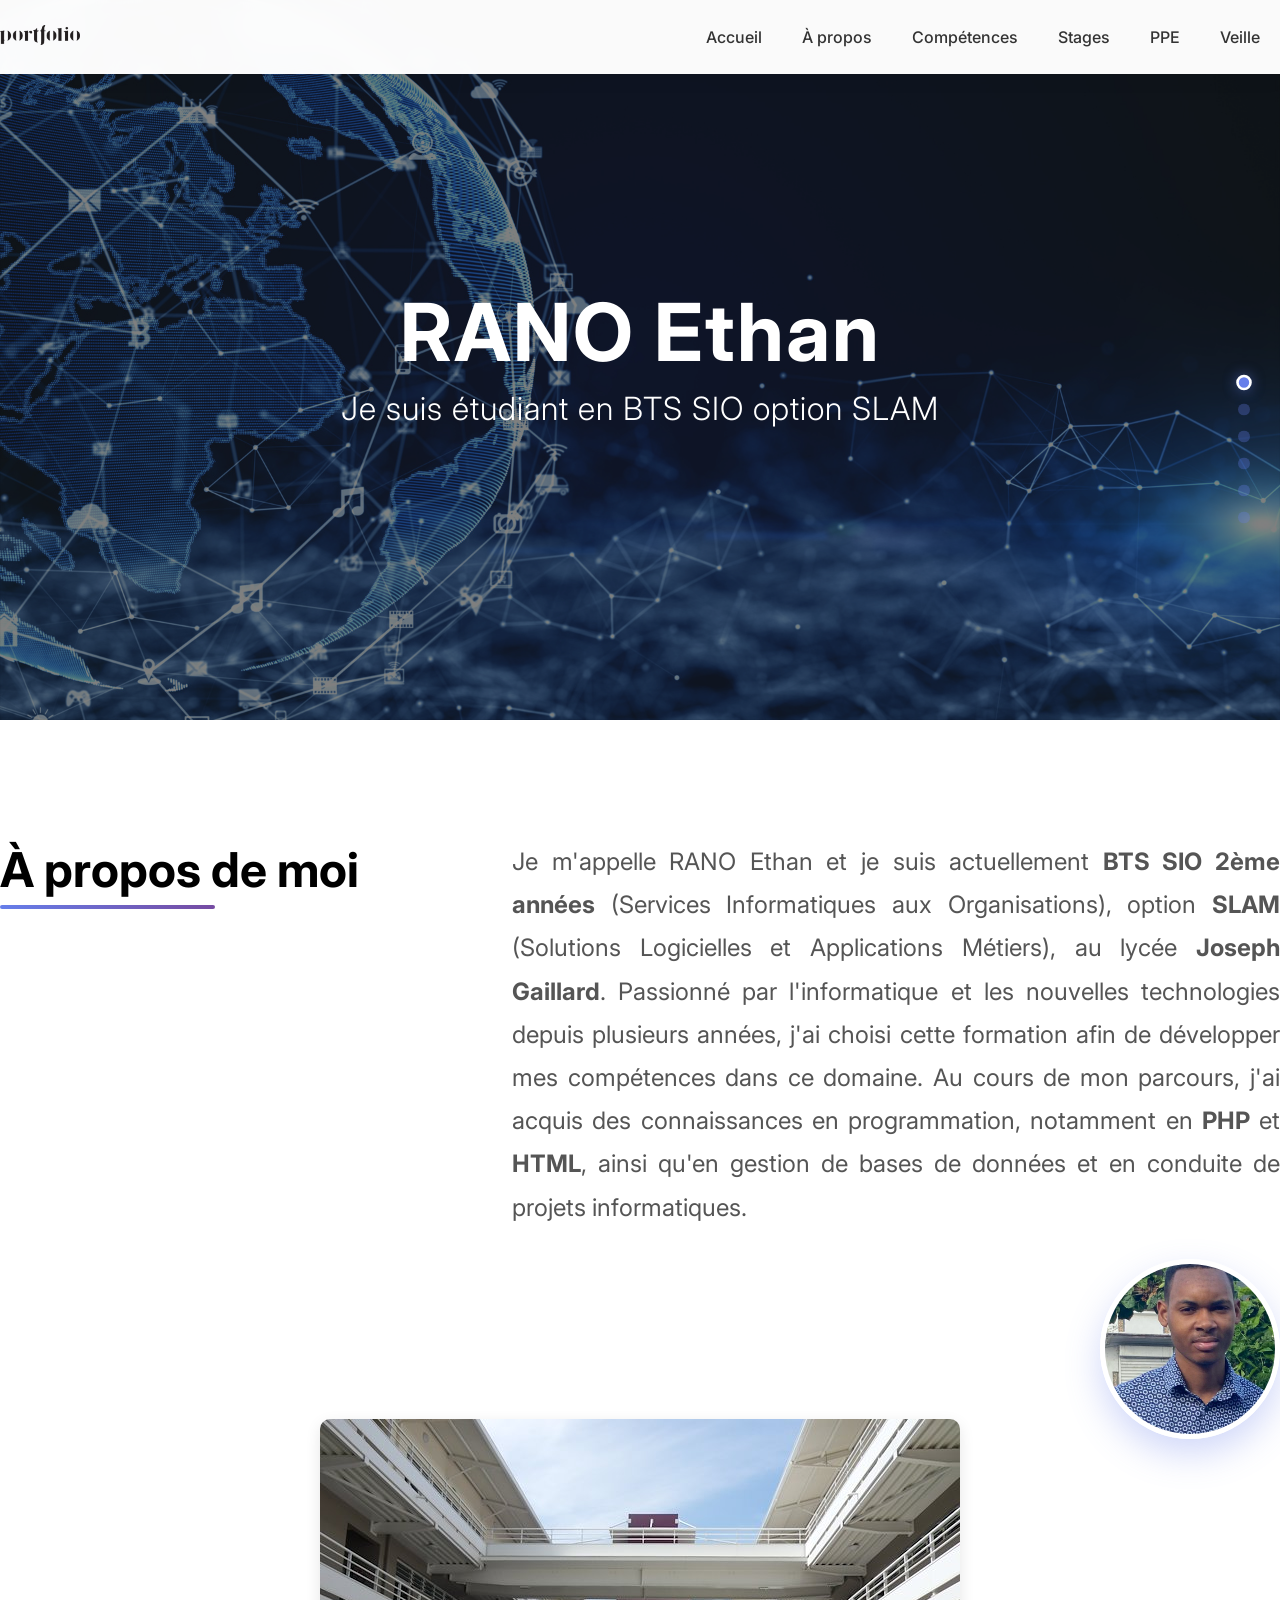
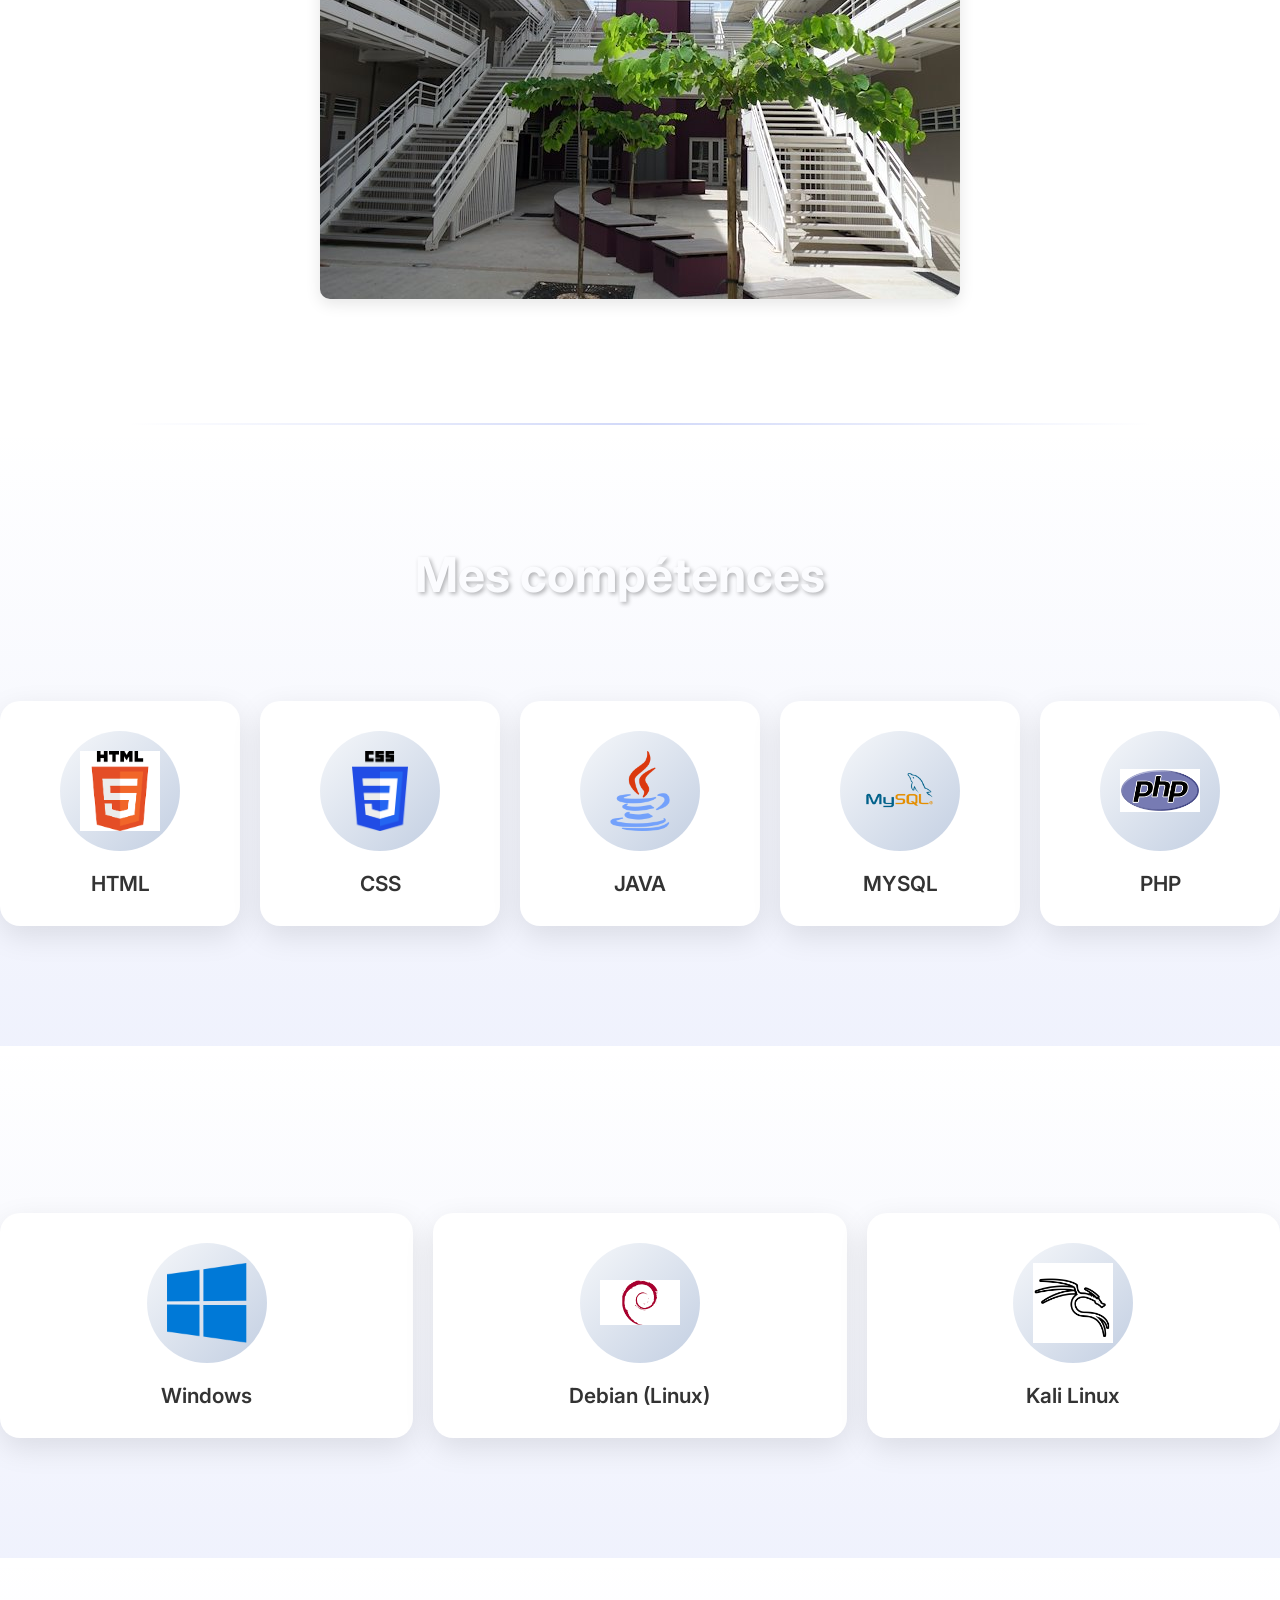
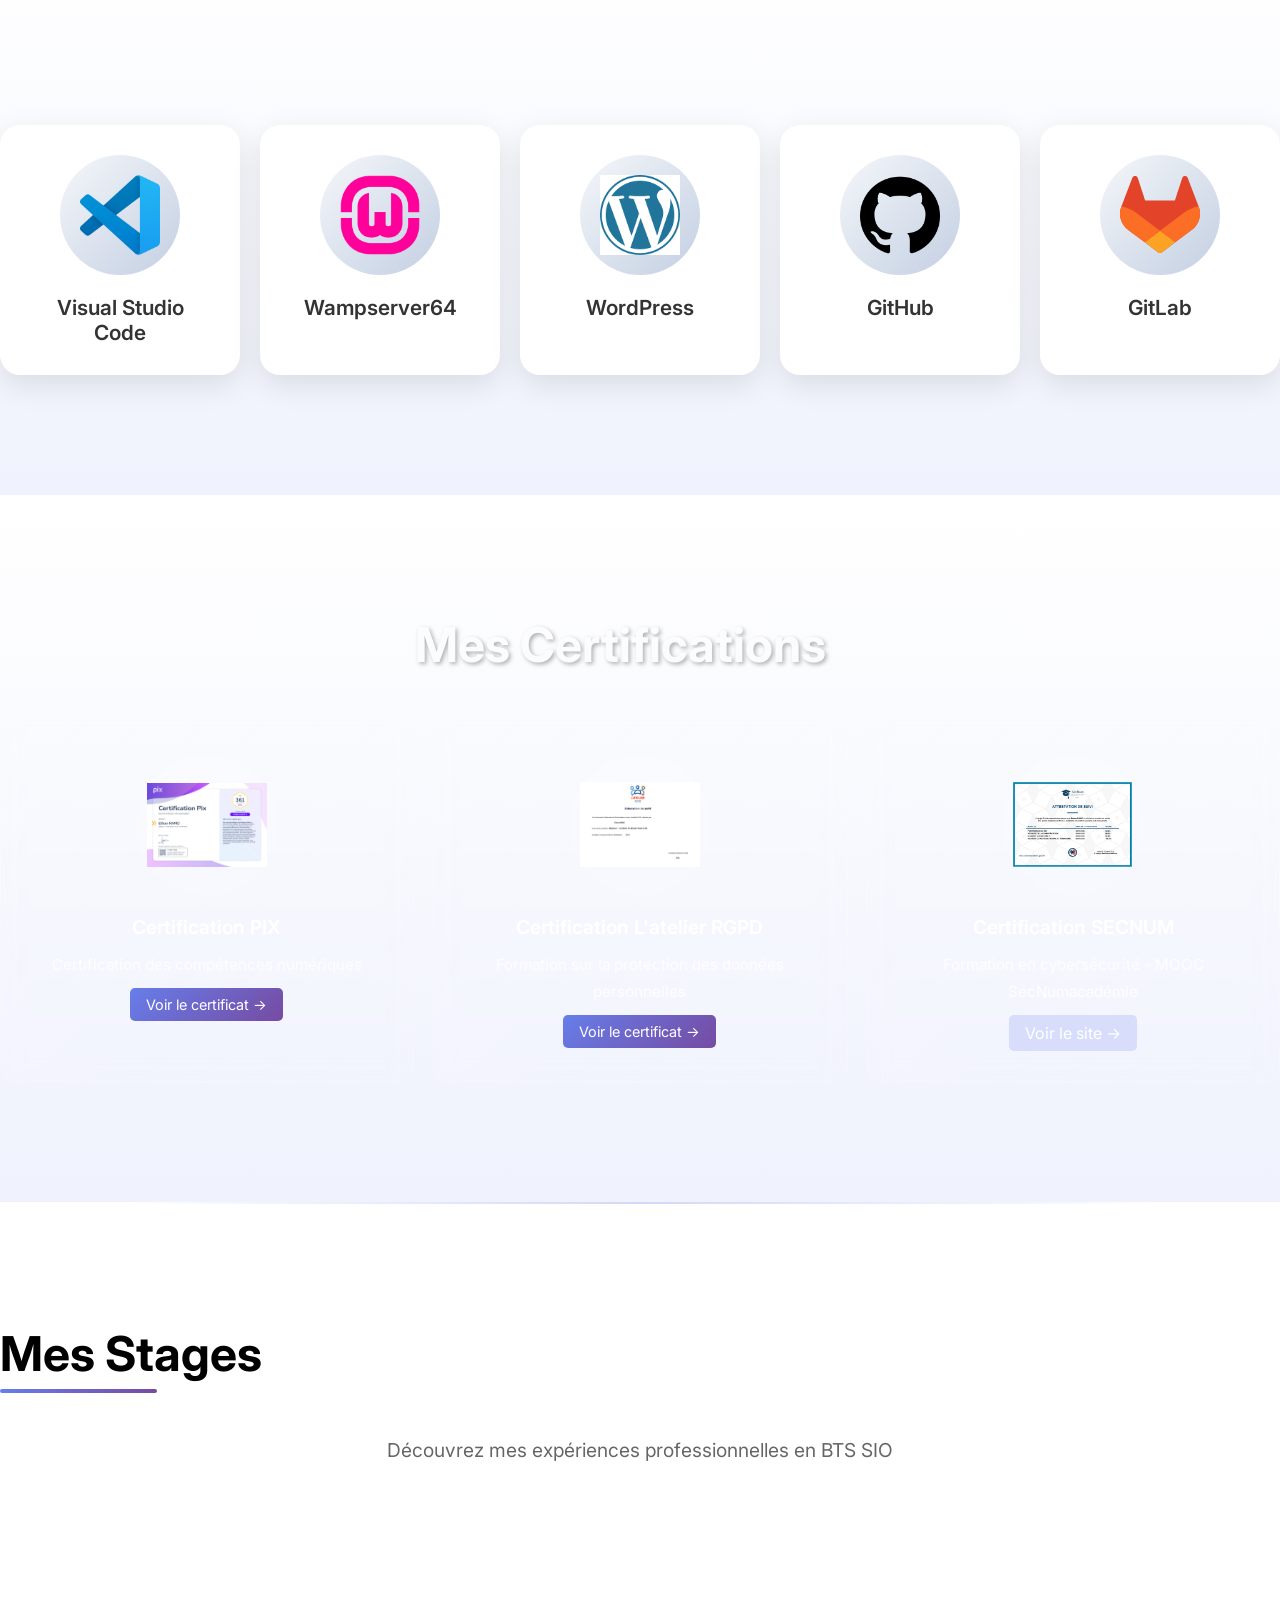
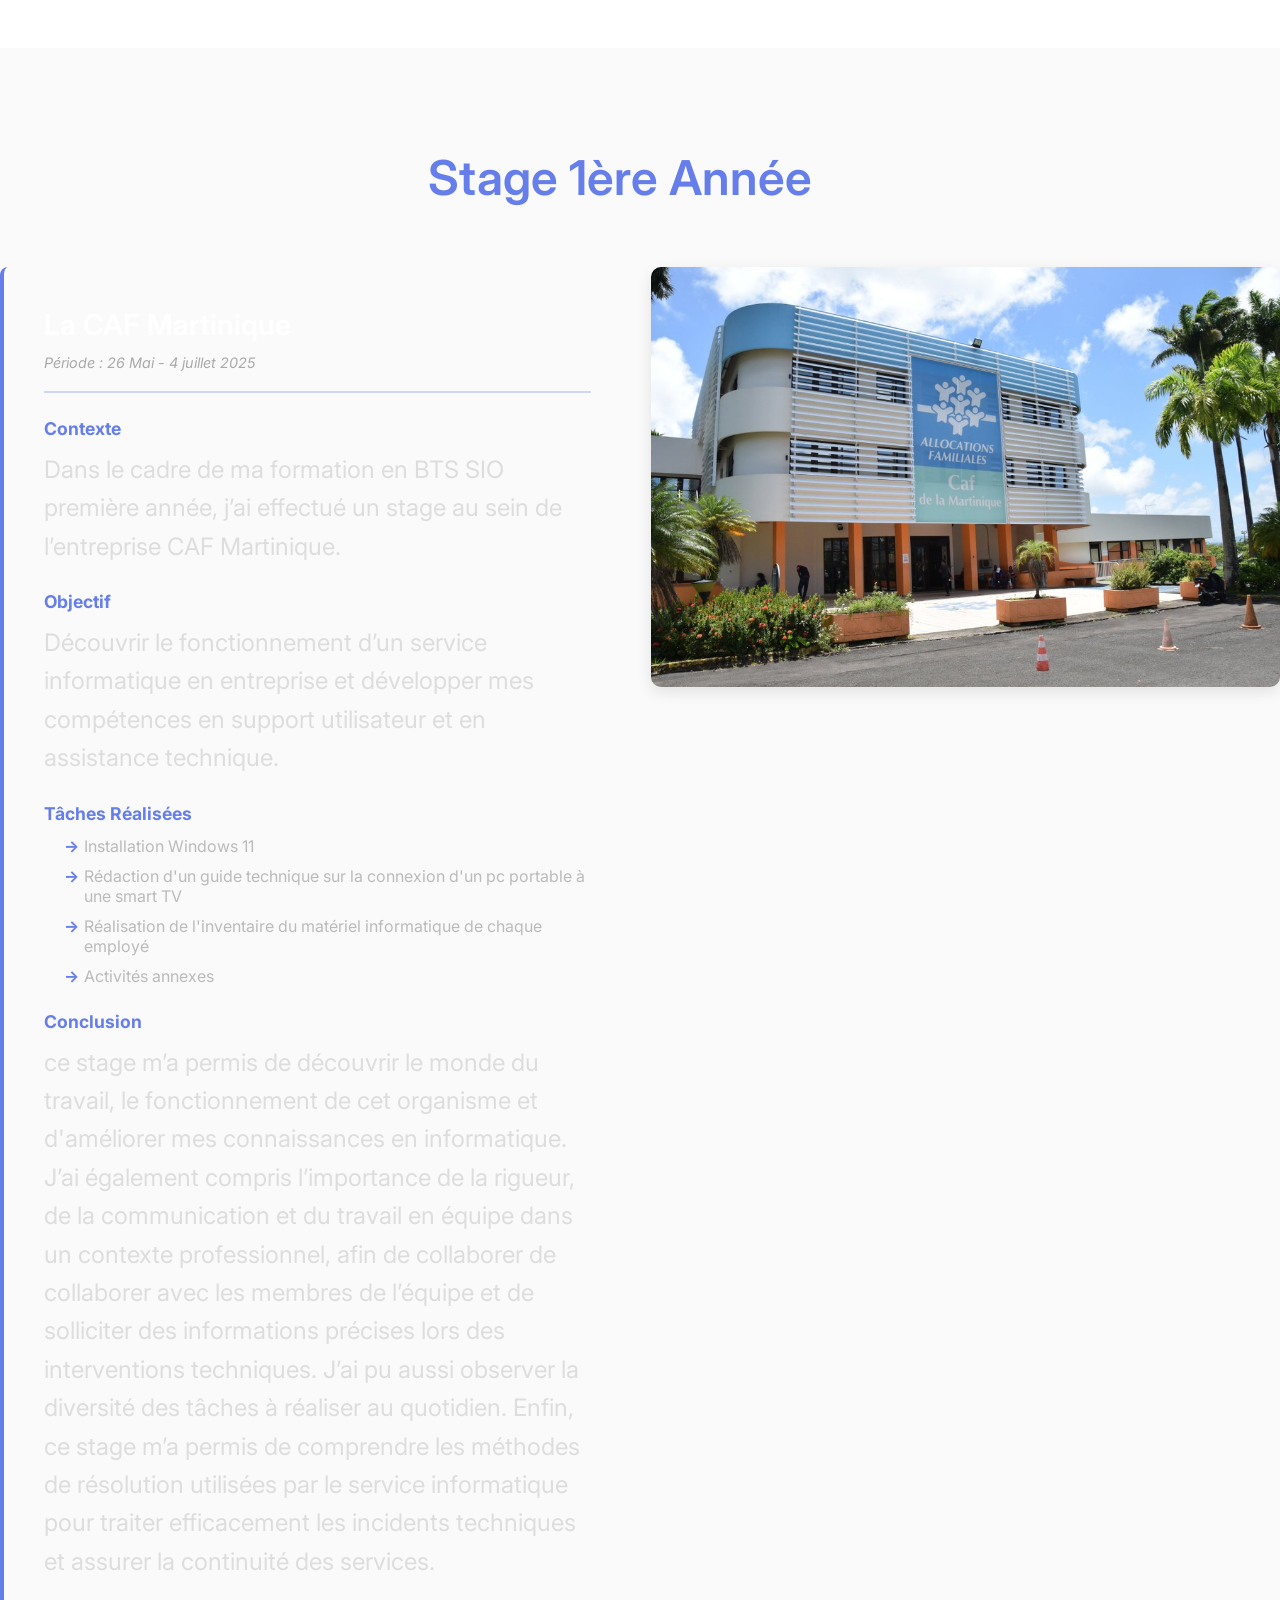
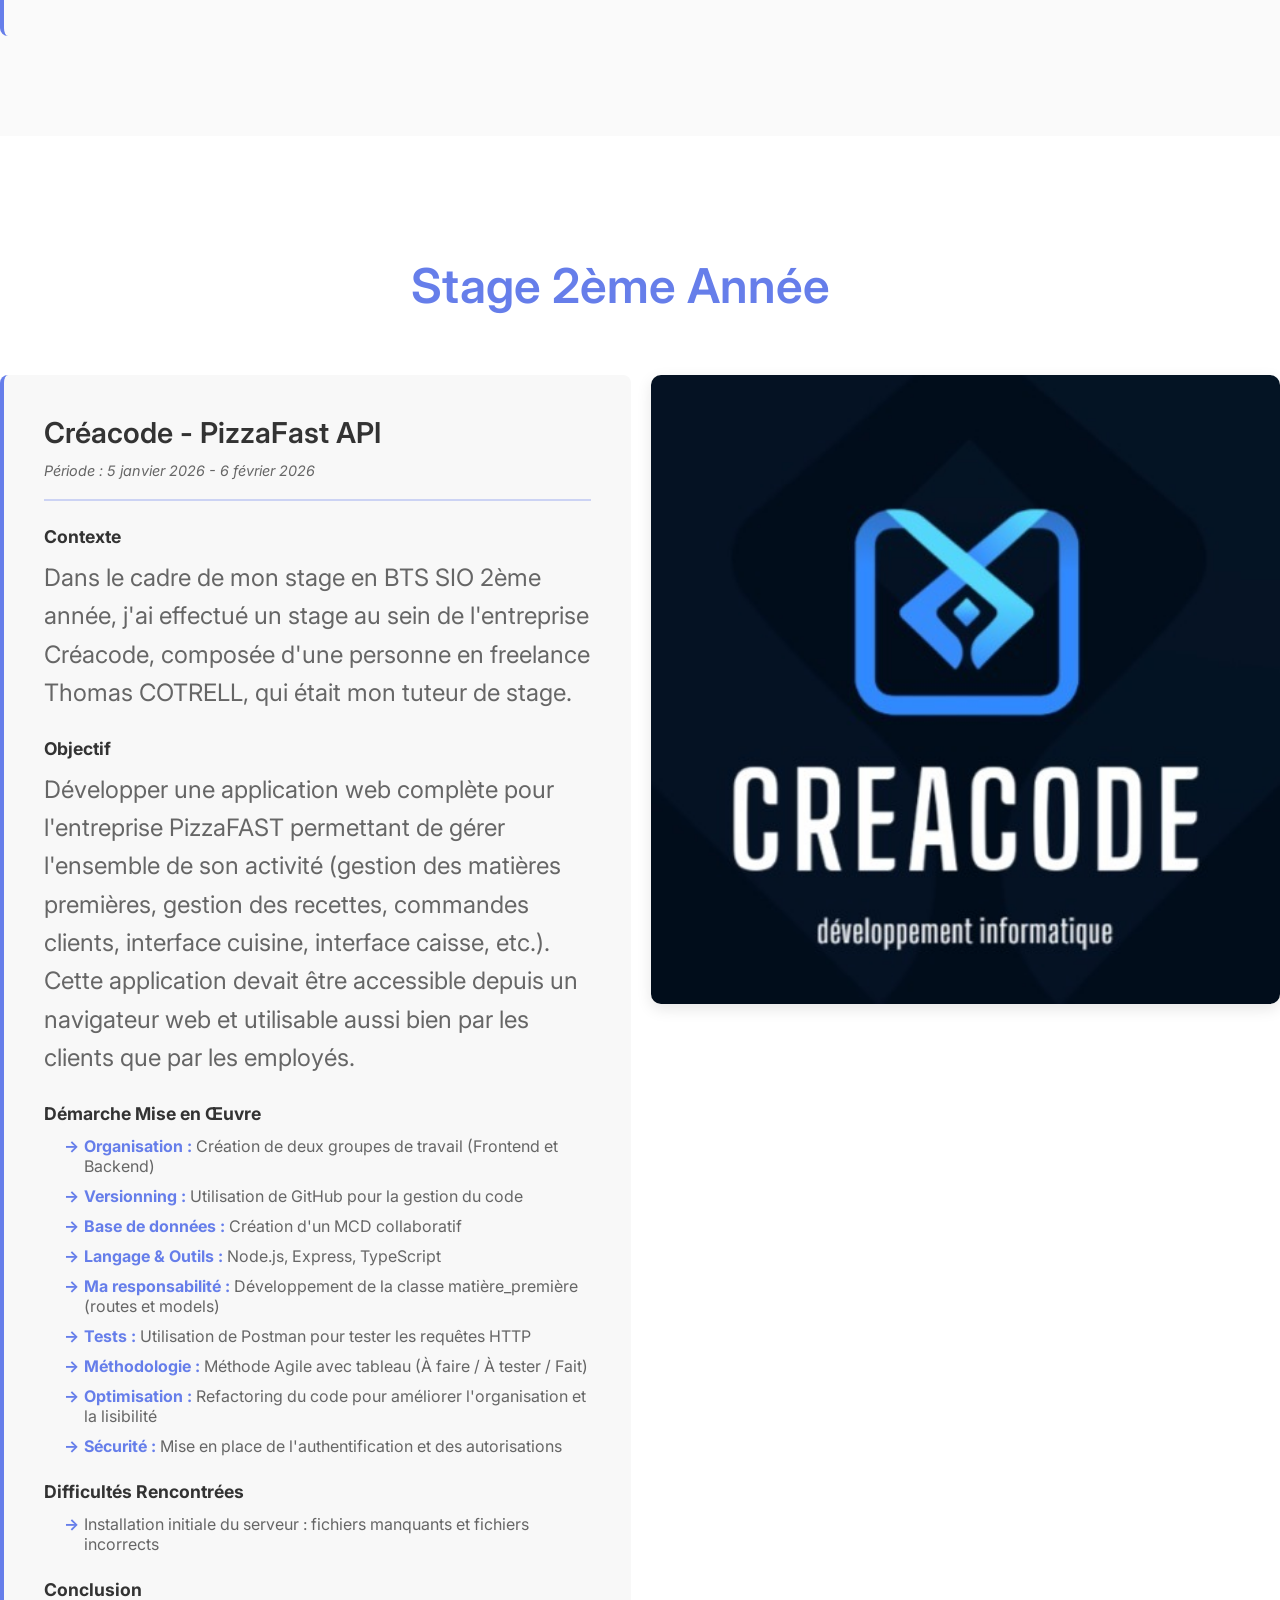
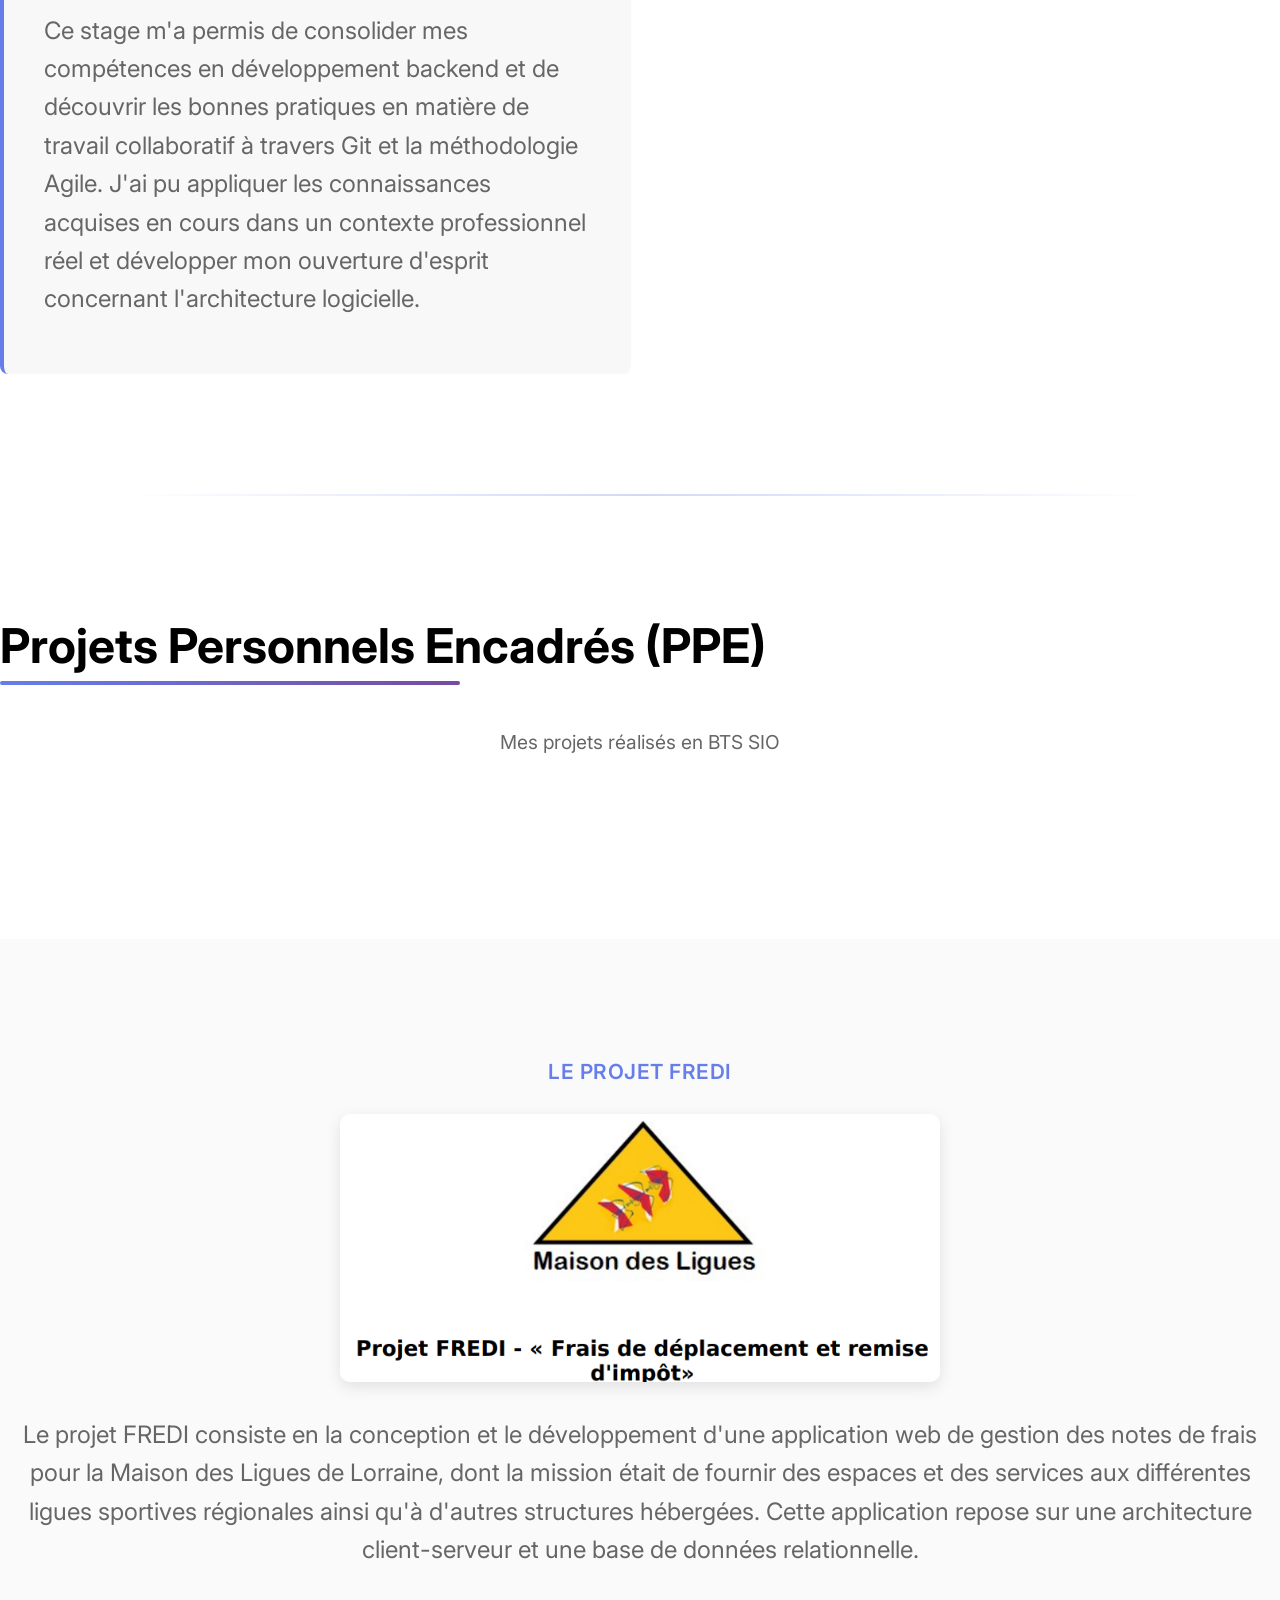
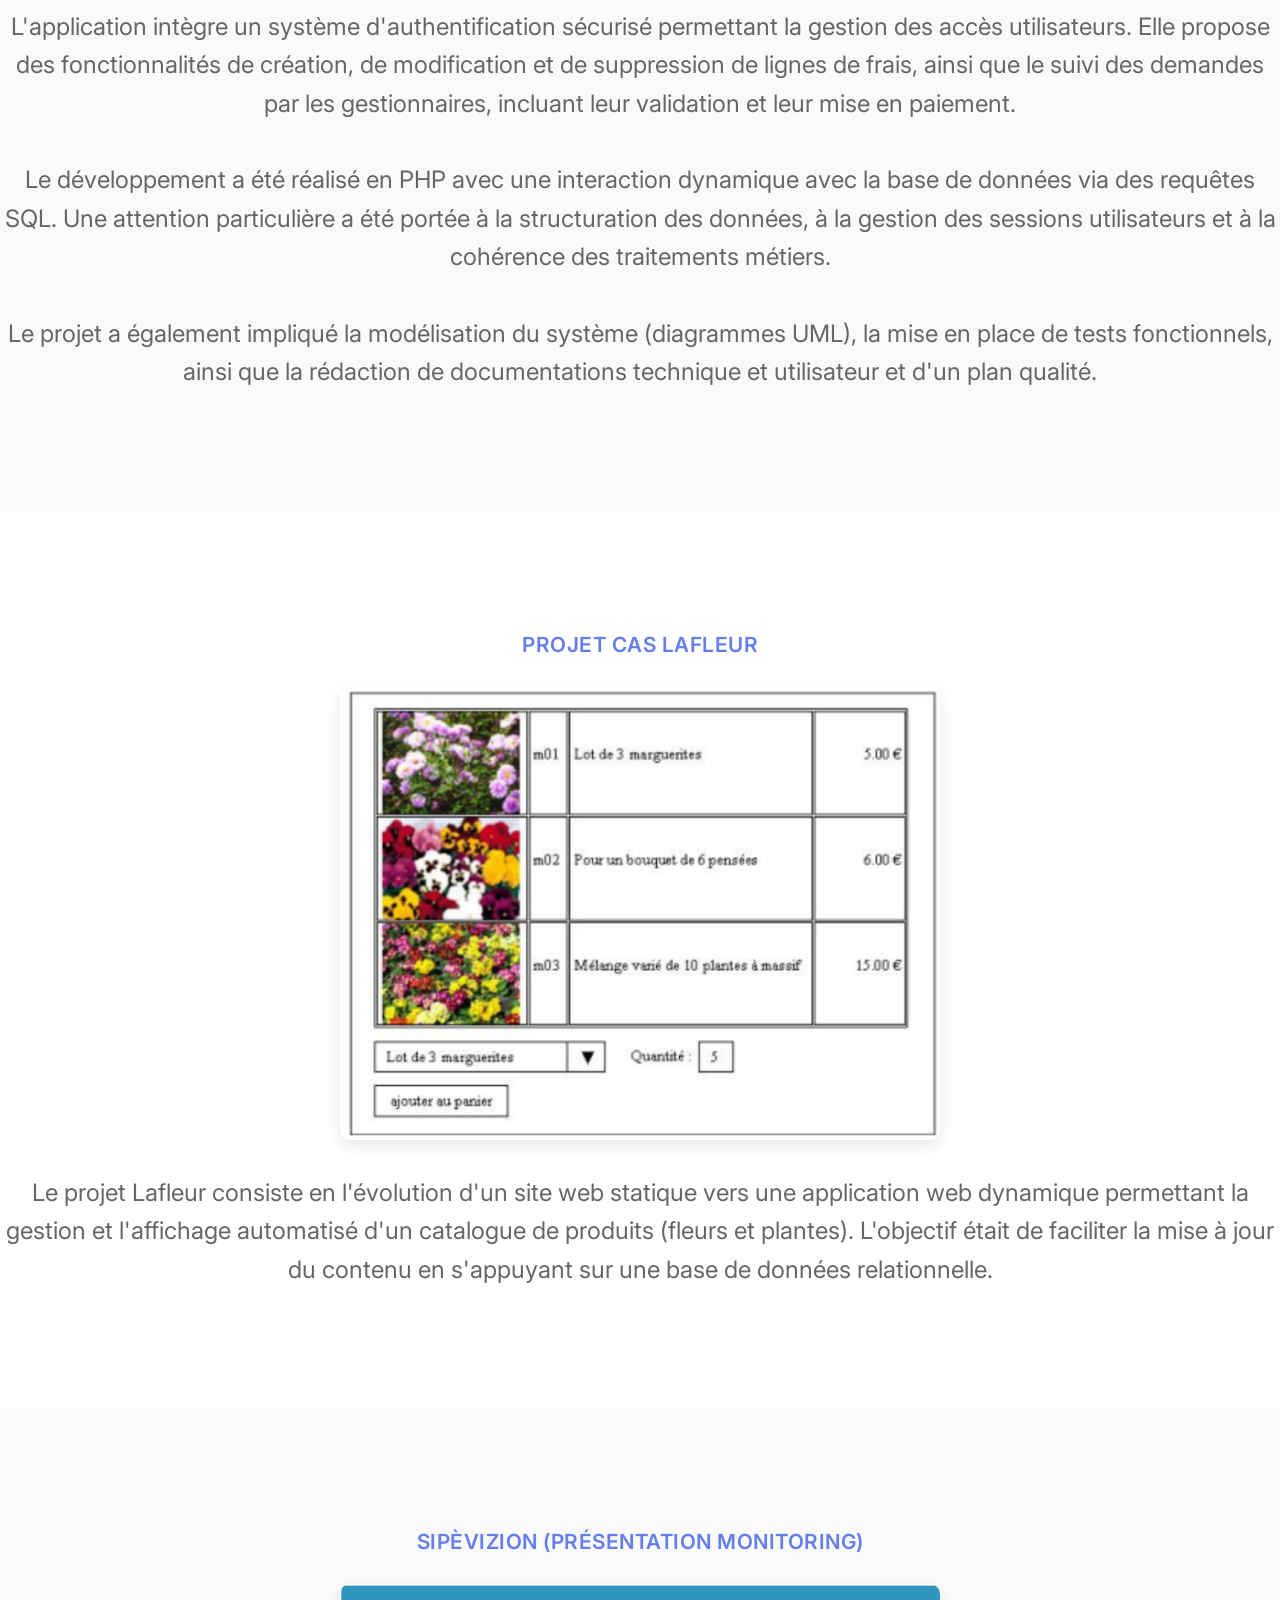
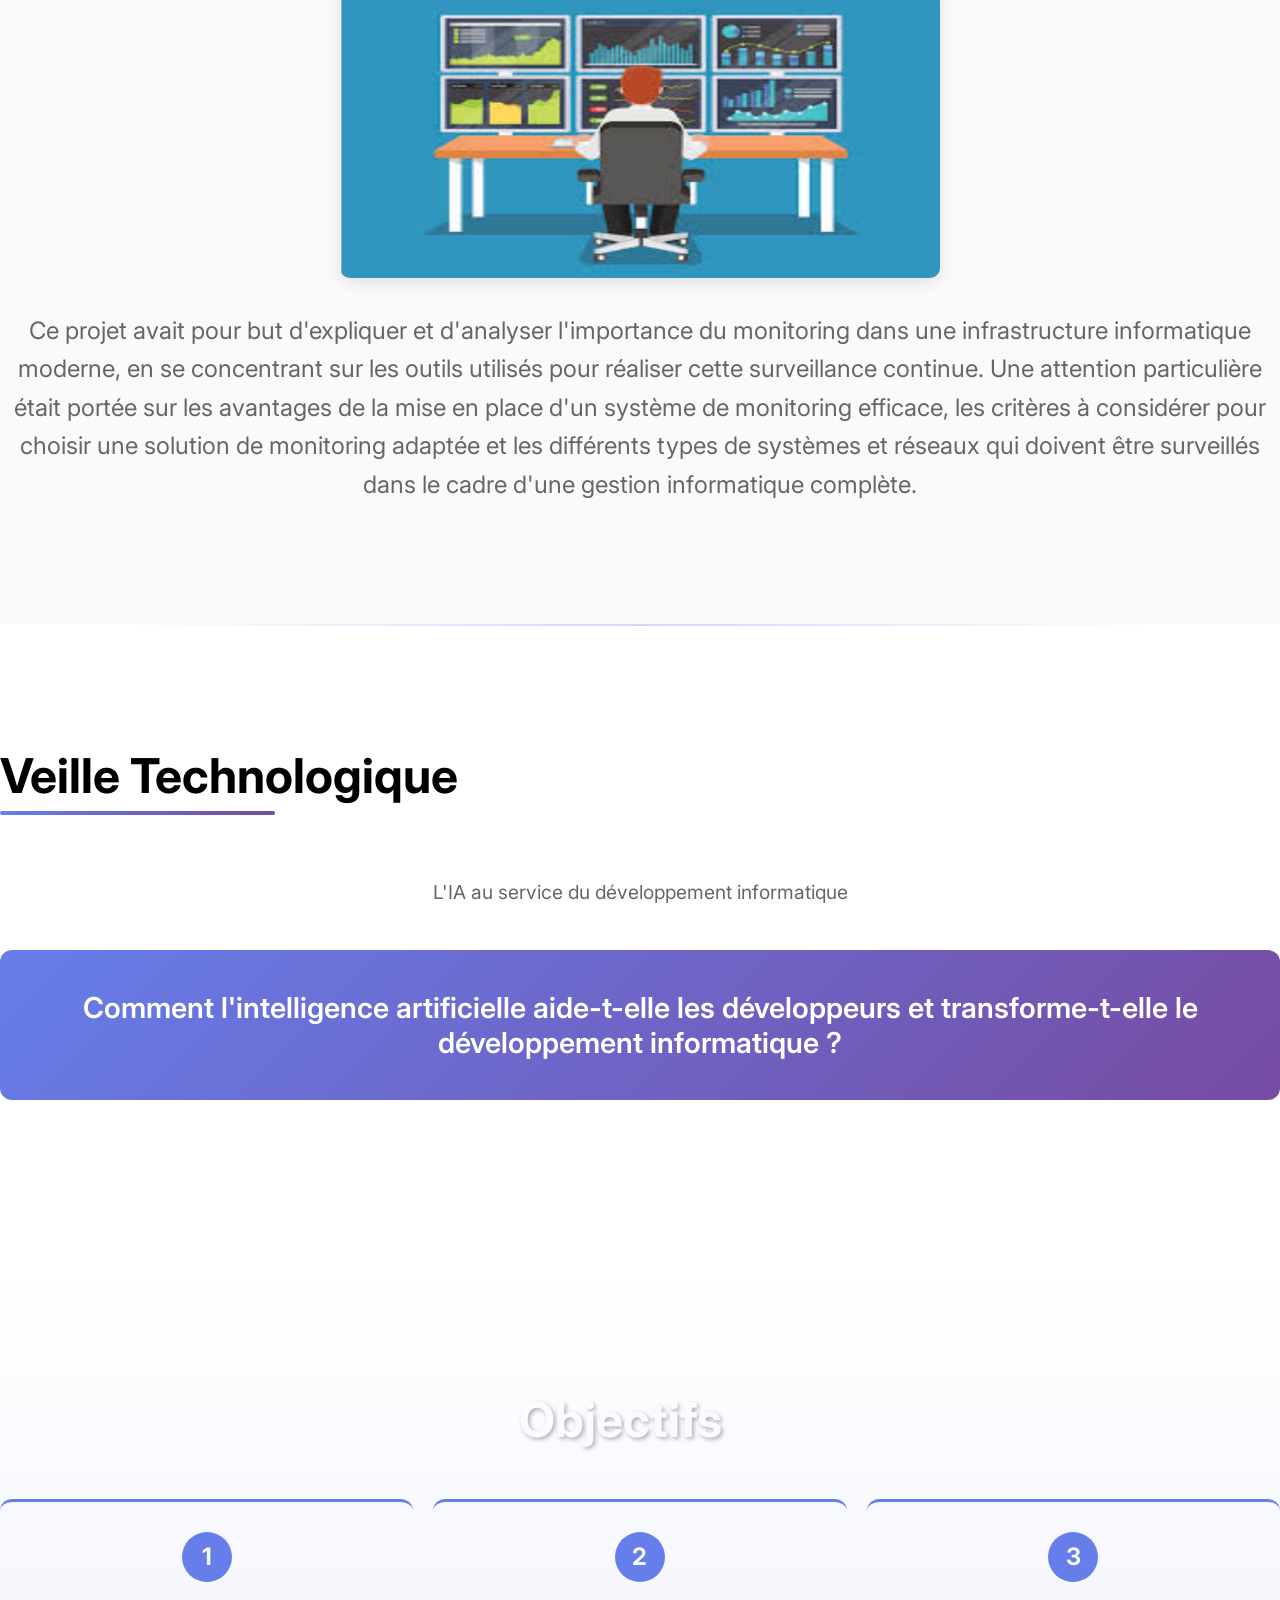
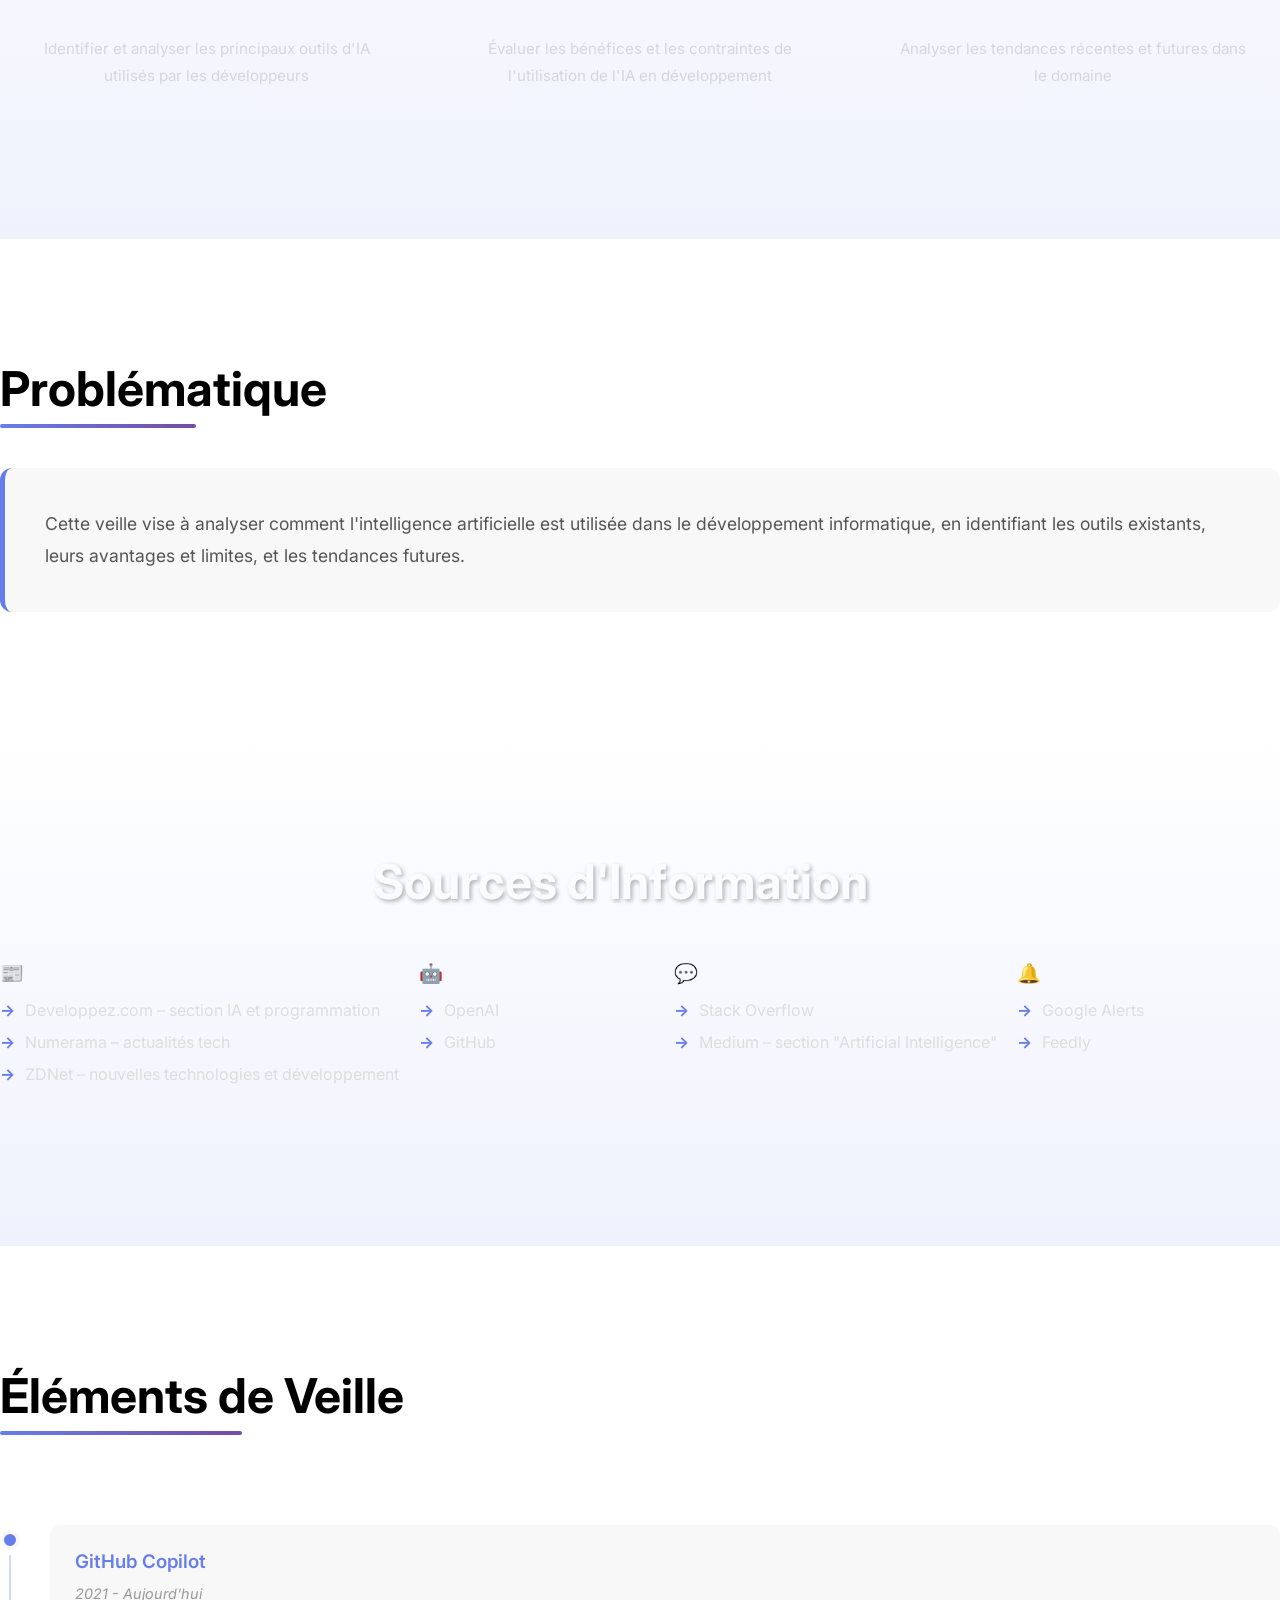
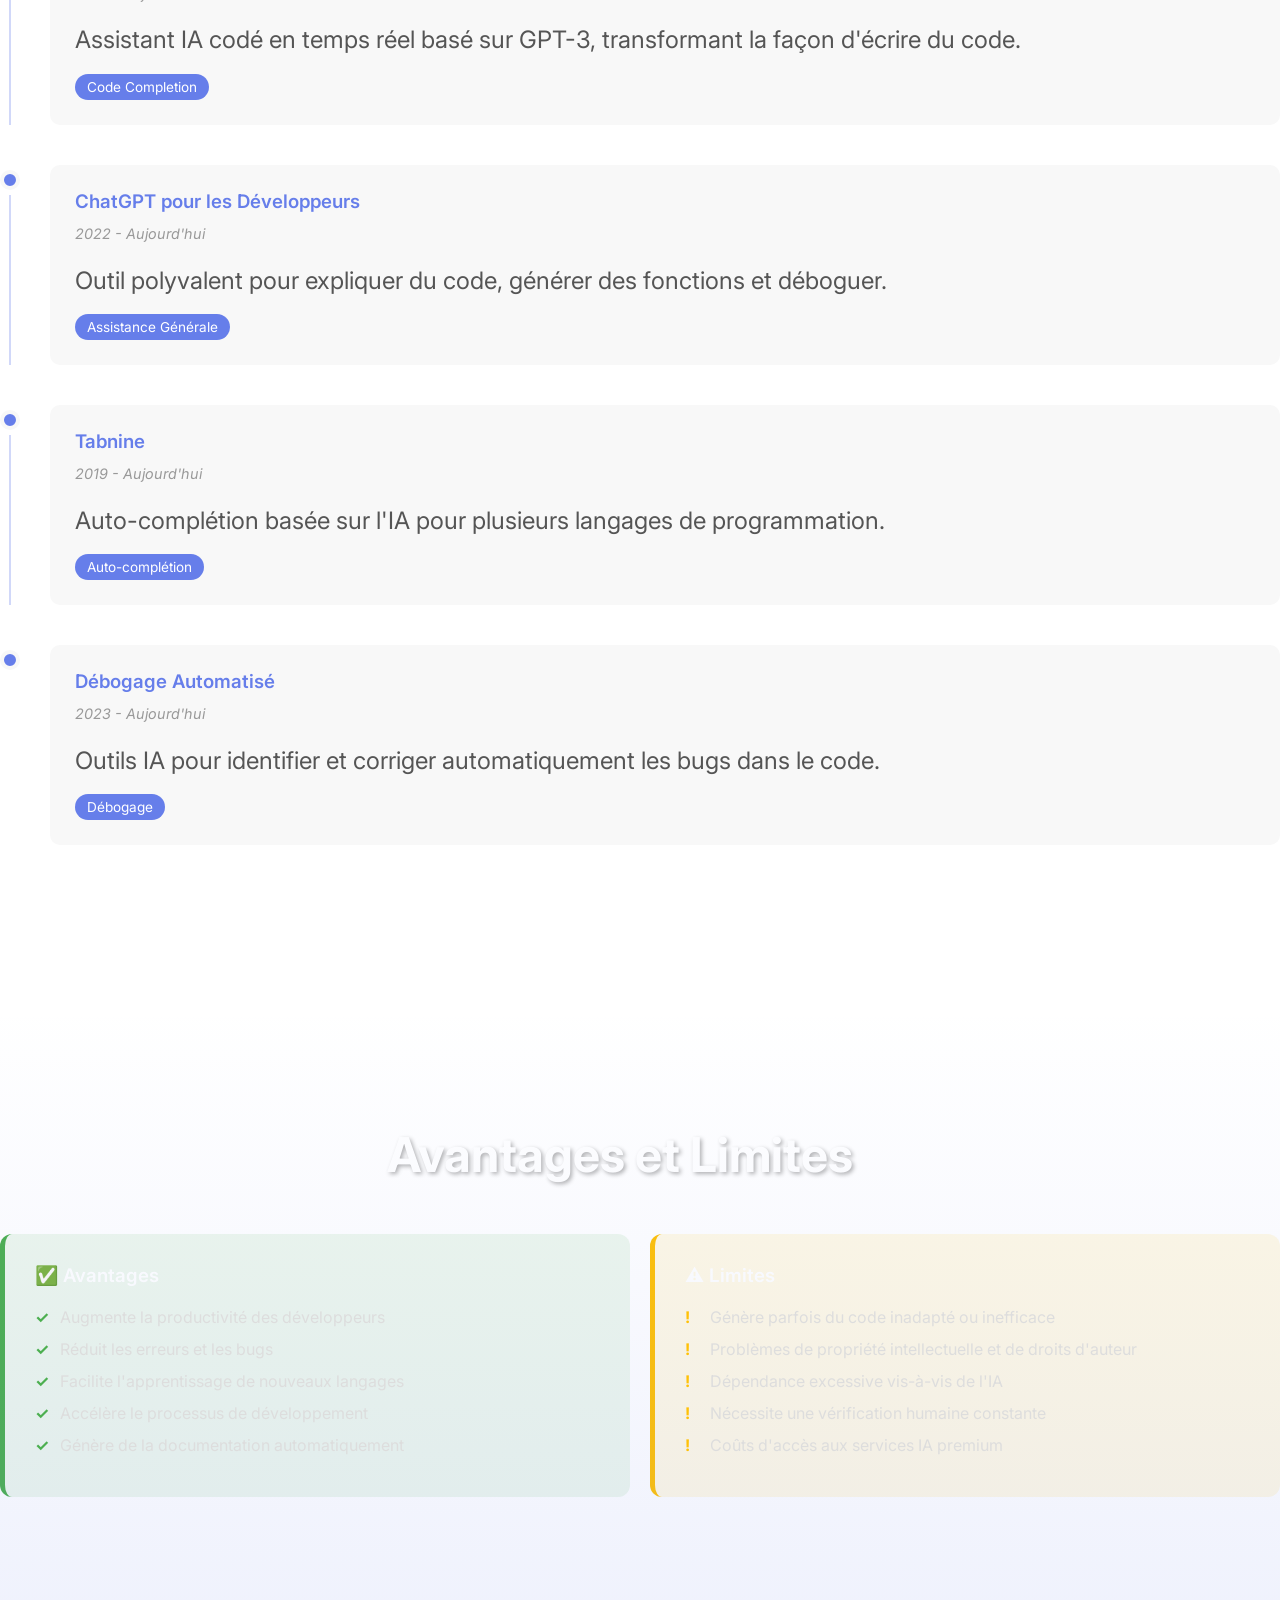
==== commit 35a09a93: "Mise à jour portfolio: ajout descriptions projets PPE, modifications stages, suppression tableau syn" ====
--- a/index.html
+++ b/index.html
@@ -498,29 +498,33 @@
                         <div class="w50 wm100 stage-card">
                             <div class="stage-header">
                                 <h3>La CAF Martinique</h3>
-                                <p class="stage-period">Période : Janvier - Février 2025</p>
+                                <p class="stage-period">Période : 26 Mai - 4 juillet 2025</p>
                             </div>
                             
                             <div class="stage-details">
                                 <h4>Contexte</h4>
-                                <p>Durant mon BTS SIO, j'ai effectué un stage au sein de l'entreprise La CAF Martinique. Ce stage m'a permis de découvrir le fonctionnement d'un service informatique et de développer mes compétences en support utilisateur.</p>
+                                <p>Dans le cadre de ma formation en BTS SIO première année, j’ai effectué un stage au sein de l’entreprise CAF Martinique.</p>
+                                
+                                <h4>Objectif</h4>
+                                <p>Découvrir le fonctionnement d’un service informatique en entreprise et développer mes compétences en support utilisateur et en assistance technique.</p>
                                 
                                 <h4>Tâches Réalisées</h4>
                                 <ul>
-                                    <li>Support utilisateur et assistance technique</li>
-                                    <li>Maintenance des postes de travail</li>
-                                    <li>Installation de logiciels</li>
-                                    <li>Documentation des incidents</li>
-                                    <li>Gestion des tickets d'incident</li>
+                                    <li>Installation Windows 11</li>
+                                    <li>Rédaction d'un guide technique sur la connexion d'un pc portable à une smart TV</li>
+                                    <li>Réalisation de l'inventaire du matériel informatique de chaque employé</li>
+                                    <li>Activités annexes </li>
                                 </ul>
                                 
-                                <h4>Compétences Développées</h4>
-                                <ul>
-                                    <li>Diagnostic de problèmes informatiques</li>
-                                    <li>Communication avec les utilisateurs</li>
-                                    <li>Rigueur et organisation</li>
-                                    <li>Travail en équipe</li>
-                                </ul>
+                                <h4>Conclusion</h4>
+                                <p>ce stage m’a permis de découvrir le monde du travail, le fonctionnement de cet organisme et d'améliorer mes connaissances en informatique. 
+
+J’ai également compris l’importance de la rigueur, de la communication et du travail en équipe dans un contexte professionnel, afin de collaborer de collaborer avec les membres de l’équipe et de solliciter des informations précises lors des interventions techniques.
+
+J’ai pu aussi observer la diversité des tâches à réaliser  au quotidien.
+
+Enfin, ce stage m’a permis de comprendre les méthodes de résolution utilisées par le service informatique pour traiter efficacement les incidents techniques et assurer la continuité des services.
+</p>
                             </div>
                         </div>
                         <div class="w50 wm100">
@@ -565,18 +569,6 @@
                                     <li>Installation initiale du serveur : fichiers manquants et fichiers incorrects</li>
                                 </ul>
                                 
-                                <h4>Compétences Développées</h4>
-                                <ul>
-                                    <li>Développement backend avec Node.js et Express</li>
-                                    <li>Programmation en TypeScript</li>
-                                    <li>Conception de base de données (MCD)</li>
-                                    <li>Travail en équipe et collaboration Git</li>
-                                    <li>Méthodologie Agile</li>
-                                    <li>Tests d'API avec Postman</li>
-                                    <li>Sécurisation d'une application web</li>
-                                    <li>Refactoring et optimisation de code</li>
-                                </ul>
-                                
                                 <h4>Conclusion</h4>
                                 <p>Ce stage m'a permis de consolider mes compétences en développement backend et de découvrir les bonnes pratiques en matière de travail collaboratif à travers Git et la méthodologie Agile. J'ai pu appliquer les connaissances acquises en cours dans un contexte professionnel réel et développer mon ouverture d'esprit concernant l'architecture logicielle.</p>
                             </div>
@@ -596,23 +588,34 @@
             <div class="section">
                 <div class="boxed">
                     <h2 class="text-center section-title">Projets Personnels Encadrés (PPE)</h2>
-                    <p class="text-center" style="margin-top: 20px; font-size: 1.1em; color: #666;">Section en cours de développement - Mes projets seront bientôt disponibles ici</p>
-                </div>
-            </div>
-
-            <div class="section">
-                <div class="boxed">
-                    <h2 class="text-center section-title">Tableau de Synthèse</h2>
-                    <div class="synthesis-container">
-                        <a href="a copier BTS SIO 2026 - Tableau de synthèse - Epreuve E4.xlsx" target="_blank" class="excel-preview">
-                            <div class="excel-icon">
-                                <span class="material-icons">description</span>
-                            </div>
-                            <h3>Tableau de Synthèse</h3>
-                            <p>Cliquez pour télécharger mon tableau de synthèse</p>
-                        </a>
-                    </div>
-                </div>
+                    <p class="text-center" style="margin-bottom: 60px; font-size: 1.2em; color: #666;">Mes projets réalisés en BTS SIO</p>
+                </div>
+            </div>
+
+            <!-- Projet FREDI -->
+            <div class="section">
+                <div class="boxed">
+                    <h3 style="text-align: center; color: #667eea; font-size: 1.3em; margin-bottom: 30px; text-transform: uppercase; letter-spacing: 0.5px;">Le Projet FREDI</h3>
+                    <div style="text-align: center; margin-top: 30px;">
+                        <img src="img/Capture d’écran 2026-04-20 084500.png" alt="Projet FREDI" style="width: 100%; max-width: 600px; border-radius: 10px; box-shadow: 0 5px 15px rgba(0, 0, 0, 0.1);">
+                    </div>                    <p style="margin-top: 30px; text-align: center; color: #666; line-height: 1.6;">Le projet FREDI consiste en la conception et le développement d'une application web de gestion des notes de frais pour la Maison des Ligues de Lorraine, dont la mission était de fournir des espaces et des services aux différentes ligues sportives régionales ainsi qu'à d'autres structures hébergées. Cette application repose sur une architecture client-serveur et une base de données relationnelle.<br><br>L'application intègre un système d'authentification sécurisé permettant la gestion des accès utilisateurs. Elle propose des fonctionnalités de création, de modification et de suppression de lignes de frais, ainsi que le suivi des demandes par les gestionnaires, incluant leur validation et leur mise en paiement.<br><br>Le développement a été réalisé en PHP avec une interaction dynamique avec la base de données via des requêtes SQL. Une attention particulière a été portée à la structuration des données, à la gestion des sessions utilisateurs et à la cohérence des traitements métiers.<br><br>Le projet a également impliqué la modélisation du système (diagrammes UML), la mise en place de tests fonctionnels, ainsi que la rédaction de documentations technique et utilisateur et d'un plan qualité.</p>                </div>
+            </div>
+
+            <!-- Projet Cas LAFLEUR -->
+            <div class="section">
+                <div class="boxed">
+                    <h3 style="text-align: center; color: #667eea; font-size: 1.3em; margin-bottom: 30px; text-transform: uppercase; letter-spacing: 0.5px;">Projet Cas LAFLEUR</h3>
+                    <div style="text-align: center; margin-top: 30px;">
+                        <img src="img/Capture d’écran 2026-04-20 084834.png" alt="Projet Cas LAFLEUR" style="width: 100%; max-width: 600px; border-radius: 10px; box-shadow: 0 5px 15px rgba(0, 0, 0, 0.1);">
+                    </div>                    <p style="margin-top: 30px; text-align: center; color: #666; line-height: 1.6;">Le projet Lafleur consiste en l'évolution d'un site web statique vers une application web dynamique permettant la gestion et l'affichage automatisé d'un catalogue de produits (fleurs et plantes). L'objectif était de faciliter la mise à jour du contenu en s'appuyant sur une base de données relationnelle.</p>                </div>
+            </div>
+            <!-- Projet Sipèvizion -->
+            <div class="section">
+                <div class="boxed">
+                    <h3 style="text-align: center; color: #667eea; font-size: 1.3em; margin-bottom: 30px; text-transform: uppercase; letter-spacing: 0.5px;">Sipèvizion (Présentation Monitoring)</h3>
+                    <div style="text-align: center; margin-top: 30px;">
+                        <img src="img/Capture d’écran 2026-04-20 090013.png" alt="Sipèvizion Monitoring" style="width: 100%; max-width: 600px; border-radius: 10px; box-shadow: 0 5px 15px rgba(0, 0, 0, 0.1);">
+                    </div>                    <p style="margin-top: 30px; text-align: center; color: #666; line-height: 1.6;">Ce projet avait pour but d'expliquer et d'analyser l'importance du monitoring dans une infrastructure informatique moderne, en se concentrant sur les outils utilisés pour réaliser cette surveillance continue. Une attention particulière était portée sur les avantages de la mise en place d'un système de monitoring efficace, les critères à considérer pour choisir une solution de monitoring adaptée et les différents types de systèmes et réseaux qui doivent être surveillés dans le cadre d'une gestion informatique complète.</p>                </div>
             </div>
         </section>
 
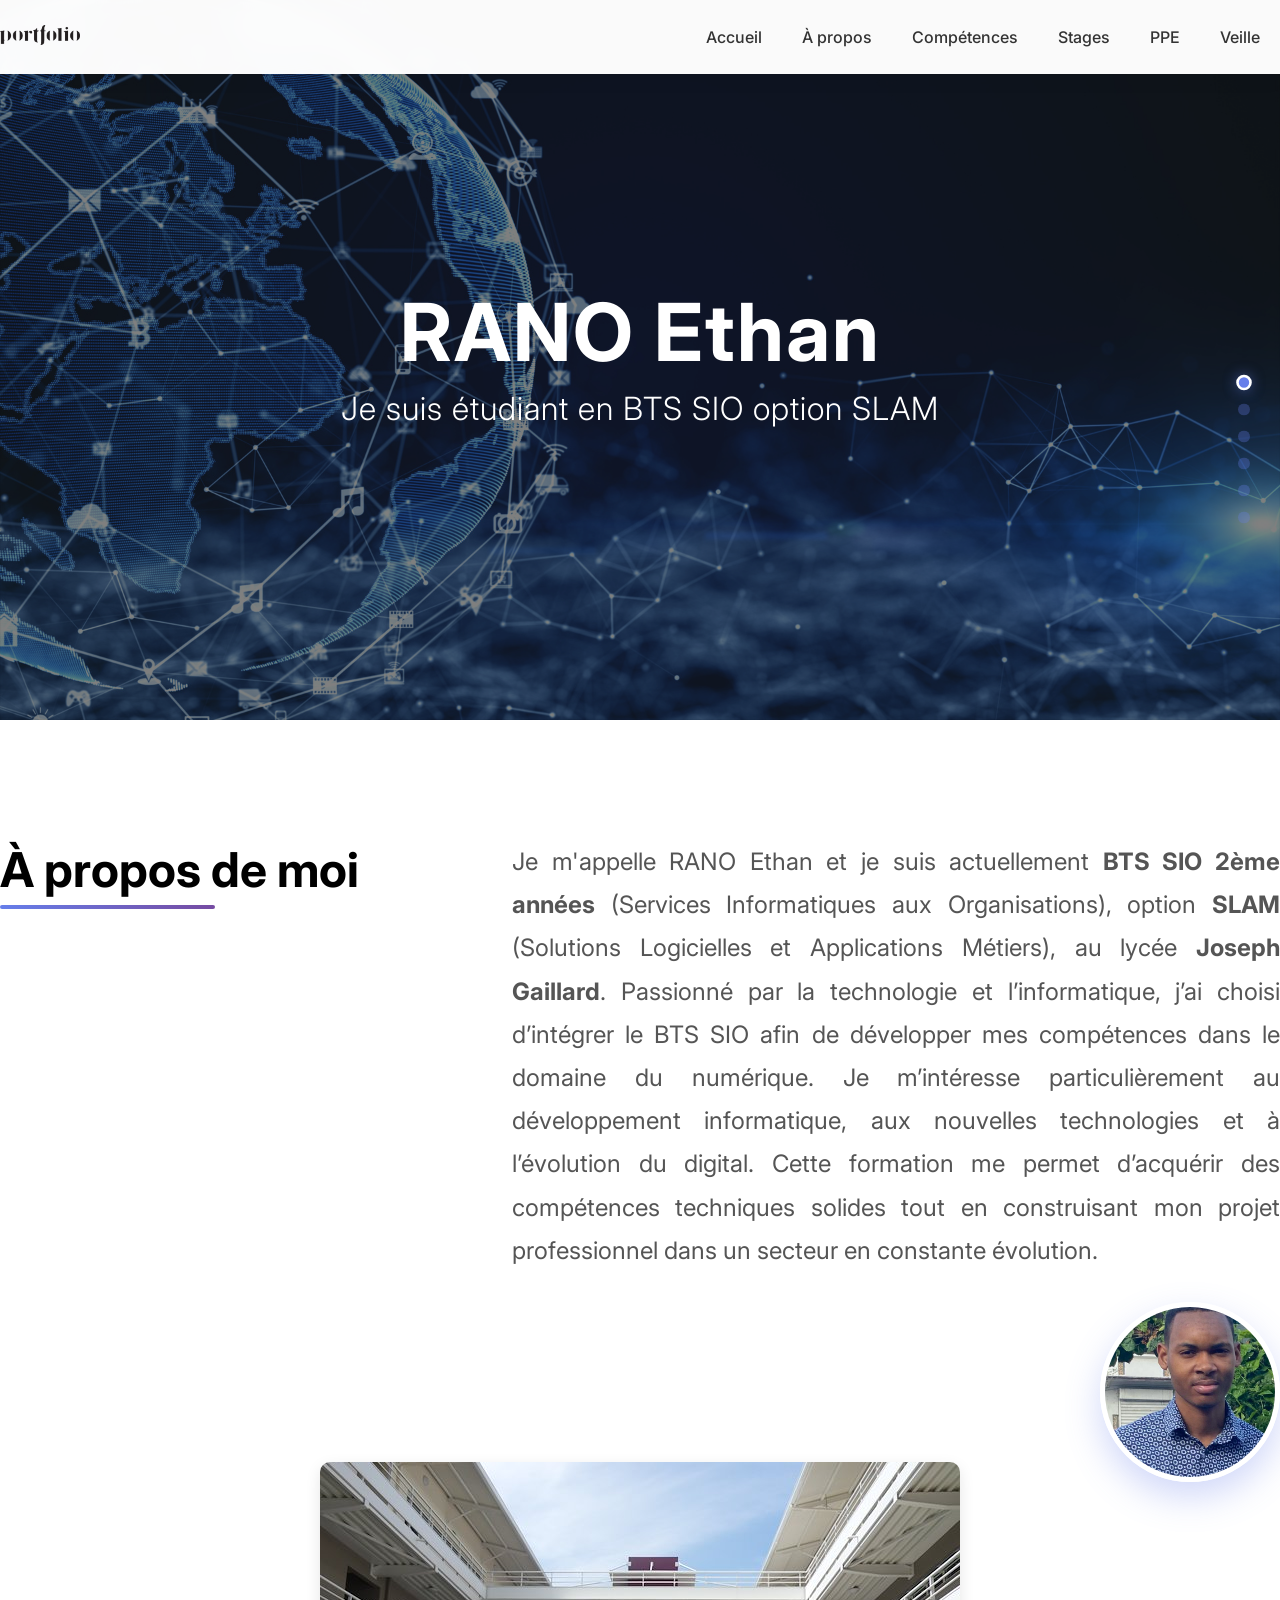
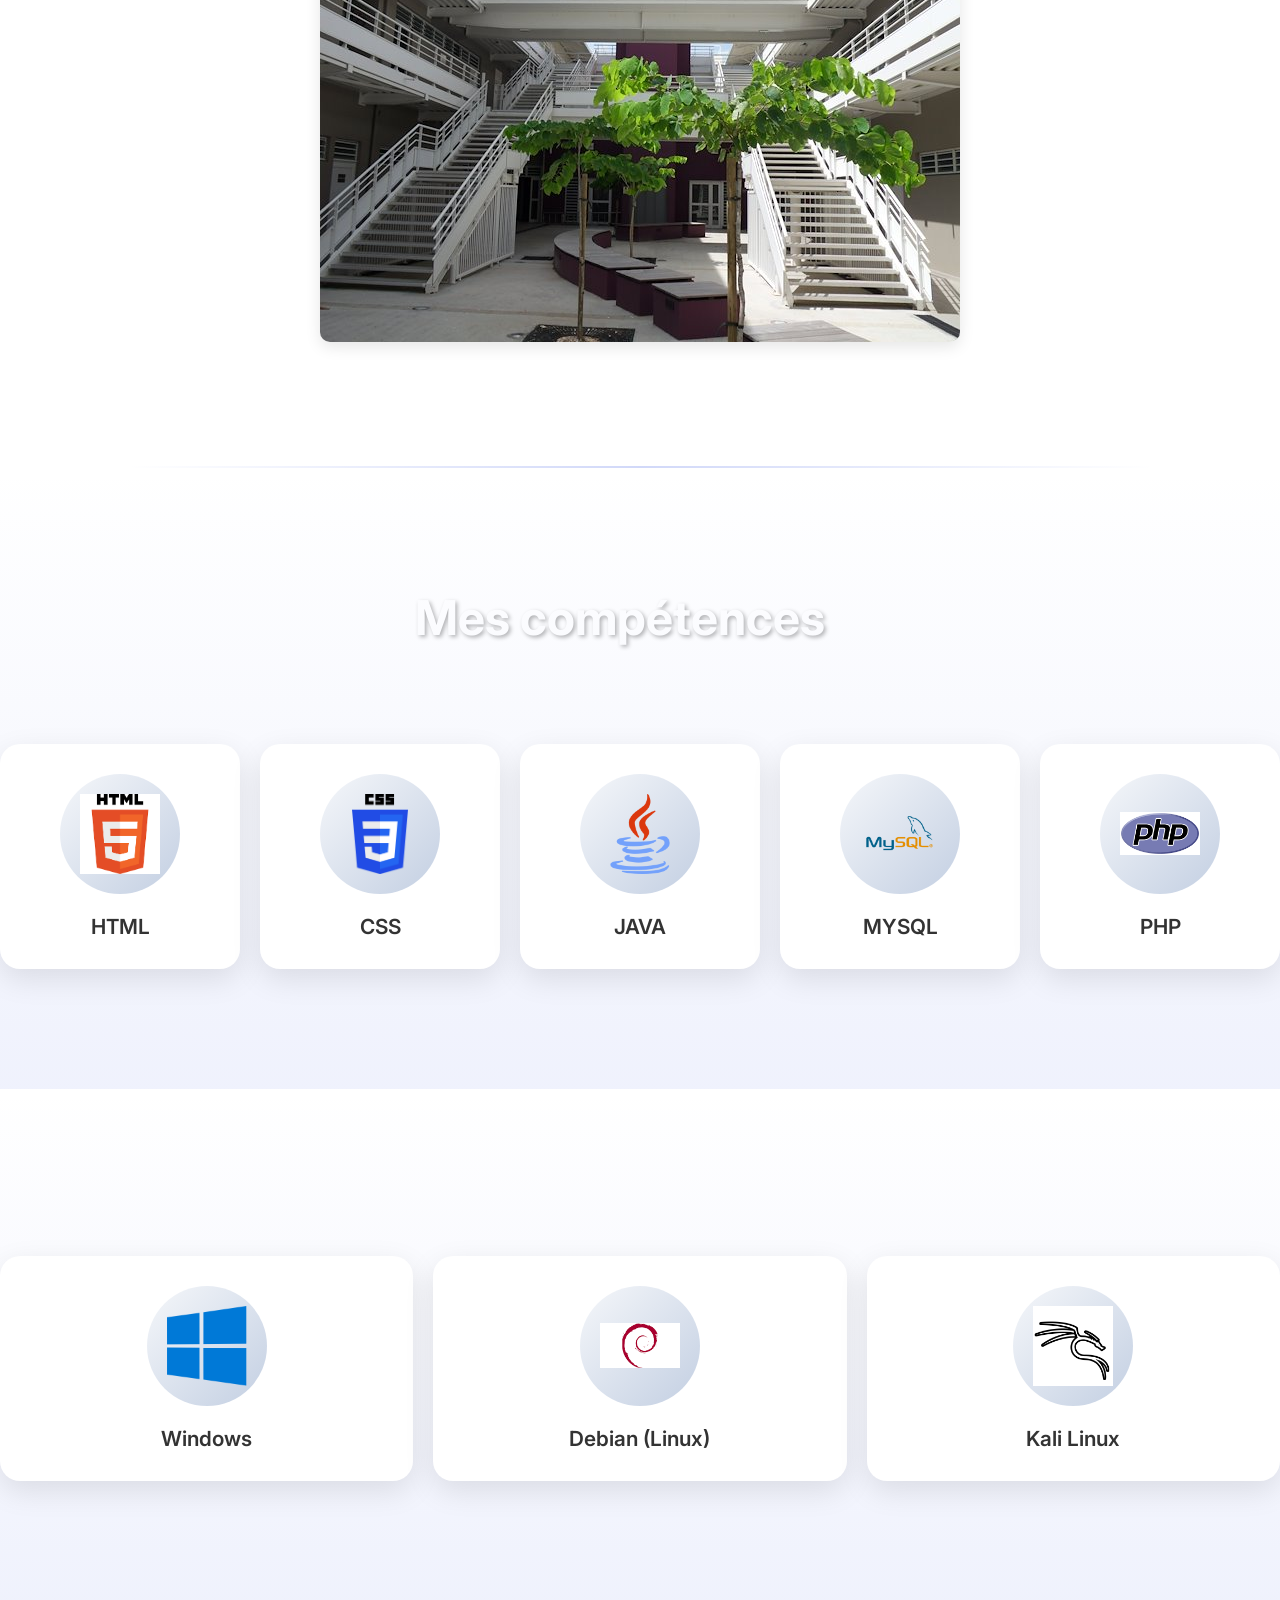
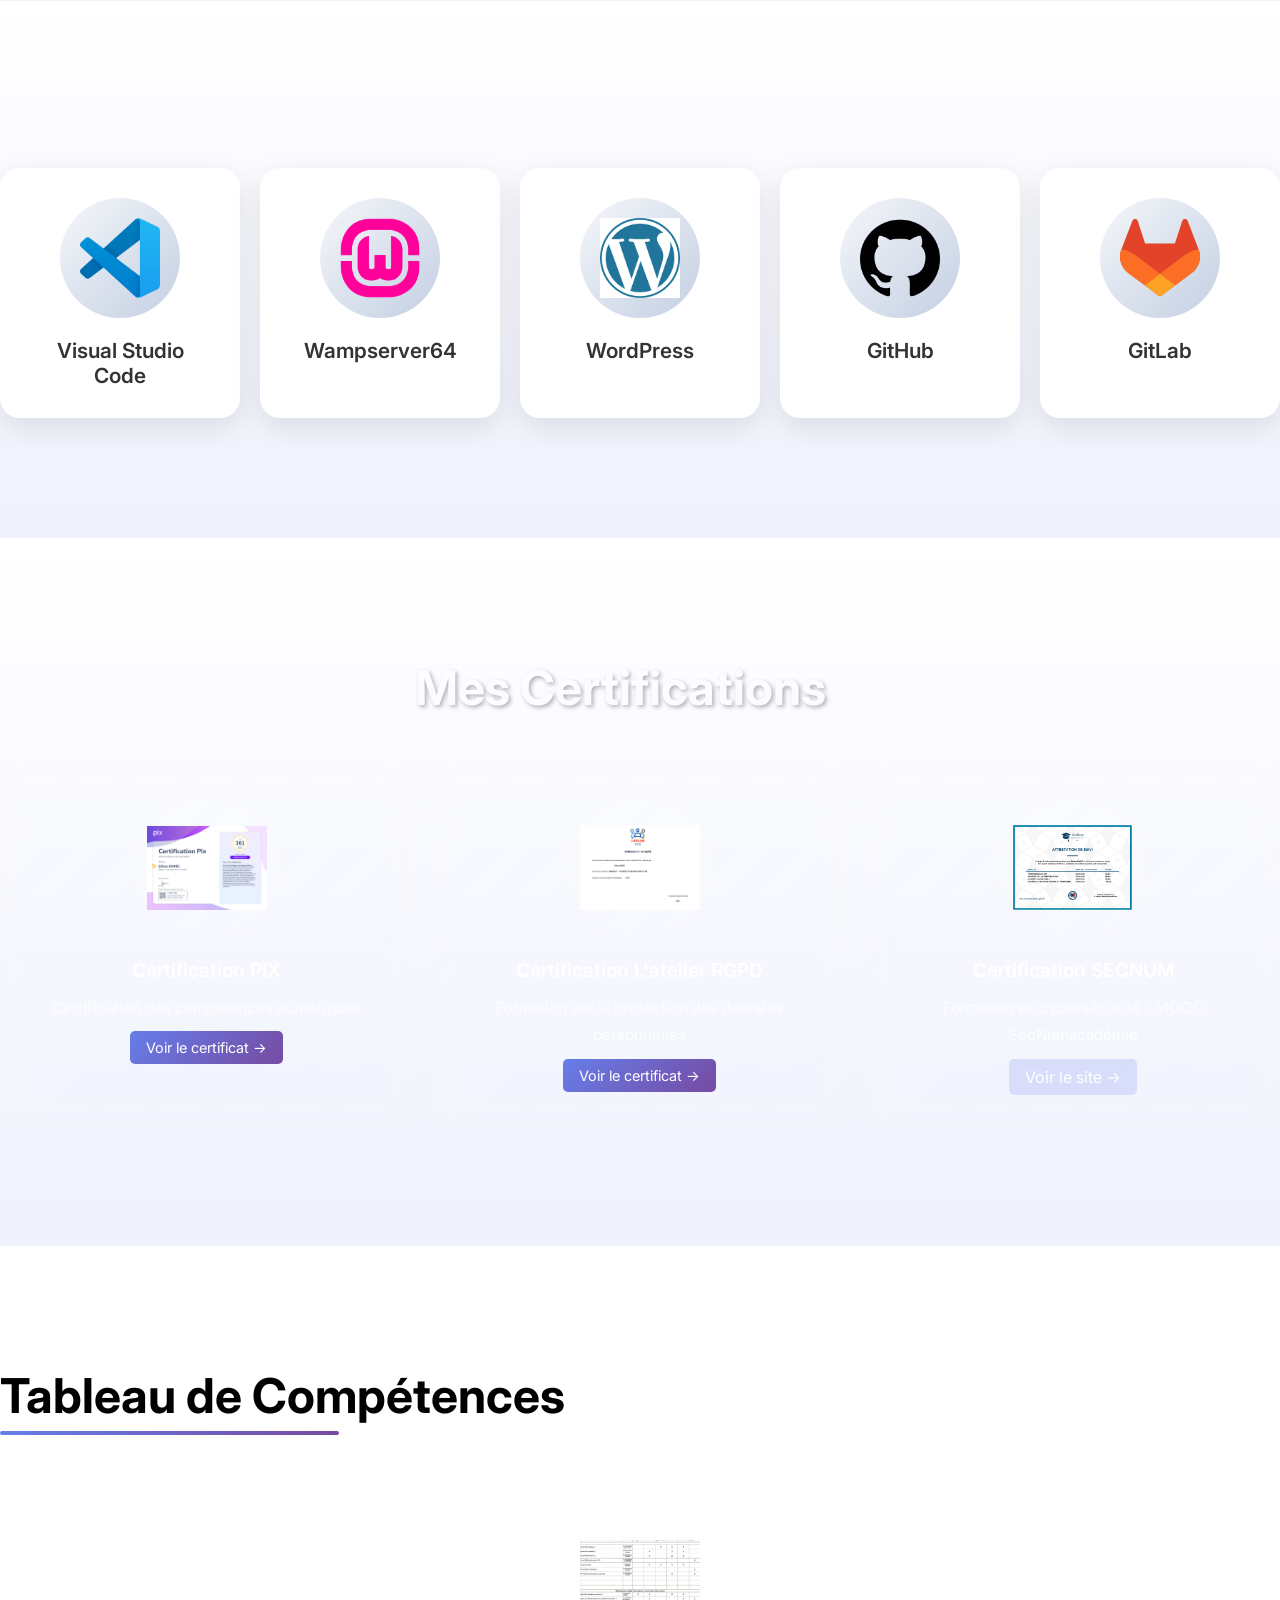
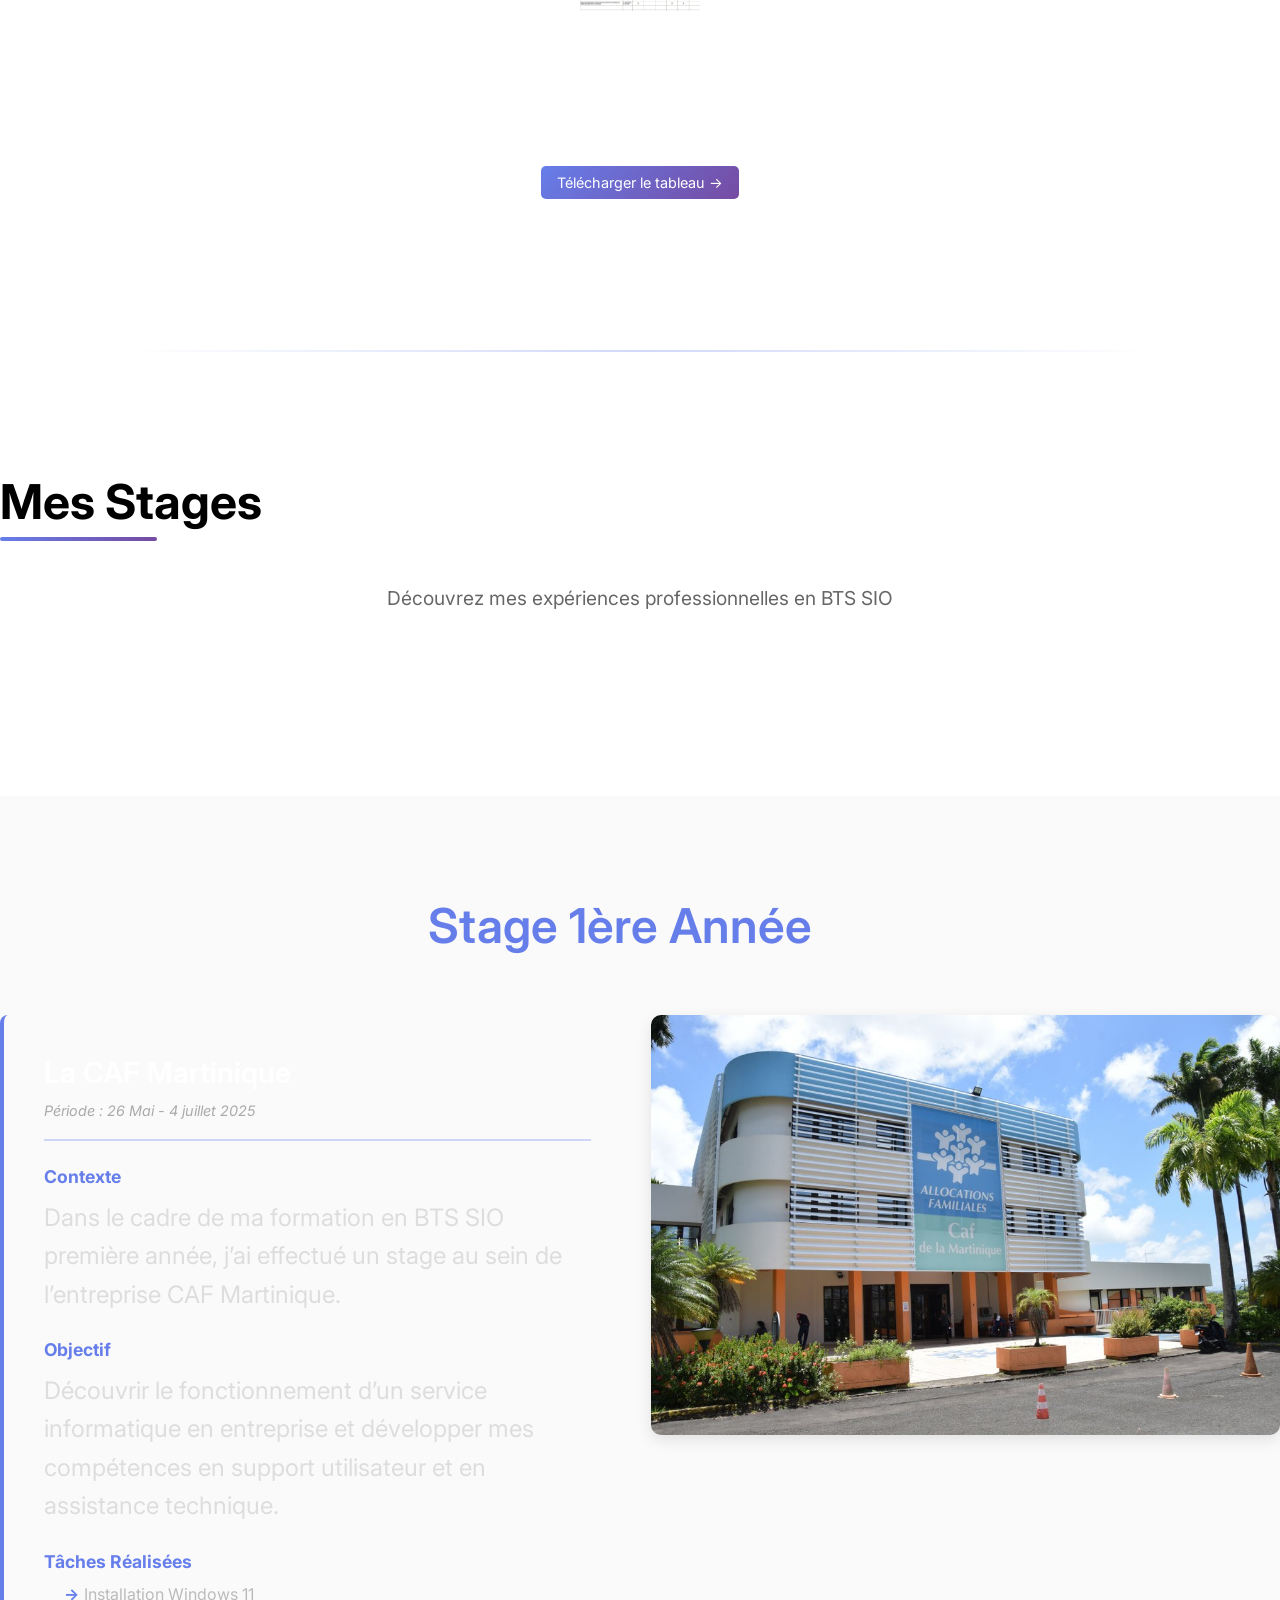
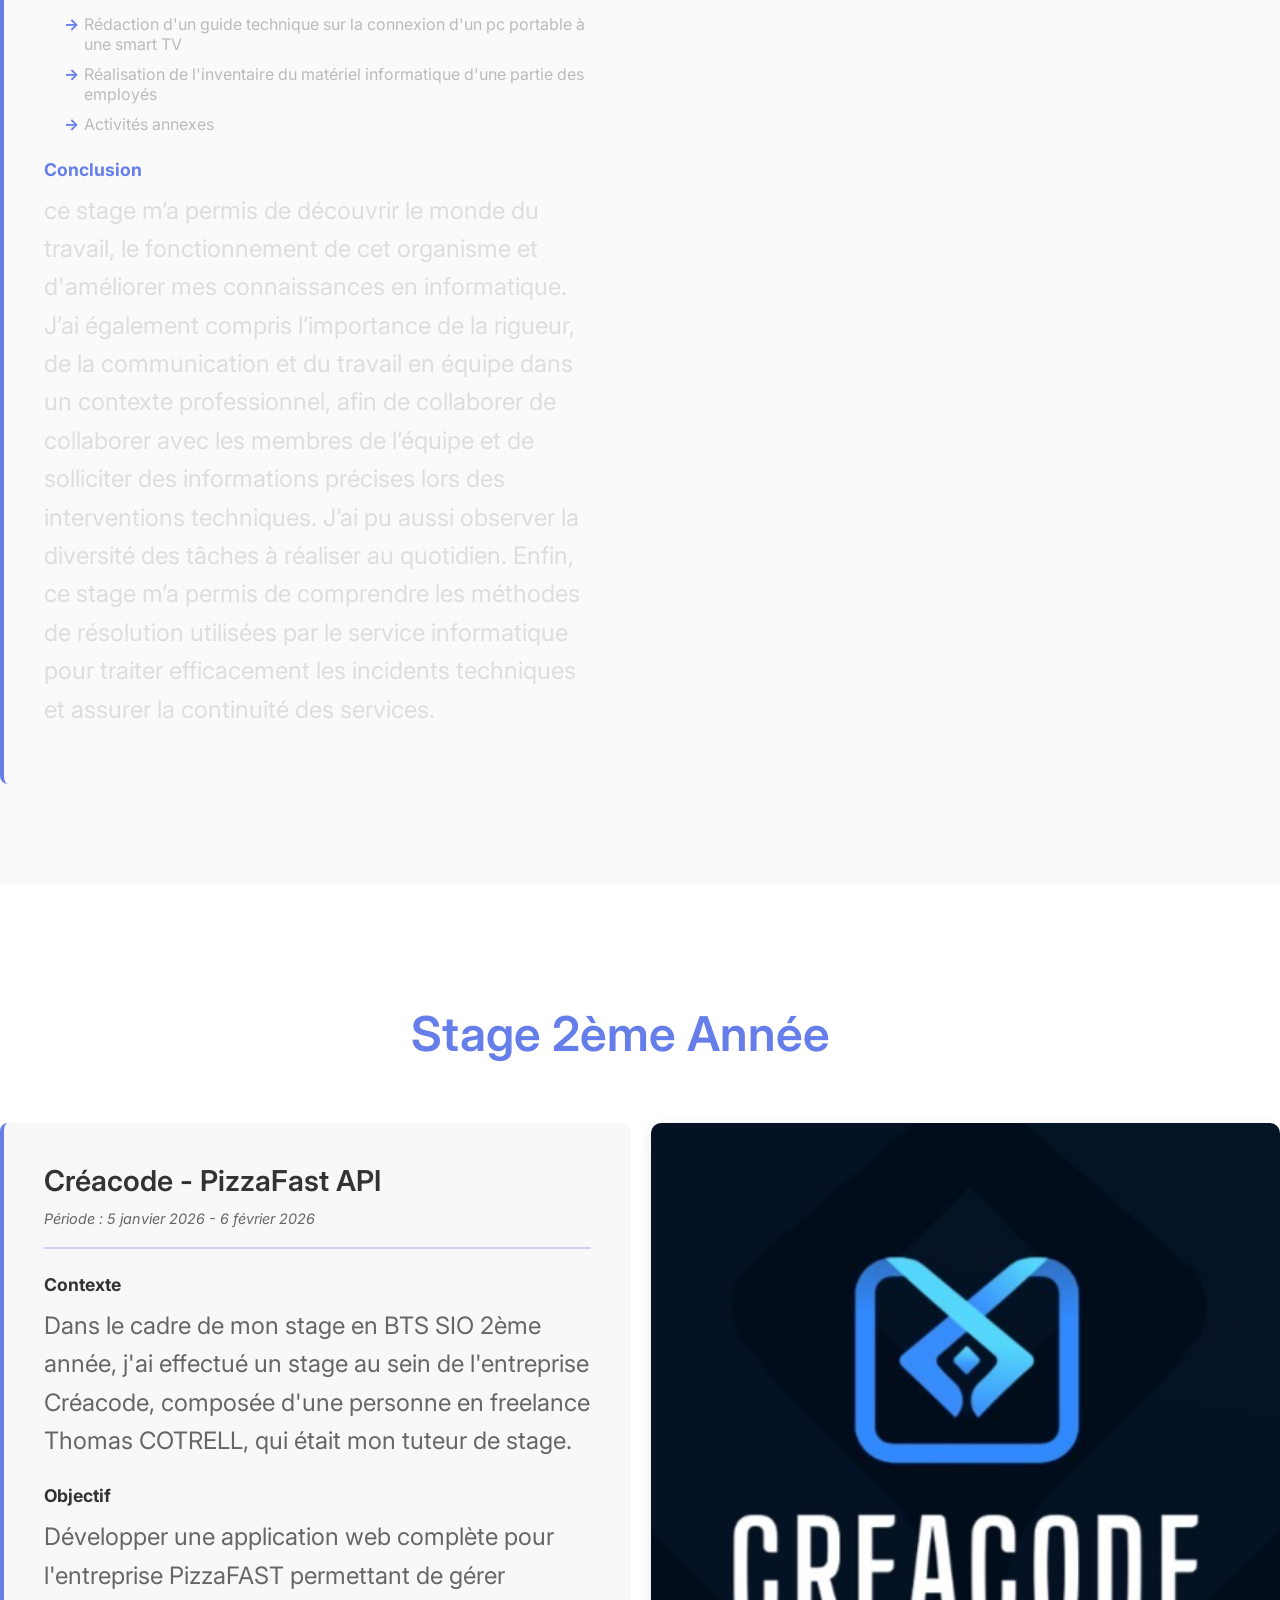
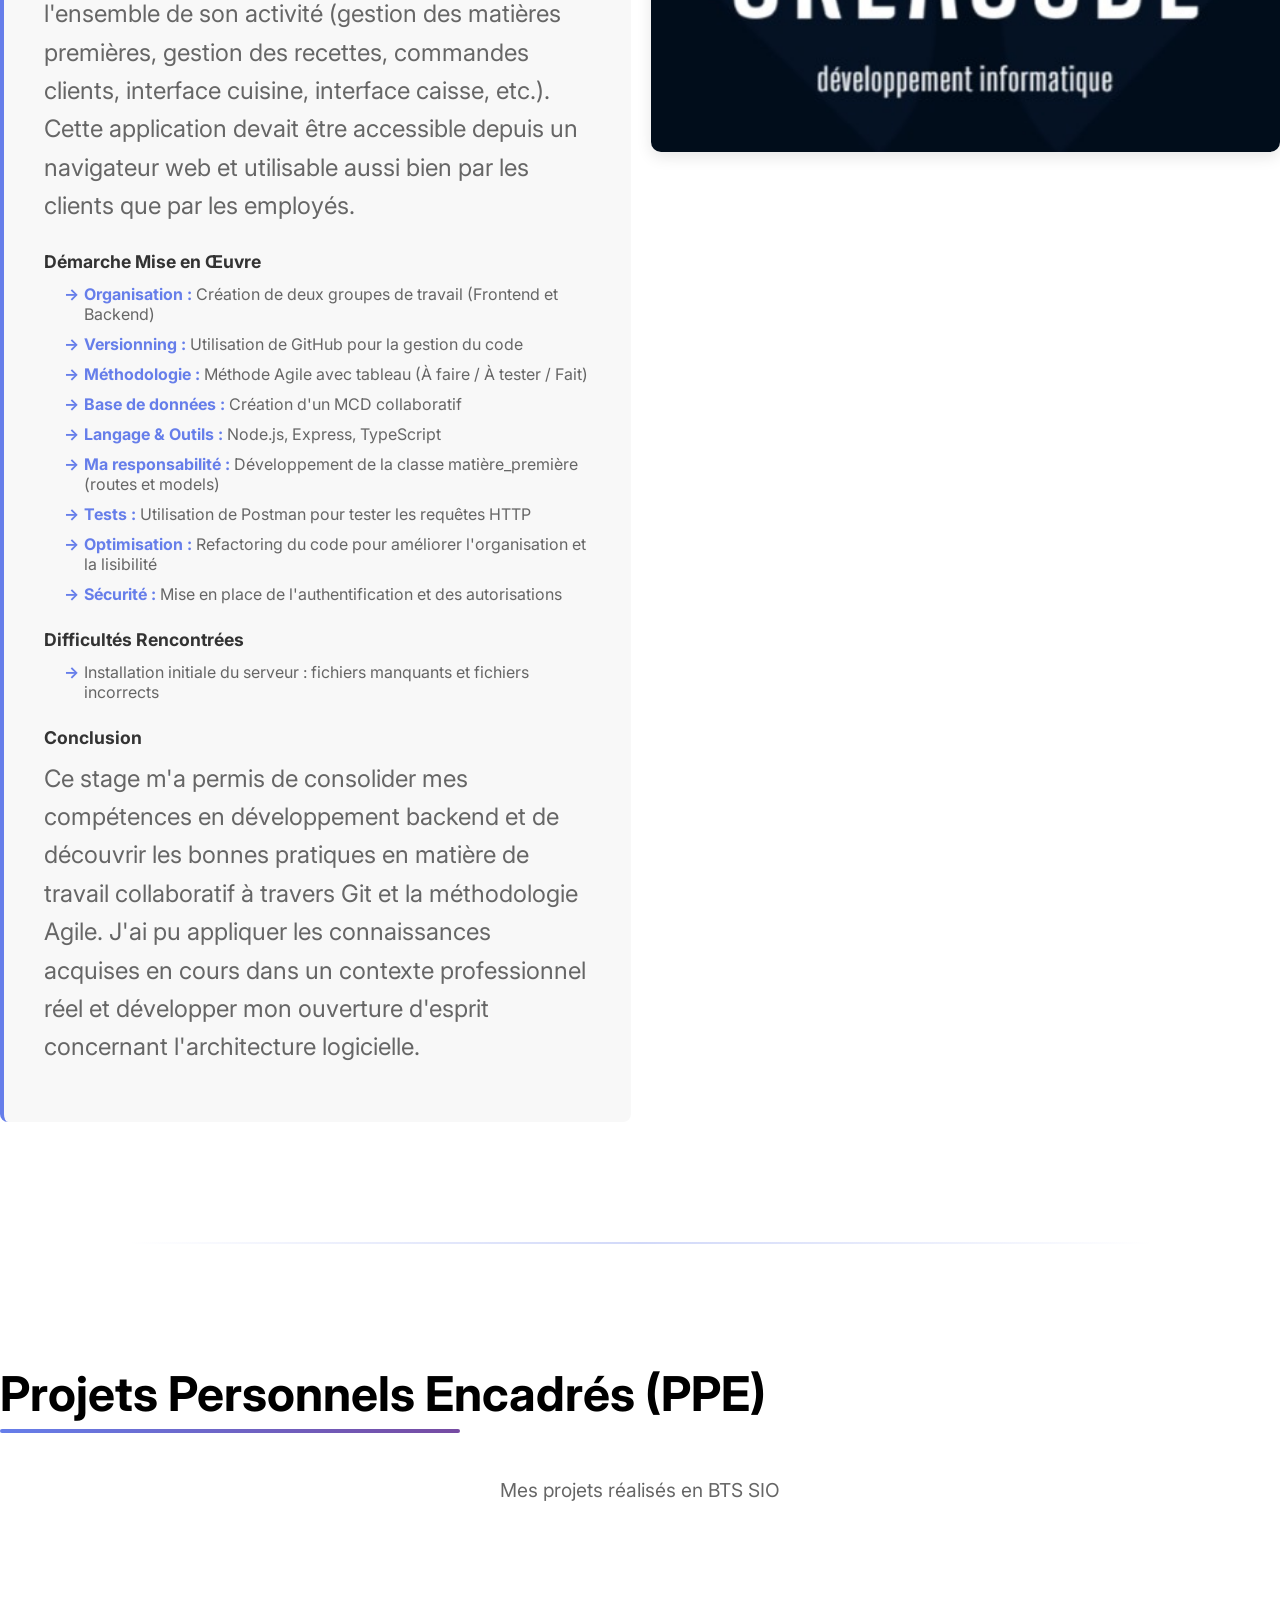
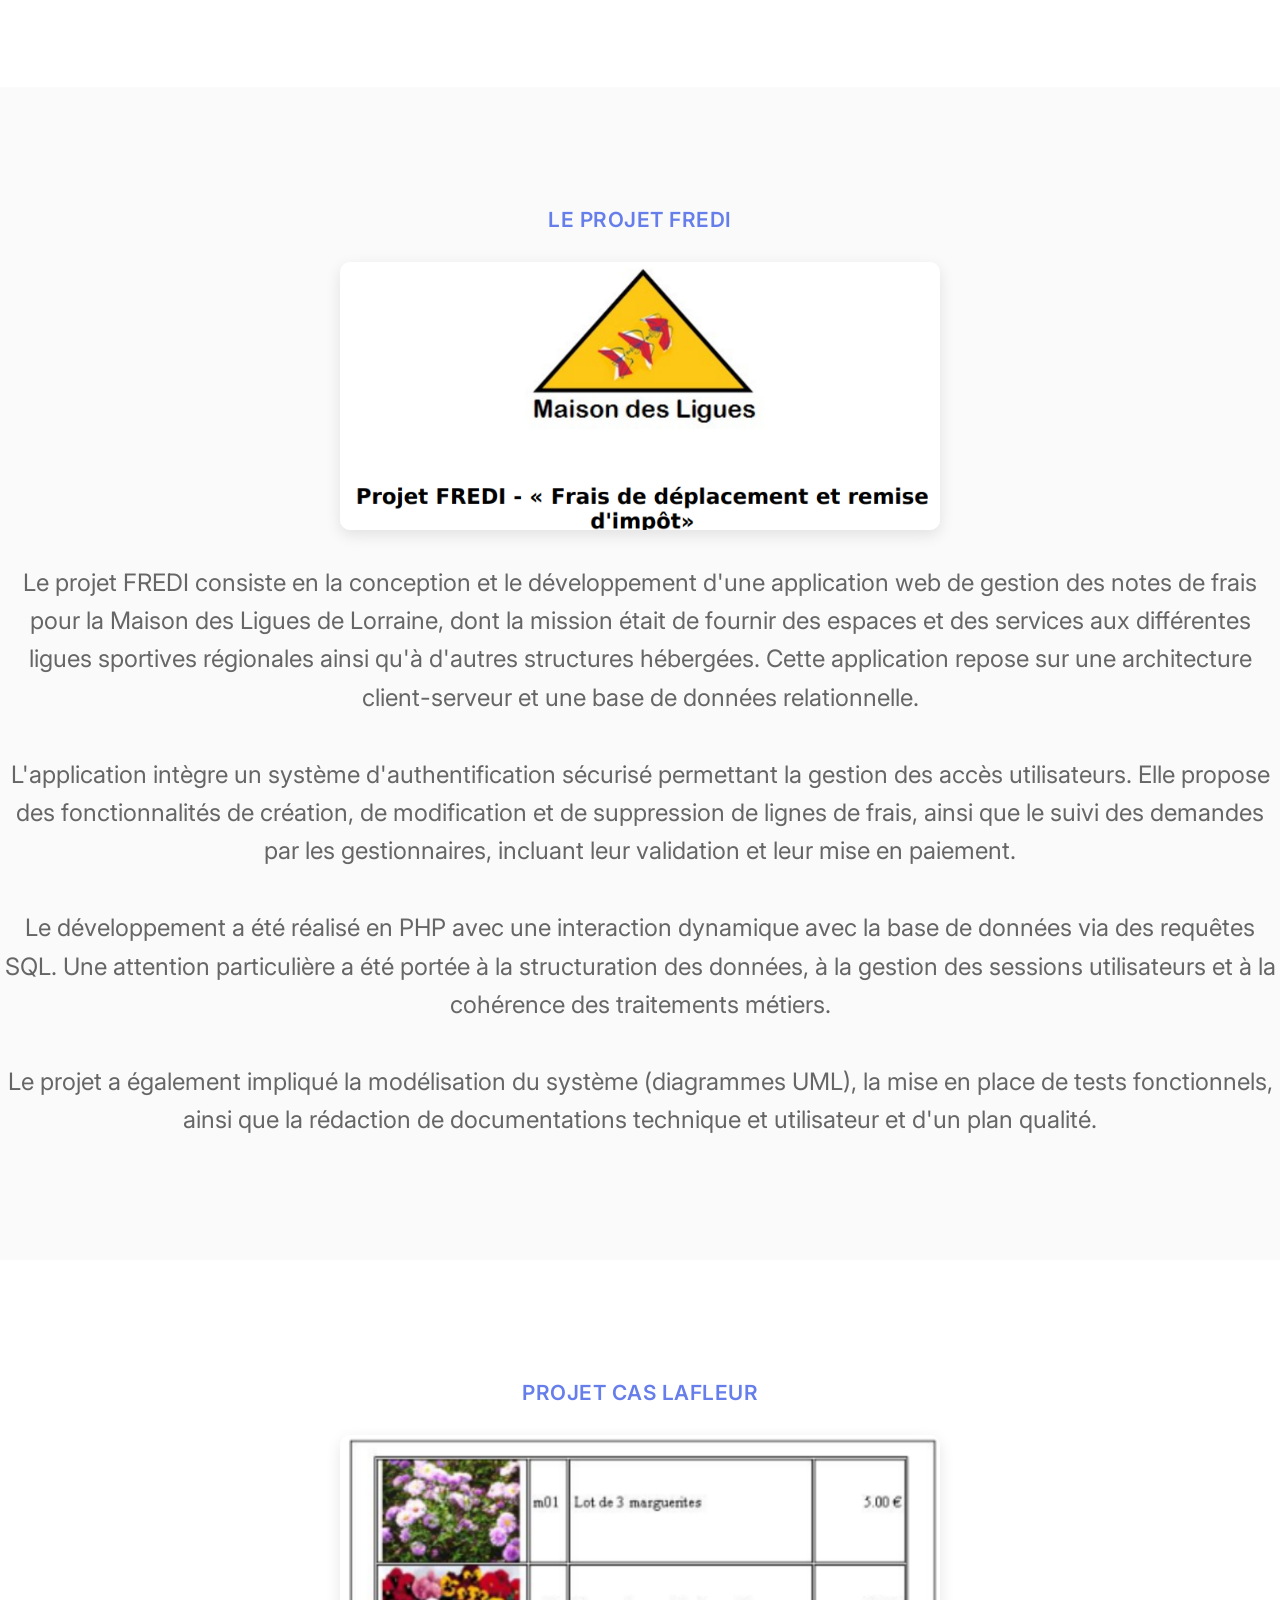
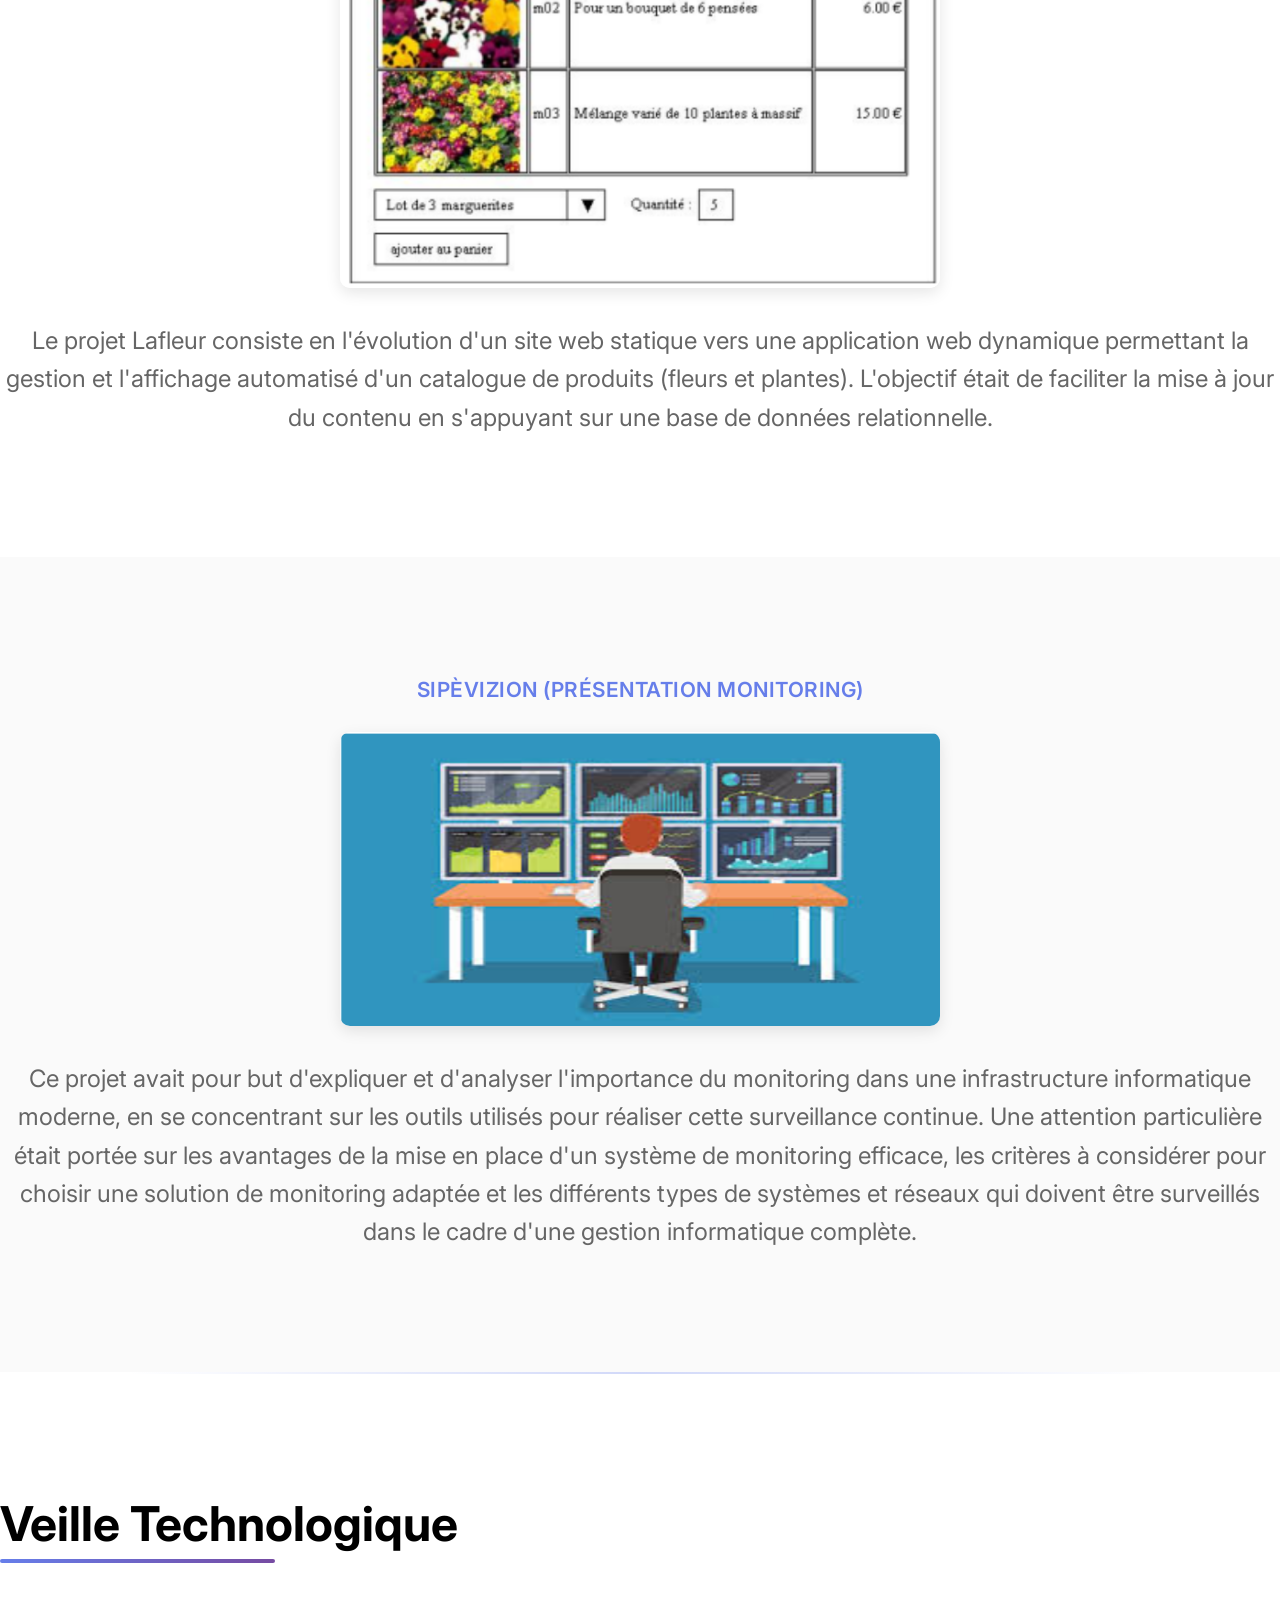
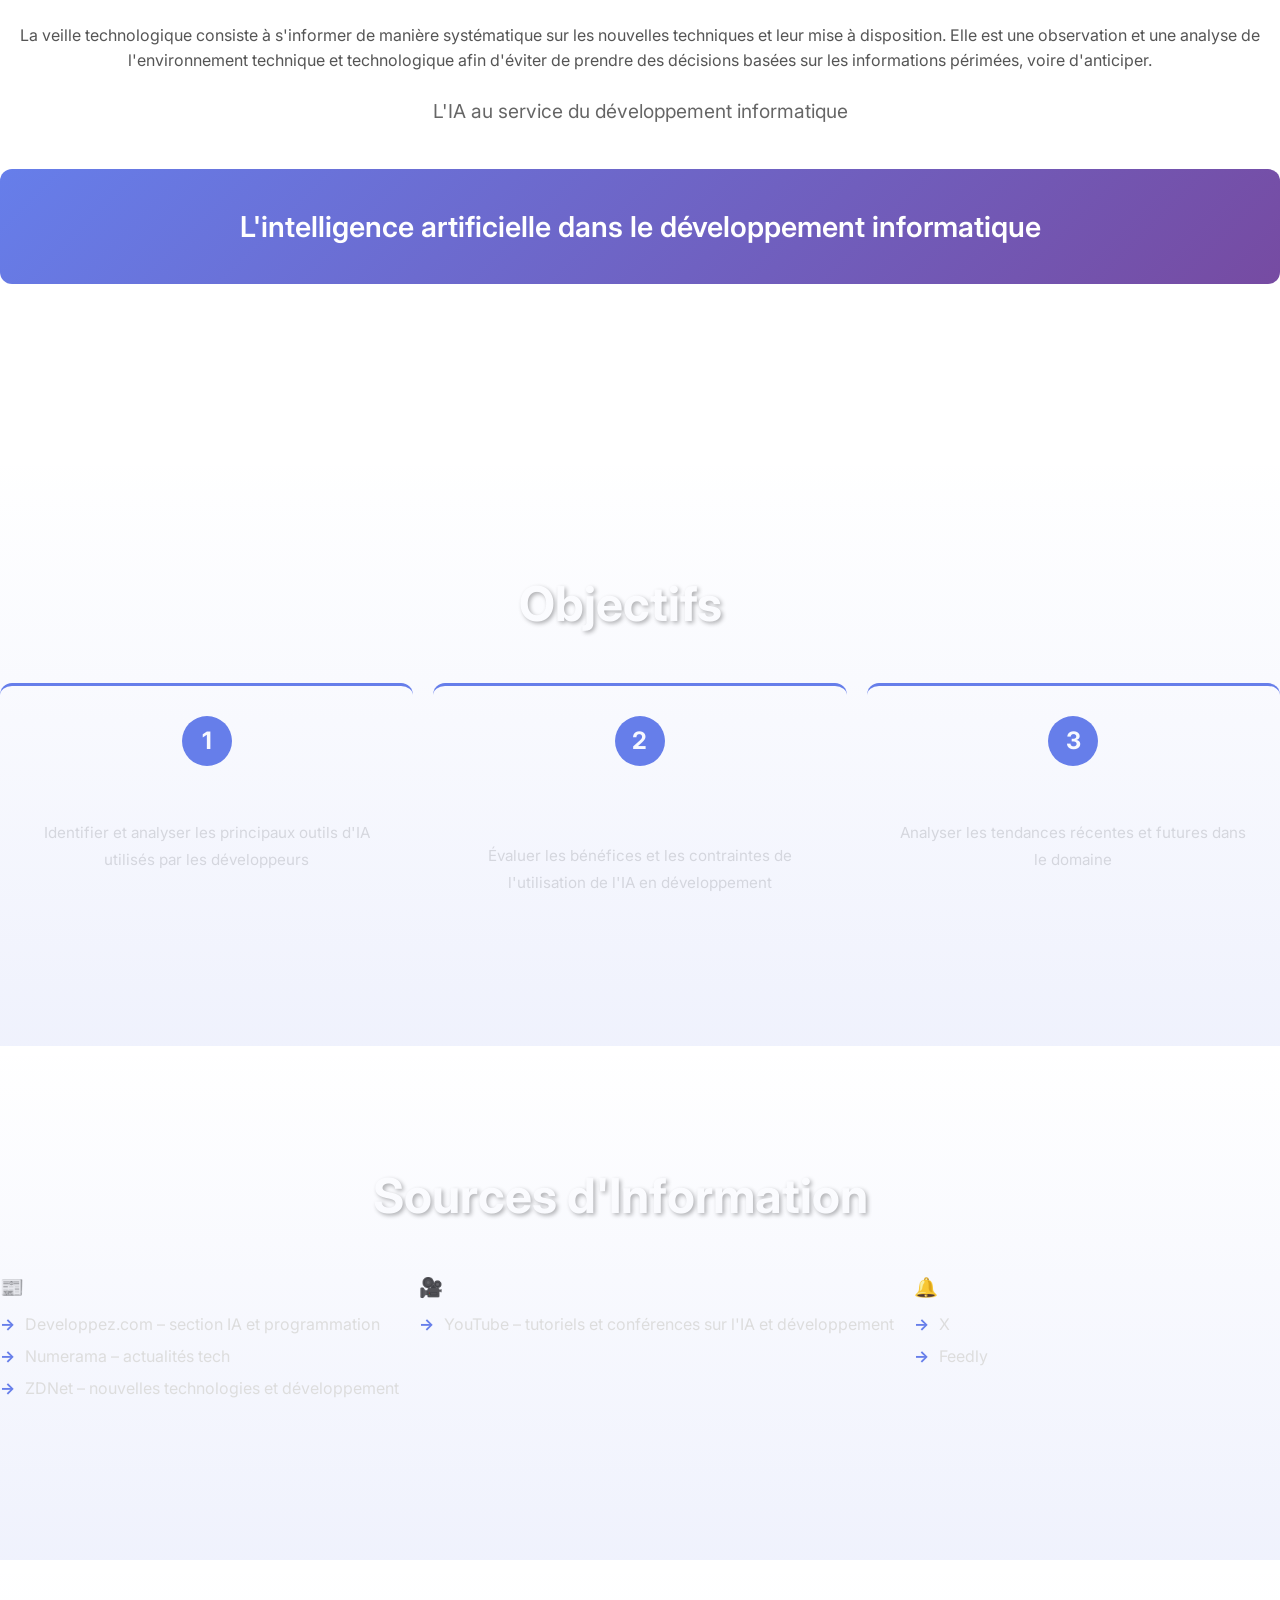
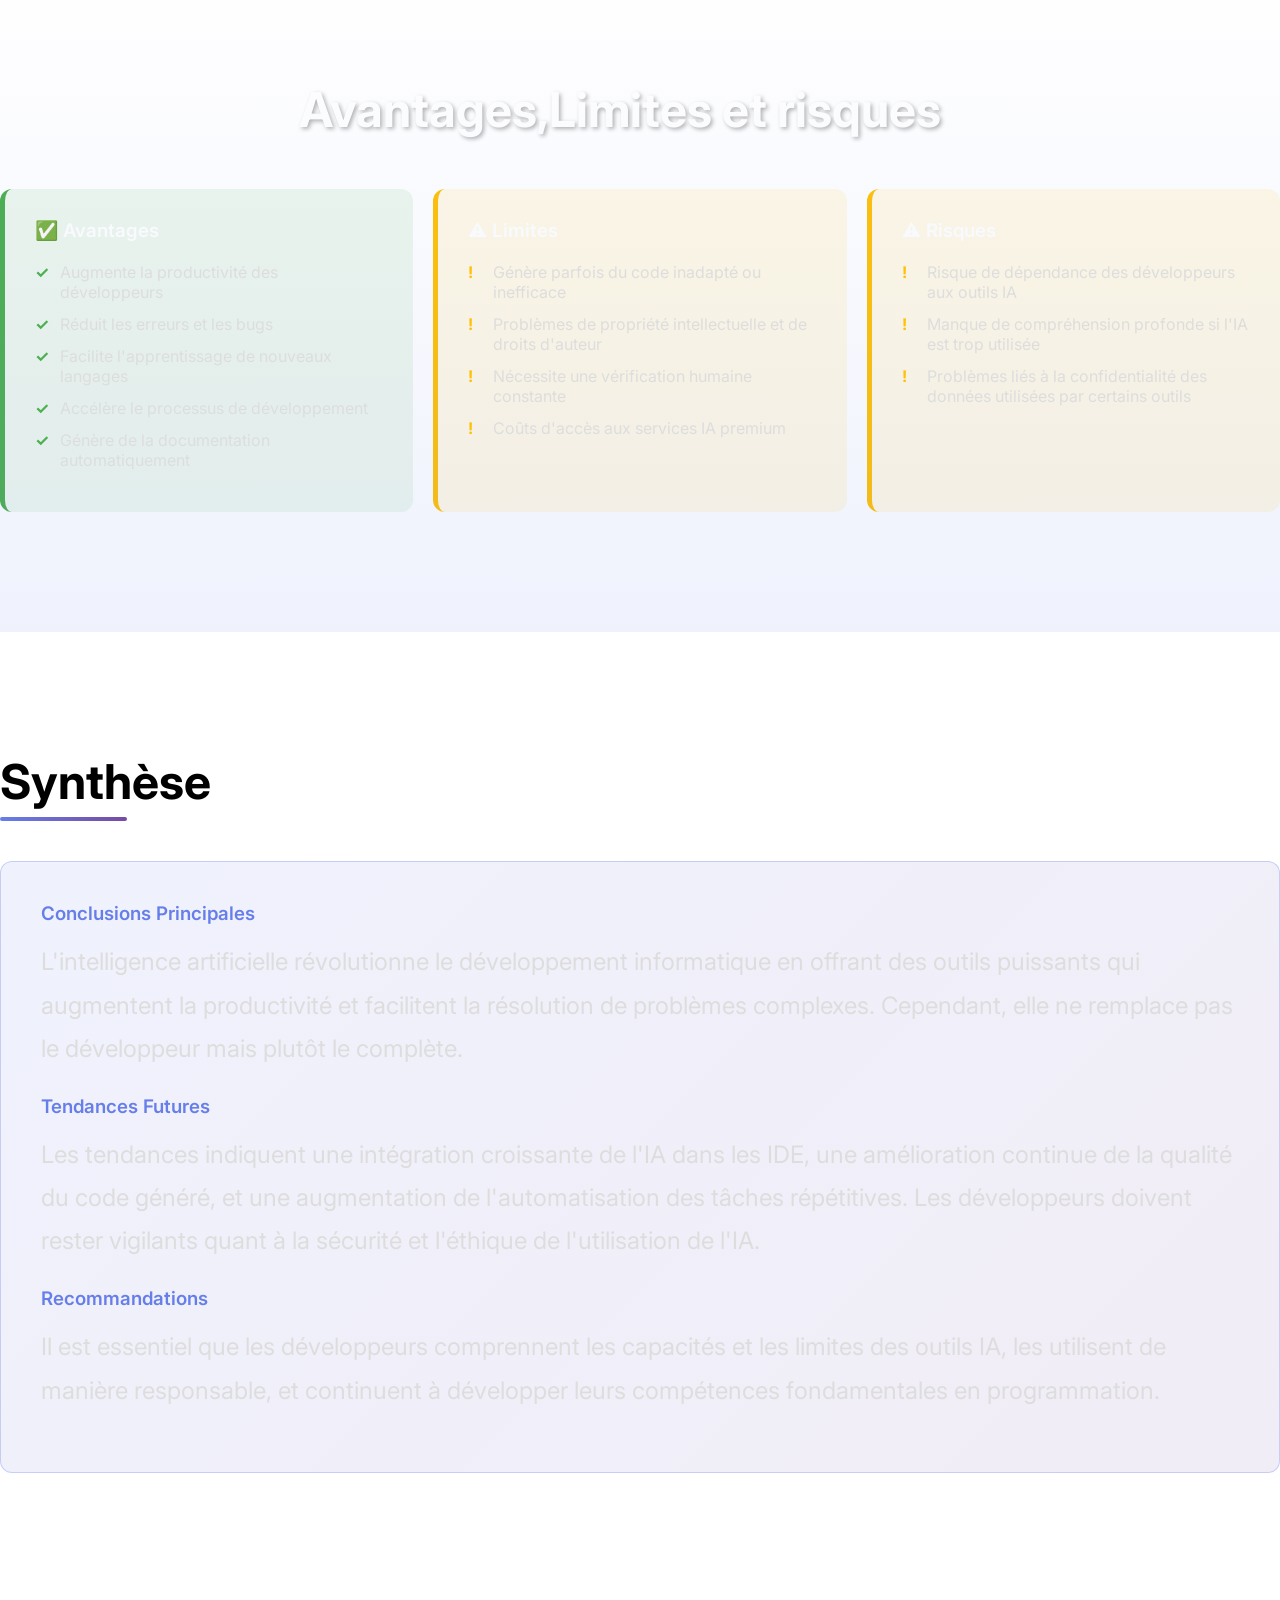
==== commit 877a5355: "Mise à jour portfolio: veille technologique, section compétences, et modifications de contenu" ====
--- a/index.html
+++ b/index.html
@@ -322,8 +322,9 @@
                       </div>
                       <div class="w60 wm100">
                          <p class="about-text">Je m'appelle RANO Ethan et je suis actuellement <strong>BTS SIO 2ème années</strong> (Services Informatiques aux Organisations), option <strong>SLAM</strong> (Solutions Logicielles et Applications Métiers), au lycée <strong>Joseph Gaillard</strong>.
-
-Passionné par l'informatique et les nouvelles technologies depuis plusieurs années, j'ai choisi cette formation afin de développer mes compétences dans ce domaine. Au cours de mon parcours, j'ai acquis des connaissances en programmation, notamment en <strong>PHP</strong> et <strong>HTML</strong>, ainsi qu'en gestion de bases de données et en conduite de projets informatiques.</p>
+Passionné par la technologie et l’informatique, j’ai choisi d’intégrer le BTS SIO afin de développer mes compétences dans le domaine du numérique.
+
+Je m’intéresse particulièrement au développement informatique, aux nouvelles technologies et à l’évolution du digital. Cette formation me permet d’acquérir des compétences techniques solides tout en construisant mon projet professionnel dans un secteur en constante évolution.</p>
                          <div class="profile-container">
                             <img src="img/WhatsApp Image 2026-04-19 at 16.07.16.jpeg" alt="Photo de profil" class="profile-photo pulse-animation" onclick="openLightbox(this)" style="cursor: pointer;" title="Cliquez pour agrandir">
                          </div>
@@ -474,6 +475,23 @@
                             <h3>Certification SECNUM</h3>
                             <p>Formation en cybersécurité - MOOC SecNumacadémie</p>
                             <a href="https://www.secnumacademie.gouv.fr" target="_blank" style="display: inline-block; margin-top: 10px; padding: 8px 16px; background: rgba(102, 126, 234, 0.2); color: #fff; text-decoration: none; border-radius: 5px; transition: all 0.3s ease;">Voir le site →</a>
+                        </div>
+                    </div>
+                </div>
+            </div>
+
+            <!-- Tableau de Compétences -->
+            <div class="section">
+                <div class="boxed">
+                    <h2 class="text-center section-title">Tableau de Compétences</h2>
+                    <div class="flex toColumn gap20" style="justify-content: center;">
+                        <div class="w33 wm100 certification certification-hover">
+                            <div class="certification-badge">
+                                <img src="img/Capture d’écran 2026-04-27 074414.png" alt="Tableau de Compétences">
+                            </div>
+                            <h3>Mes Compétences</h3>
+                            <p>Vue détaillée de mes compétences techniques et transversales</p>
+                            <a href="competences.xlsx" target="_blank" style="display: inline-block; margin-top: 10px; padding: 8px 16px; background: linear-gradient(135deg, #667eea 0%, #764ba2 100%); color: #fff; text-decoration: none; border-radius: 5px; transition: all 0.3s ease; font-size: 0.9em;">Télécharger le tableau →</a>
                         </div>
                     </div>
                 </div>
@@ -512,7 +530,7 @@
                                 <ul>
                                     <li>Installation Windows 11</li>
                                     <li>Rédaction d'un guide technique sur la connexion d'un pc portable à une smart TV</li>
-                                    <li>Réalisation de l'inventaire du matériel informatique de chaque employé</li>
+                                    <li>Réalisation de l'inventaire du matériel informatique d'une partie des employés </li>
                                     <li>Activités annexes </li>
                                 </ul>
                                 
@@ -555,11 +573,12 @@
                                 <ul>
                                     <li><strong>Organisation :</strong> Création de deux groupes de travail (Frontend et Backend)</li>
                                     <li><strong>Versionning :</strong> Utilisation de GitHub pour la gestion du code</li>
+                                     <li><strong>Méthodologie :</strong> Méthode Agile avec tableau (À faire / À tester / Fait)</li>
                                     <li><strong>Base de données :</strong> Création d'un MCD collaboratif</li>
                                     <li><strong>Langage & Outils :</strong> Node.js, Express, TypeScript</li>
                                     <li><strong>Ma responsabilité :</strong> Développement de la classe matière_première (routes et models)</li>
                                     <li><strong>Tests :</strong> Utilisation de Postman pour tester les requêtes HTTP</li>
-                                    <li><strong>Méthodologie :</strong> Méthode Agile avec tableau (À faire / À tester / Fait)</li>
+                                   
                                     <li><strong>Optimisation :</strong> Refactoring du code pour améliorer l'organisation et la lisibilité</li>
                                     <li><strong>Sécurité :</strong> Mise en place de l'authentification et des autorisations</li>
                                 </ul>
@@ -628,9 +647,10 @@
                 <div class="boxed">
                     <div class="veille-intro">
                         <h2 class="text-center section-title">Veille Technologique</h2>
+                        <p class="text-center" style="margin: 20px 0 20px; font-size: 1em; color: #555; line-height: 1.6;">La veille technologique consiste à s'informer de manière systématique sur les nouvelles techniques et leur mise à disposition. Elle est une observation et une analyse de l'environnement technique et technologique afin d'éviter de prendre des décisions basées sur les informations périmées, voire d'anticiper.</p>
                         <p class="text-center" style="margin: 20px 0 40px; font-size: 1.2em; color: #666;">L'IA au service du développement informatique</p>
                         <div class="intro-box">
-                            <h3>Comment l'intelligence artificielle aide-t-elle les développeurs et transforme-t-elle le développement informatique ?</h3>
+                            <h3>L'intelligence artificielle dans le développement informatique</h3>
                         </div>
                     </div>
                 </div>
@@ -648,7 +668,7 @@
                         </div>
                         <div class="w33 wm100 objectif-card">
                             <div class="objectif-icon">2</div>
-                            <h3>Identifier les avantages et limites</h3>
+                            <h3>Identifier les avantages les Limites et les risques</h3>
                             <p>Évaluer les bénéfices et les contraintes de l'utilisation de l'IA en développement</p>
                         </div>
                         <div class="w33 wm100 objectif-card">
@@ -656,16 +676,6 @@
                             <h3>Suivre les évolutions</h3>
                             <p>Analyser les tendances récentes et futures dans le domaine</p>
                         </div>
-                    </div>
-                </div>
-            </div>
-
-            <!-- Problématique -->
-            <div class="section">
-                <div class="boxed">
-                    <h2 class="text-center section-title">Problématique</h2>
-                    <div class="problematique-box">
-                        <p>Cette veille vise à analyser comment l'intelligence artificielle est utilisée dans le développement informatique, en identifiant les outils existants, leurs avantages et limites, et les tendances futures.</p>
                     </div>
                 </div>
             </div>
@@ -685,25 +695,16 @@
                         </div>
 
                         <div class="sources-group">
-                            <h3>🤖 Sites des Éditeurs d'IA</h3>
+                            <h3>🎥 Complément</h3>
                             <ul class="sources-list">
-                                <li><a href="https://openai.com" target="_blank">OpenAI</a></li>
-                                <li><a href="https://github.com" target="_blank">GitHub</a></li>
-                            </ul>
-                        </div>
-
-                        <div class="sources-group">
-                            <h3>💬 Forums et Blogs</h3>
-                            <ul class="sources-list">
-                                <li><a href="https://stackoverflow.com" target="_blank">Stack Overflow</a></li>
-                                <li><a href="https://medium.com" target="_blank">Medium – section "Artificial Intelligence"</a></li>
+                                <li><a href="https://youtube.com" target="_blank">YouTube – tutoriels et conférences sur l'IA et développement</a></li>
                             </ul>
                         </div>
 
                         <div class="sources-group">
                             <h3>🔔 Outils d'Automatisation</h3>
                             <ul class="sources-list">
-                                <li><a href="#" target="_blank">Google Alerts</a></li>
+                                <li><a href="#" target="_blank">X</a></li>
                                 <li><a href="#" target="_blank">Feedly</a></li>
                             </ul>
                         </div>
@@ -711,60 +712,12 @@
                 </div>
             </div>
 
-            <!-- Éléments de Veille -->
-            <div class="section">
-                <div class="boxed">
-                    <h2 class="text-center section-title">Éléments de Veille</h2>
-                    <div class="veille-timeline">
-                        <div class="timeline-item">
-                            <div class="timeline-marker"></div>
-                            <div class="timeline-content">
-                                <h3>GitHub Copilot</h3>
-                                <p class="timeline-date">2021 - Aujourd'hui</p>
-                                <p>Assistant IA codé en temps réel basé sur GPT-3, transformant la façon d'écrire du code.</p>
-                                <span class="tag">Code Completion</span>
-                            </div>
-                        </div>
-
-                        <div class="timeline-item">
-                            <div class="timeline-marker"></div>
-                            <div class="timeline-content">
-                                <h3>ChatGPT pour les Développeurs</h3>
-                                <p class="timeline-date">2022 - Aujourd'hui</p>
-                                <p>Outil polyvalent pour expliquer du code, générer des fonctions et déboguer.</p>
-                                <span class="tag">Assistance Générale</span>
-                            </div>
-                        </div>
-
-                        <div class="timeline-item">
-                            <div class="timeline-marker"></div>
-                            <div class="timeline-content">
-                                <h3>Tabnine</h3>
-                                <p class="timeline-date">2019 - Aujourd'hui</p>
-                                <p>Auto-complétion basée sur l'IA pour plusieurs langages de programmation.</p>
-                                <span class="tag">Auto-complétion</span>
-                            </div>
-                        </div>
-
-                        <div class="timeline-item">
-                            <div class="timeline-marker"></div>
-                            <div class="timeline-content">
-                                <h3>Débogage Automatisé</h3>
-                                <p class="timeline-date">2023 - Aujourd'hui</p>
-                                <p>Outils IA pour identifier et corriger automatiquement les bugs dans le code.</p>
-                                <span class="tag">Débogage</span>
-                            </div>
-                        </div>
-                    </div>
-                </div>
-            </div>
-
-            <!-- Avantages et Limites -->
+            <!-- Avantages,Limites et risques -->
             <div class="section dark">
                 <div class="boxed">
-                    <h2 class="text-center section-title-white">Avantages et Limites</h2>
+                    <h2 class="text-center section-title-white">Avantages,Limites et risques</h2>
                     <div class="flex toColumn gap20">
-                        <div class="w50 wm100 advantage-box">
+                        <div class="w33 wm100 advantage-box">
                             <h3>✅ Avantages</h3>
                             <ul>
                                 <li>Augmente la productivité des développeurs</li>
@@ -775,14 +728,22 @@
                             </ul>
                         </div>
 
-                        <div class="w50 wm100 limitation-box">
-                            <h3>⚠️ Limites</h3>
+                        <div class="w33 wm100 limitation-box">
+                            <h3>⚠️ Limites </h3>
                             <ul>
                                 <li>Génère parfois du code inadapté ou inefficace</li>
                                 <li>Problèmes de propriété intellectuelle et de droits d'auteur</li>
-                                <li>Dépendance excessive vis-à-vis de l'IA</li>
                                 <li>Nécessite une vérification humaine constante</li>
                                 <li>Coûts d'accès aux services IA premium</li>
+                            </ul>
+                        </div>
+
+                        <div class="w33 wm100 limitation-box">
+                            <h3>⚠️ Risques</h3>
+                            <ul>
+                                <li>Risque de dépendance des développeurs aux outils IA</li>
+                                <li>Manque de compréhension profonde si l'IA est trop utilisée</li>
+                                <li>Problèmes liés à la confidentialité des données utilisées par certains outils</li>
                             </ul>
                         </div>
                     </div>
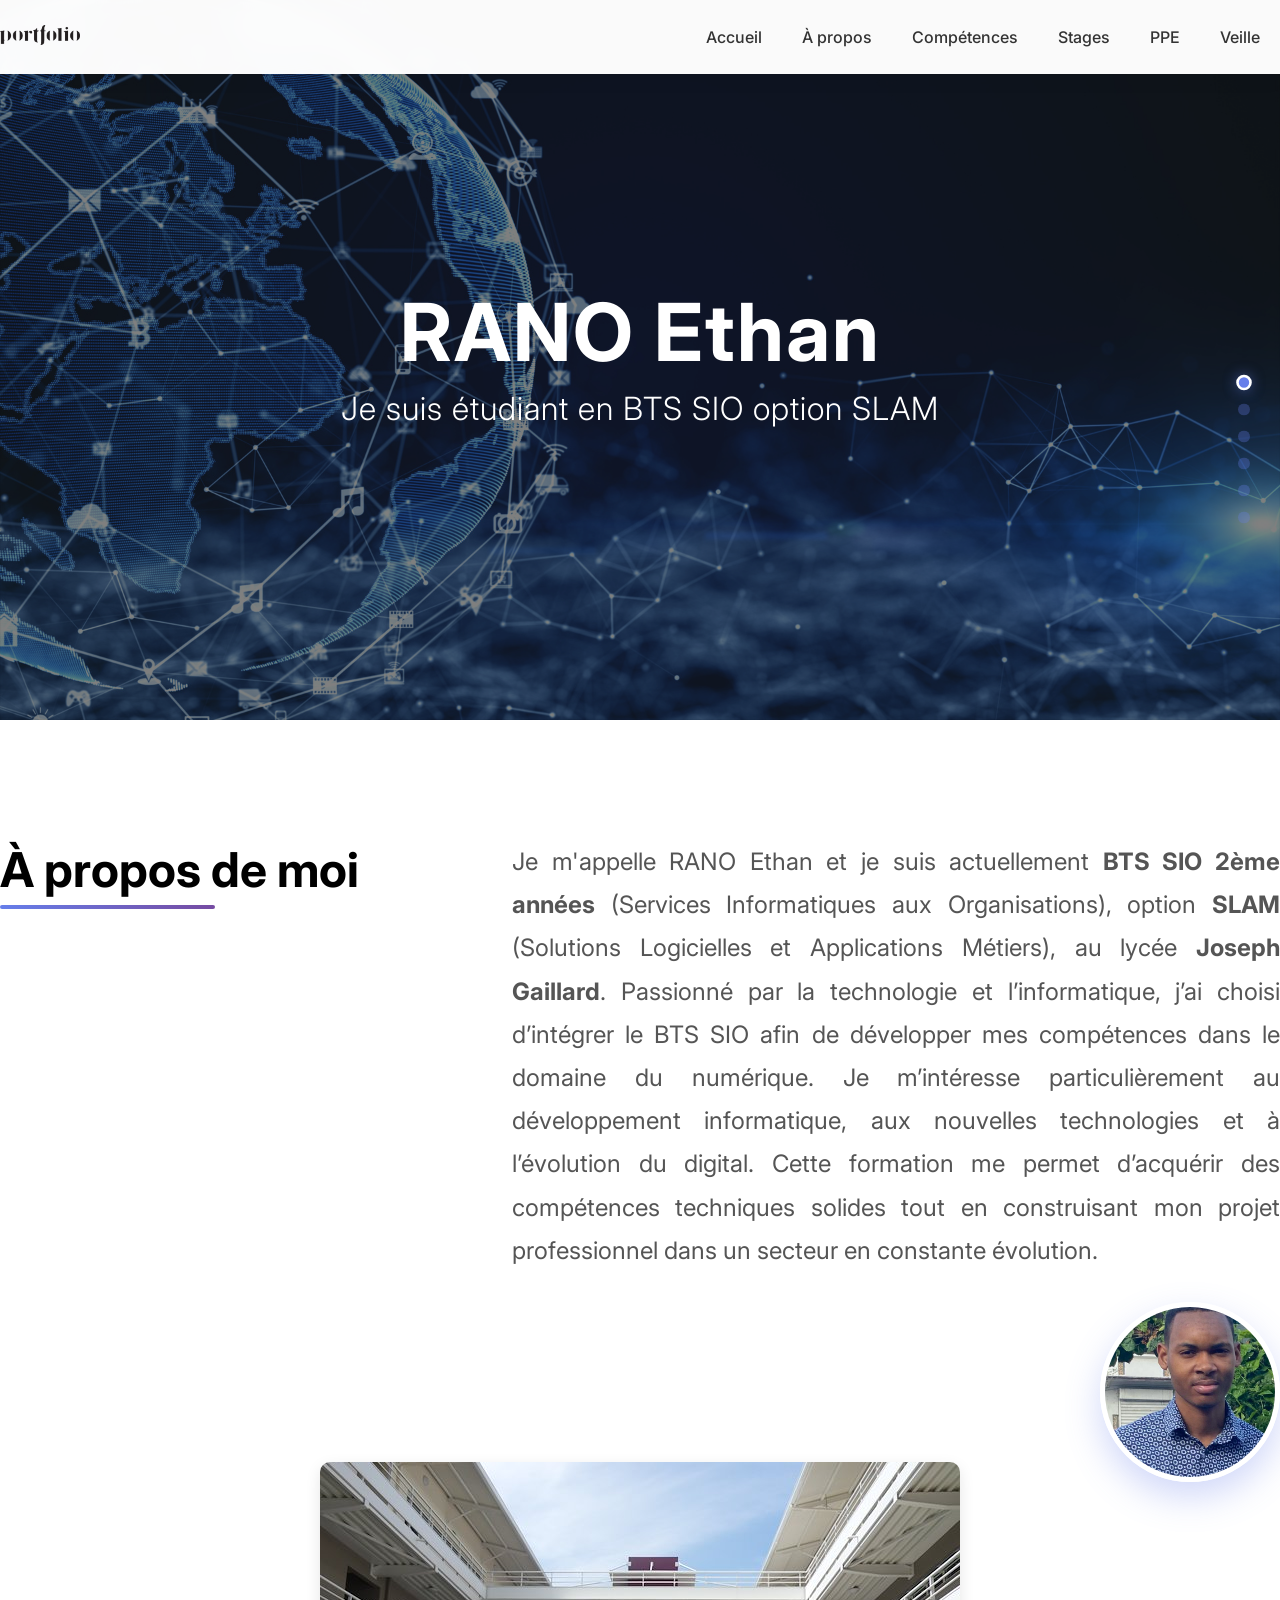
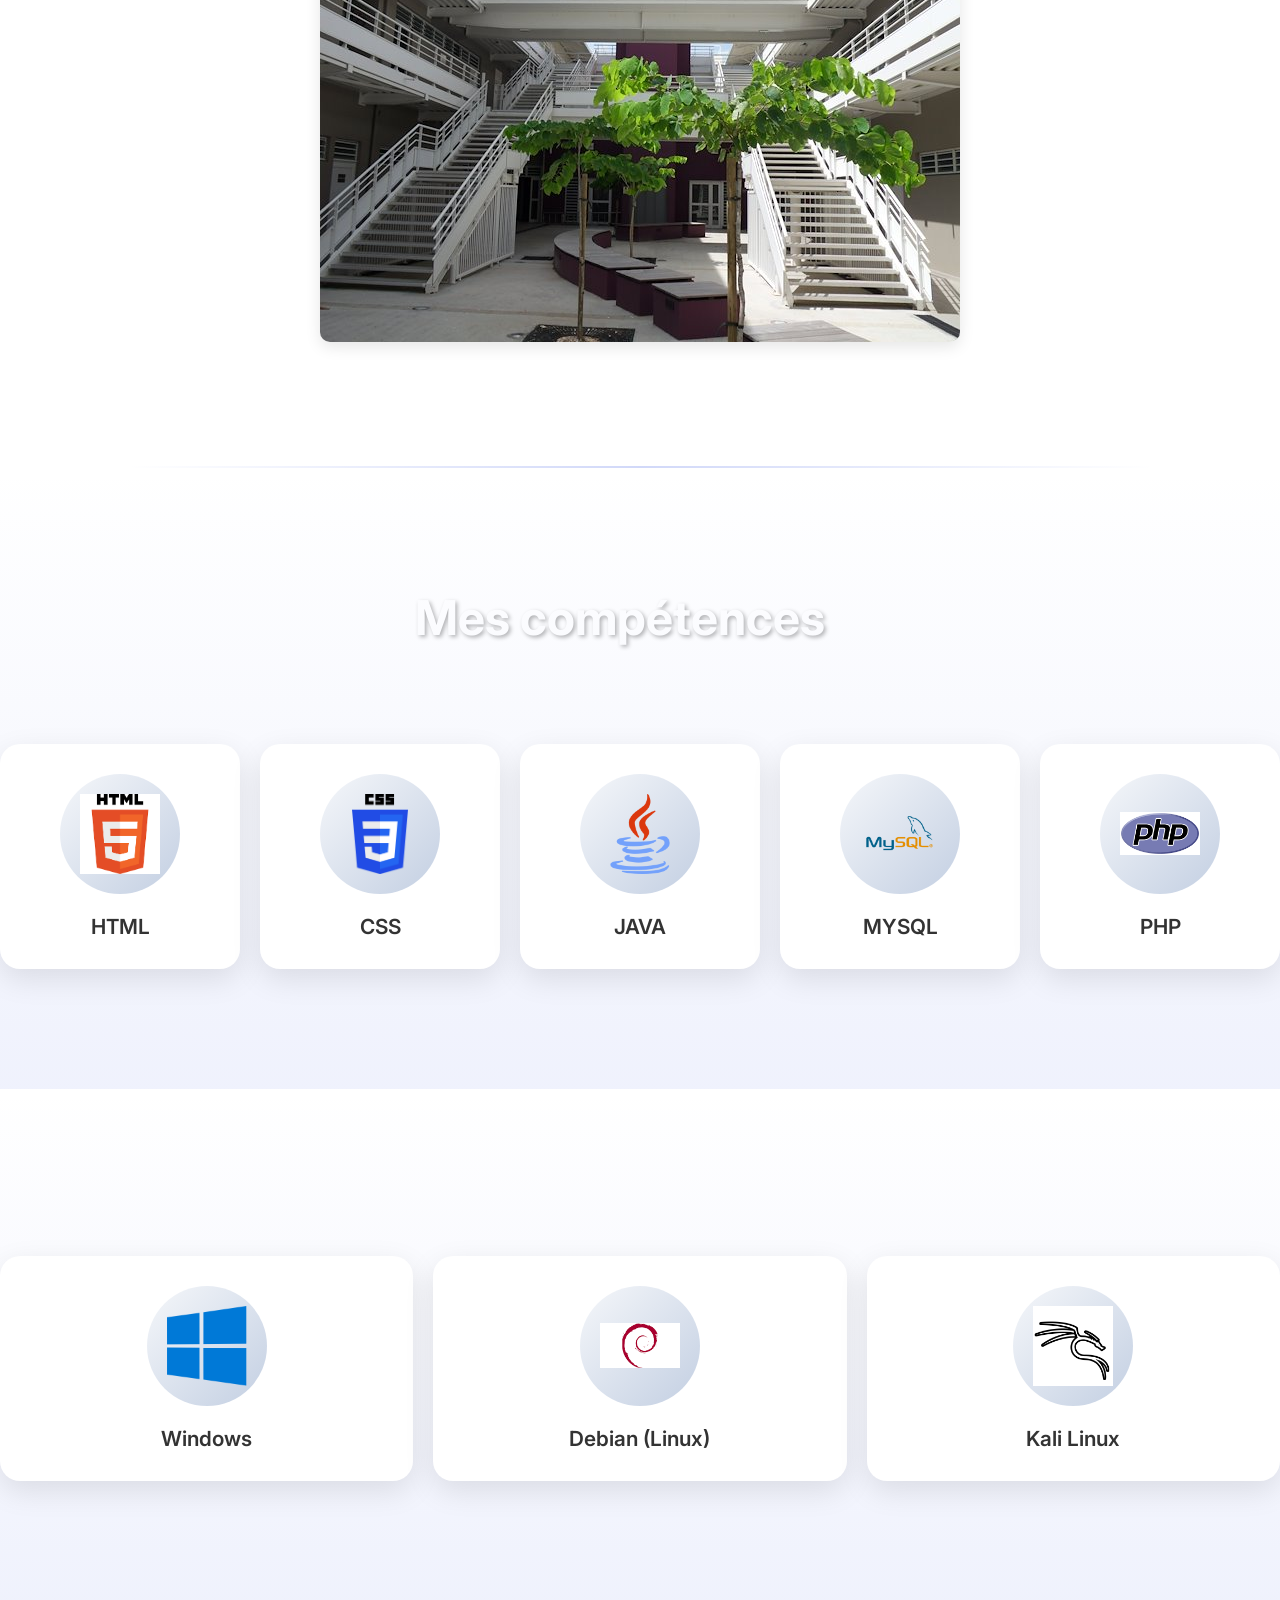
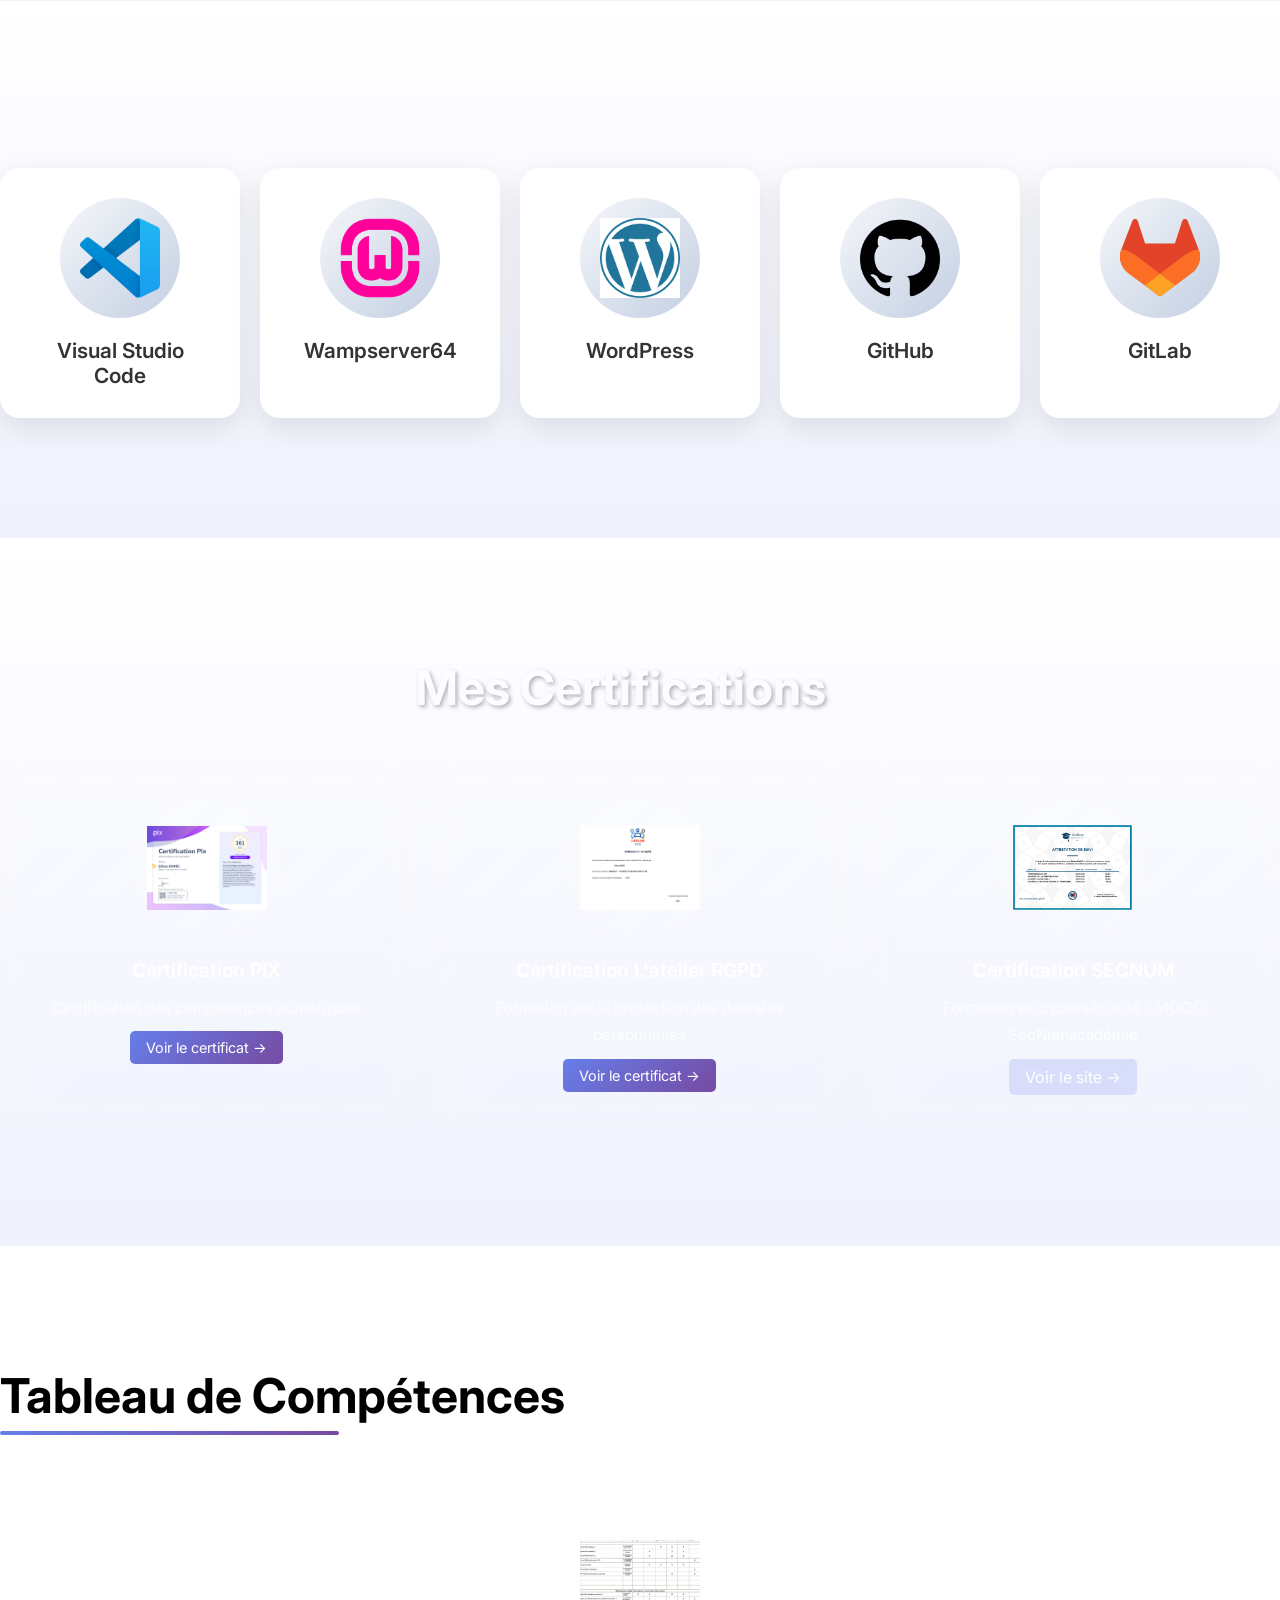
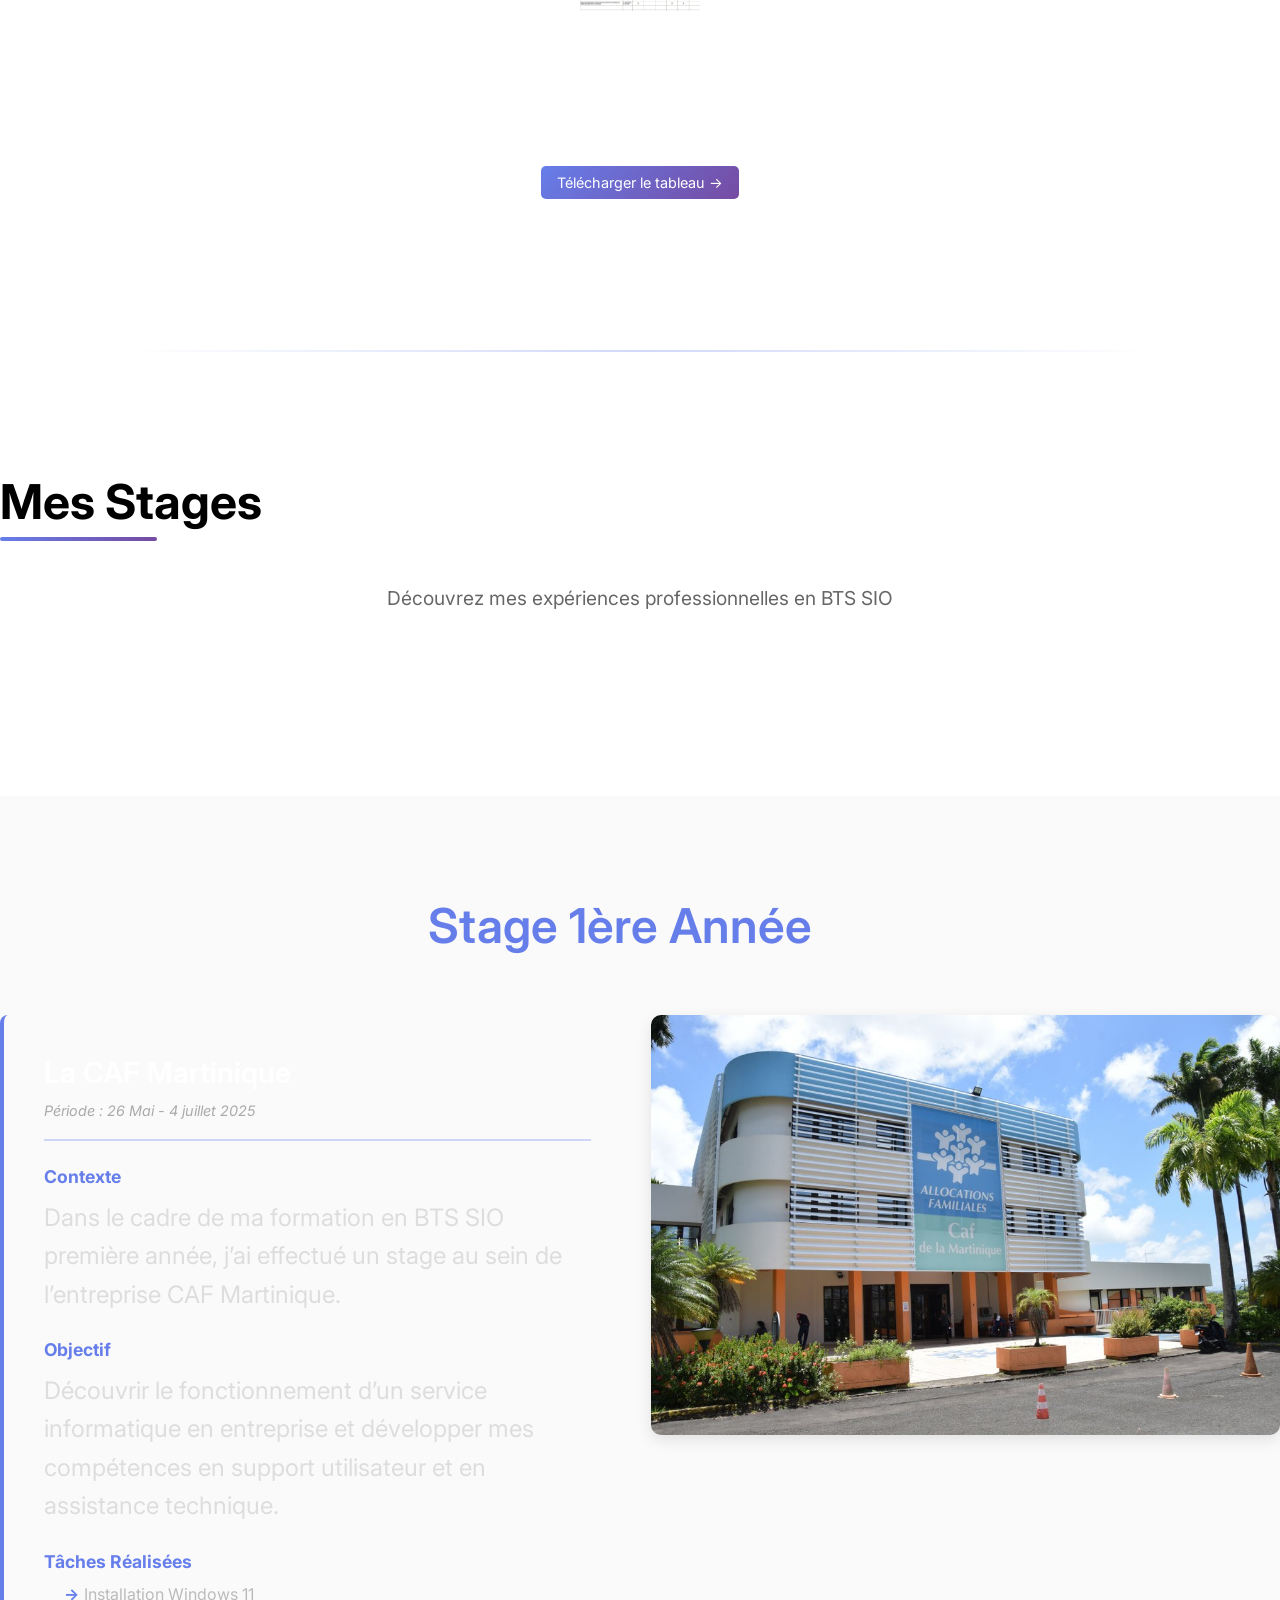
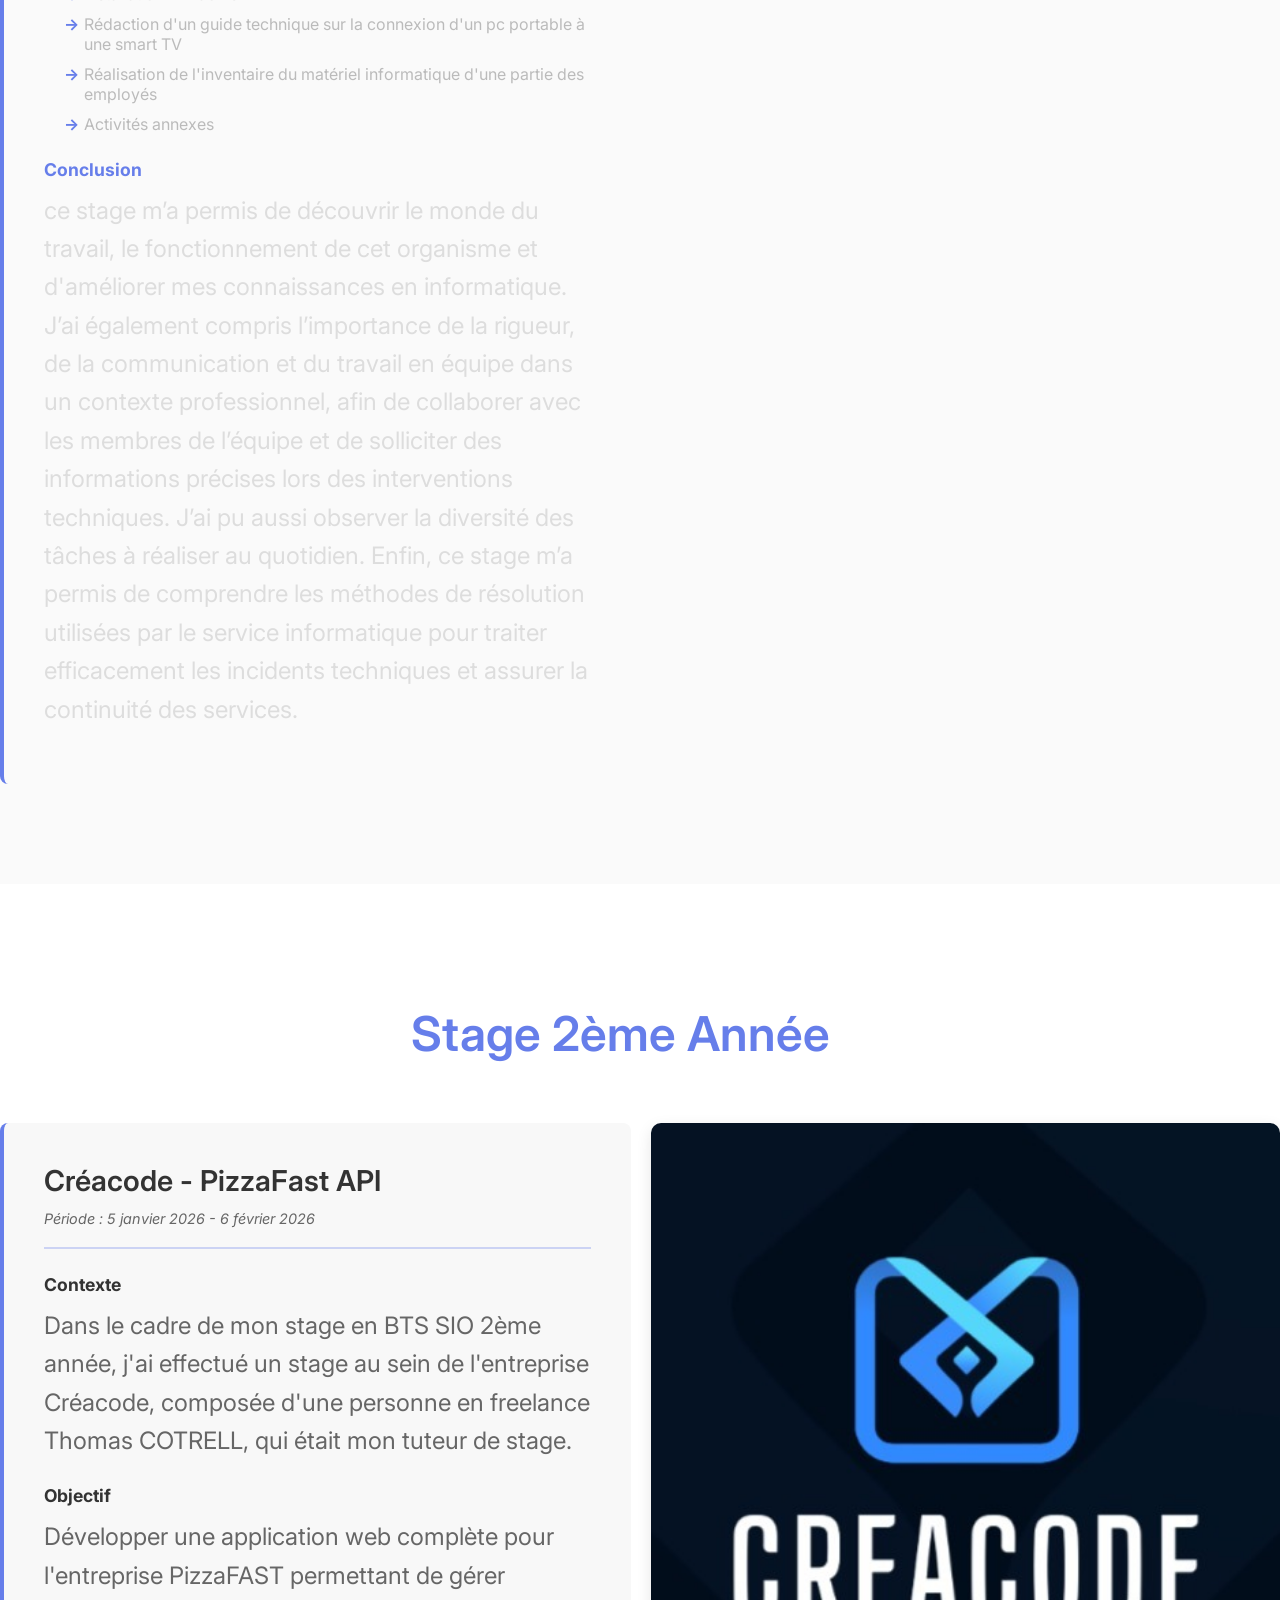
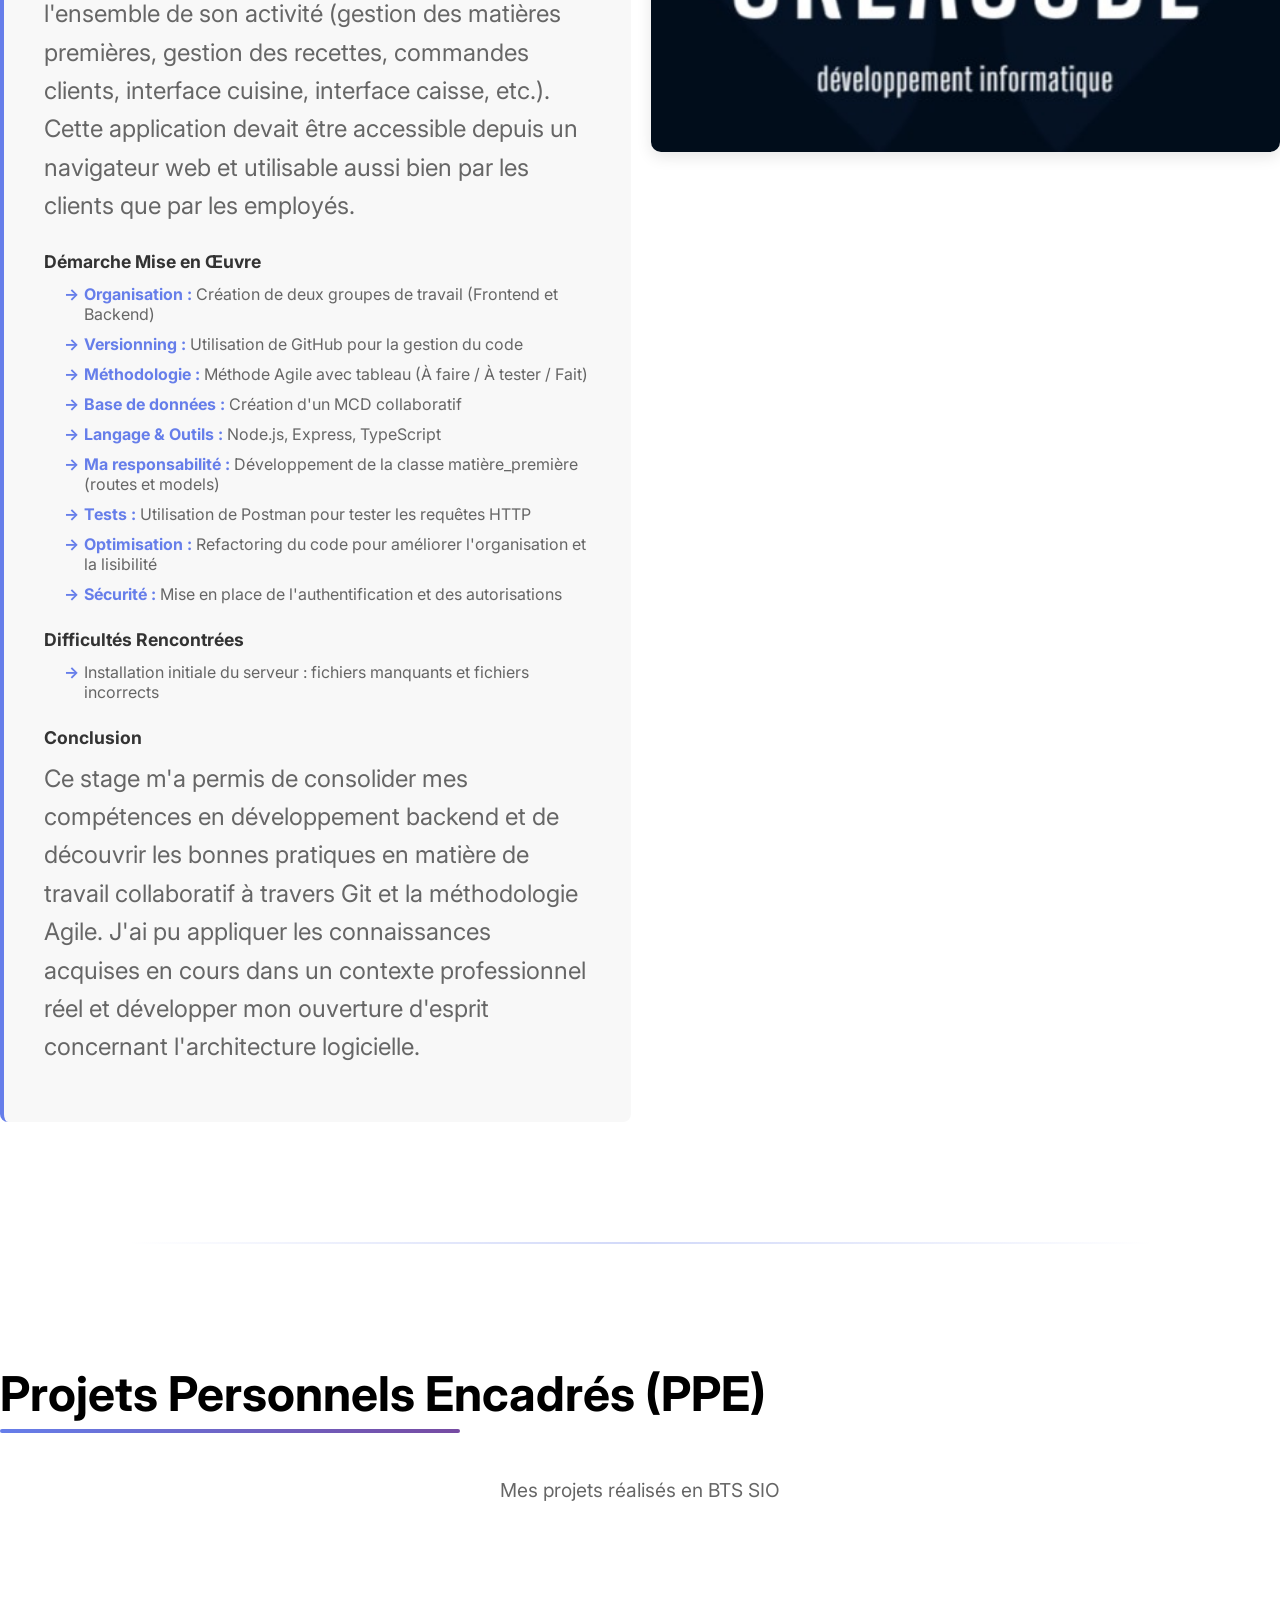
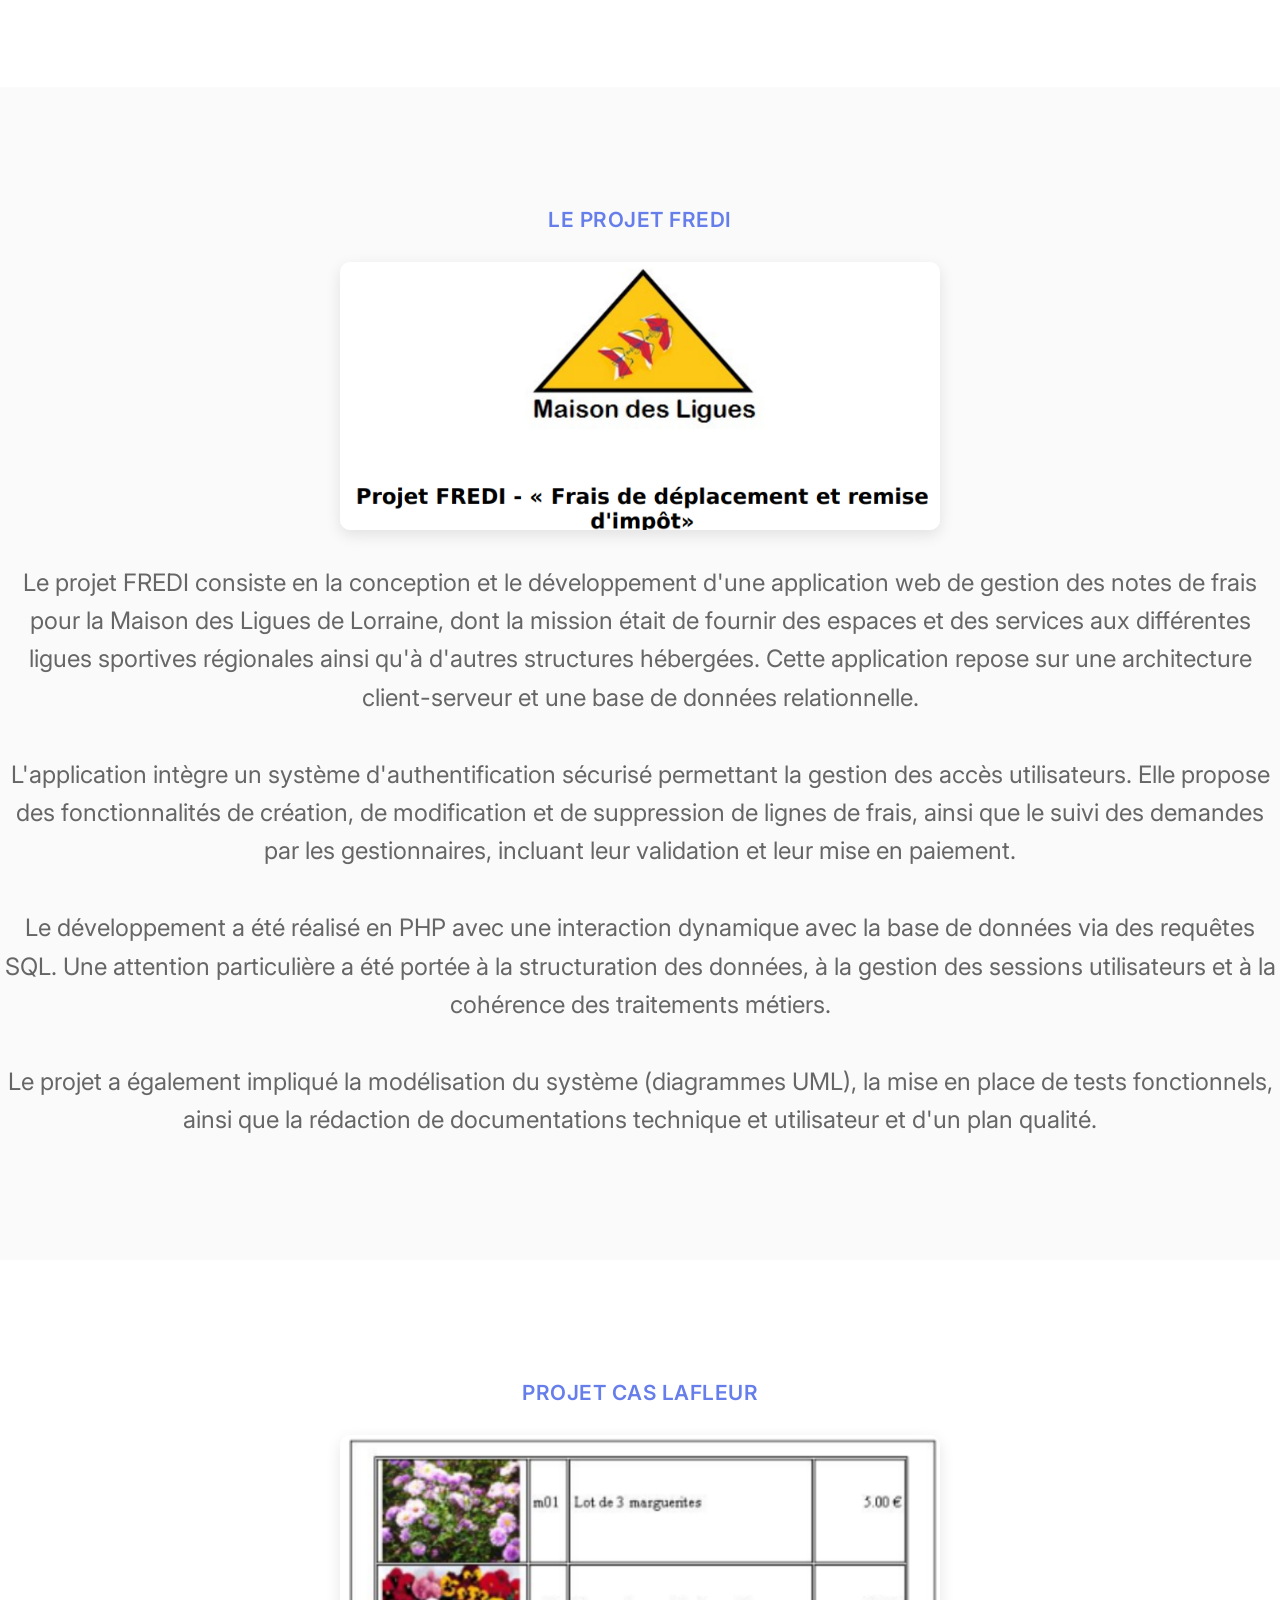
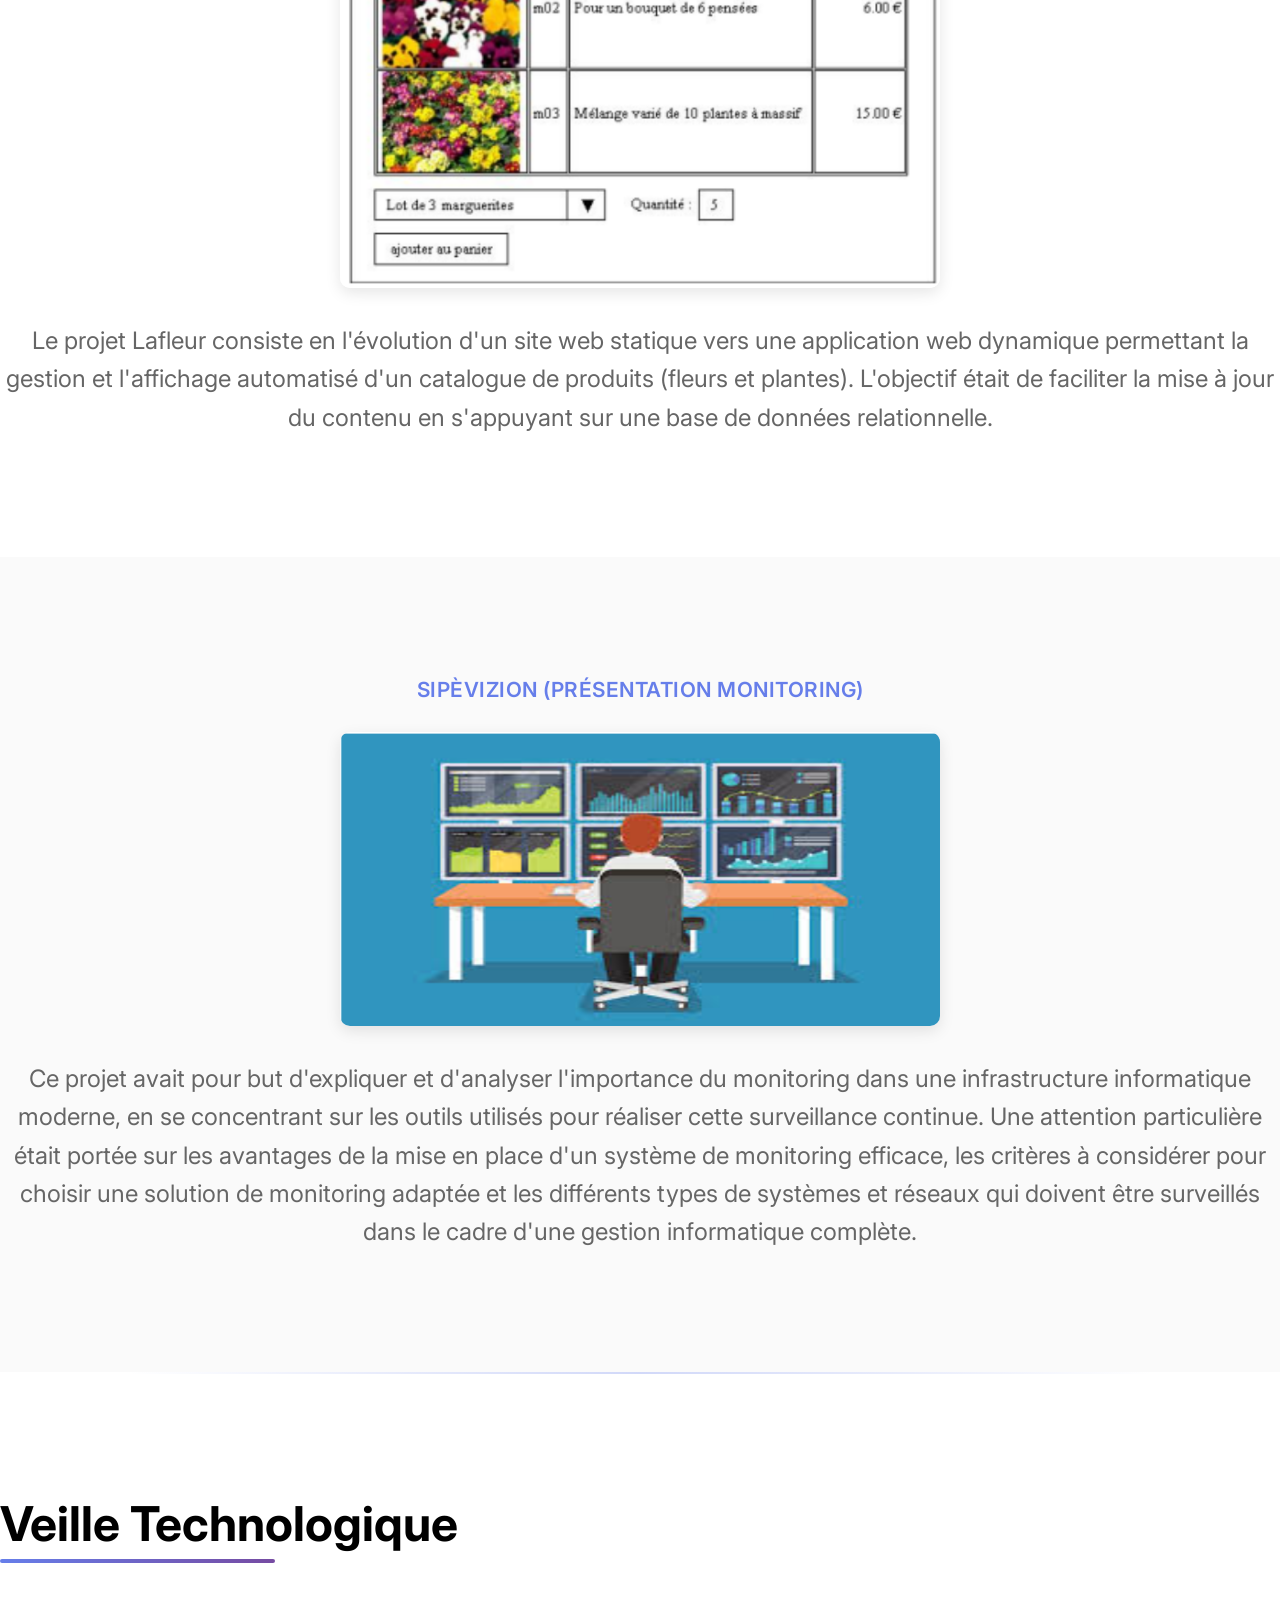
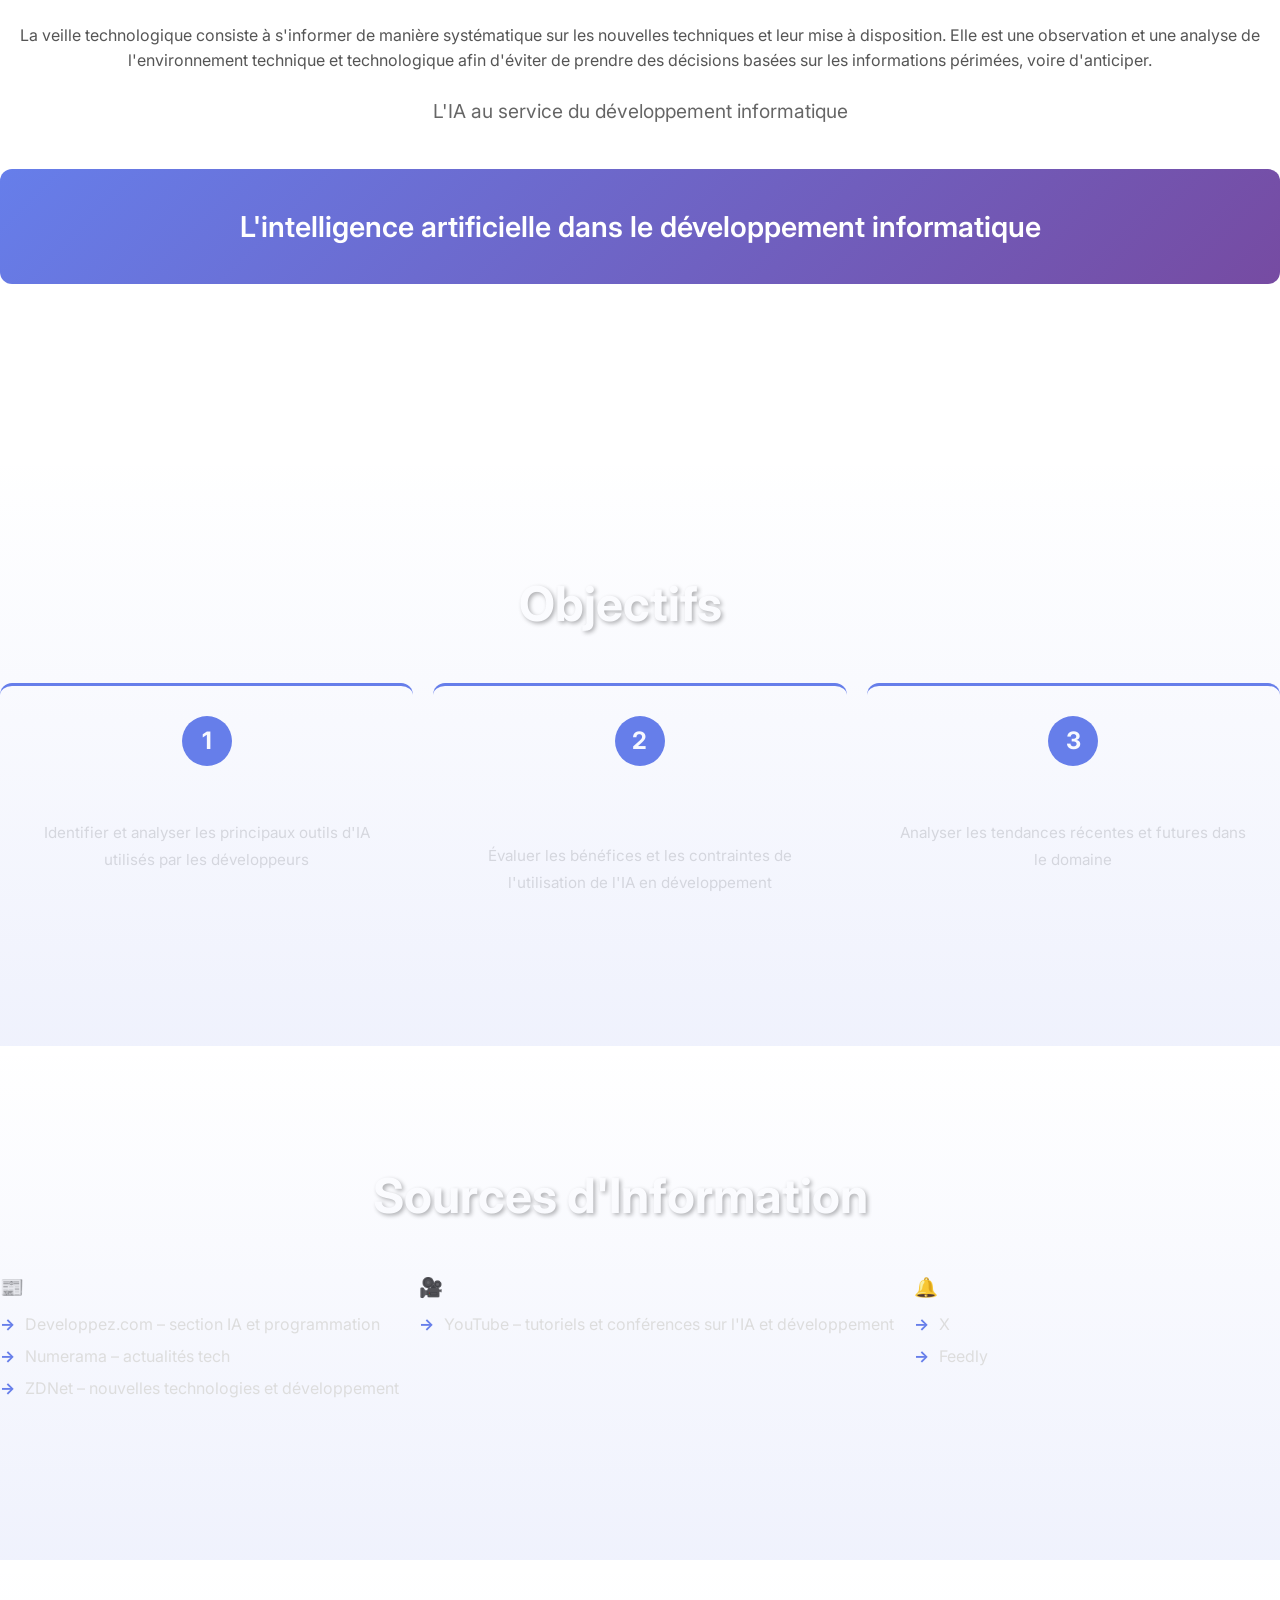
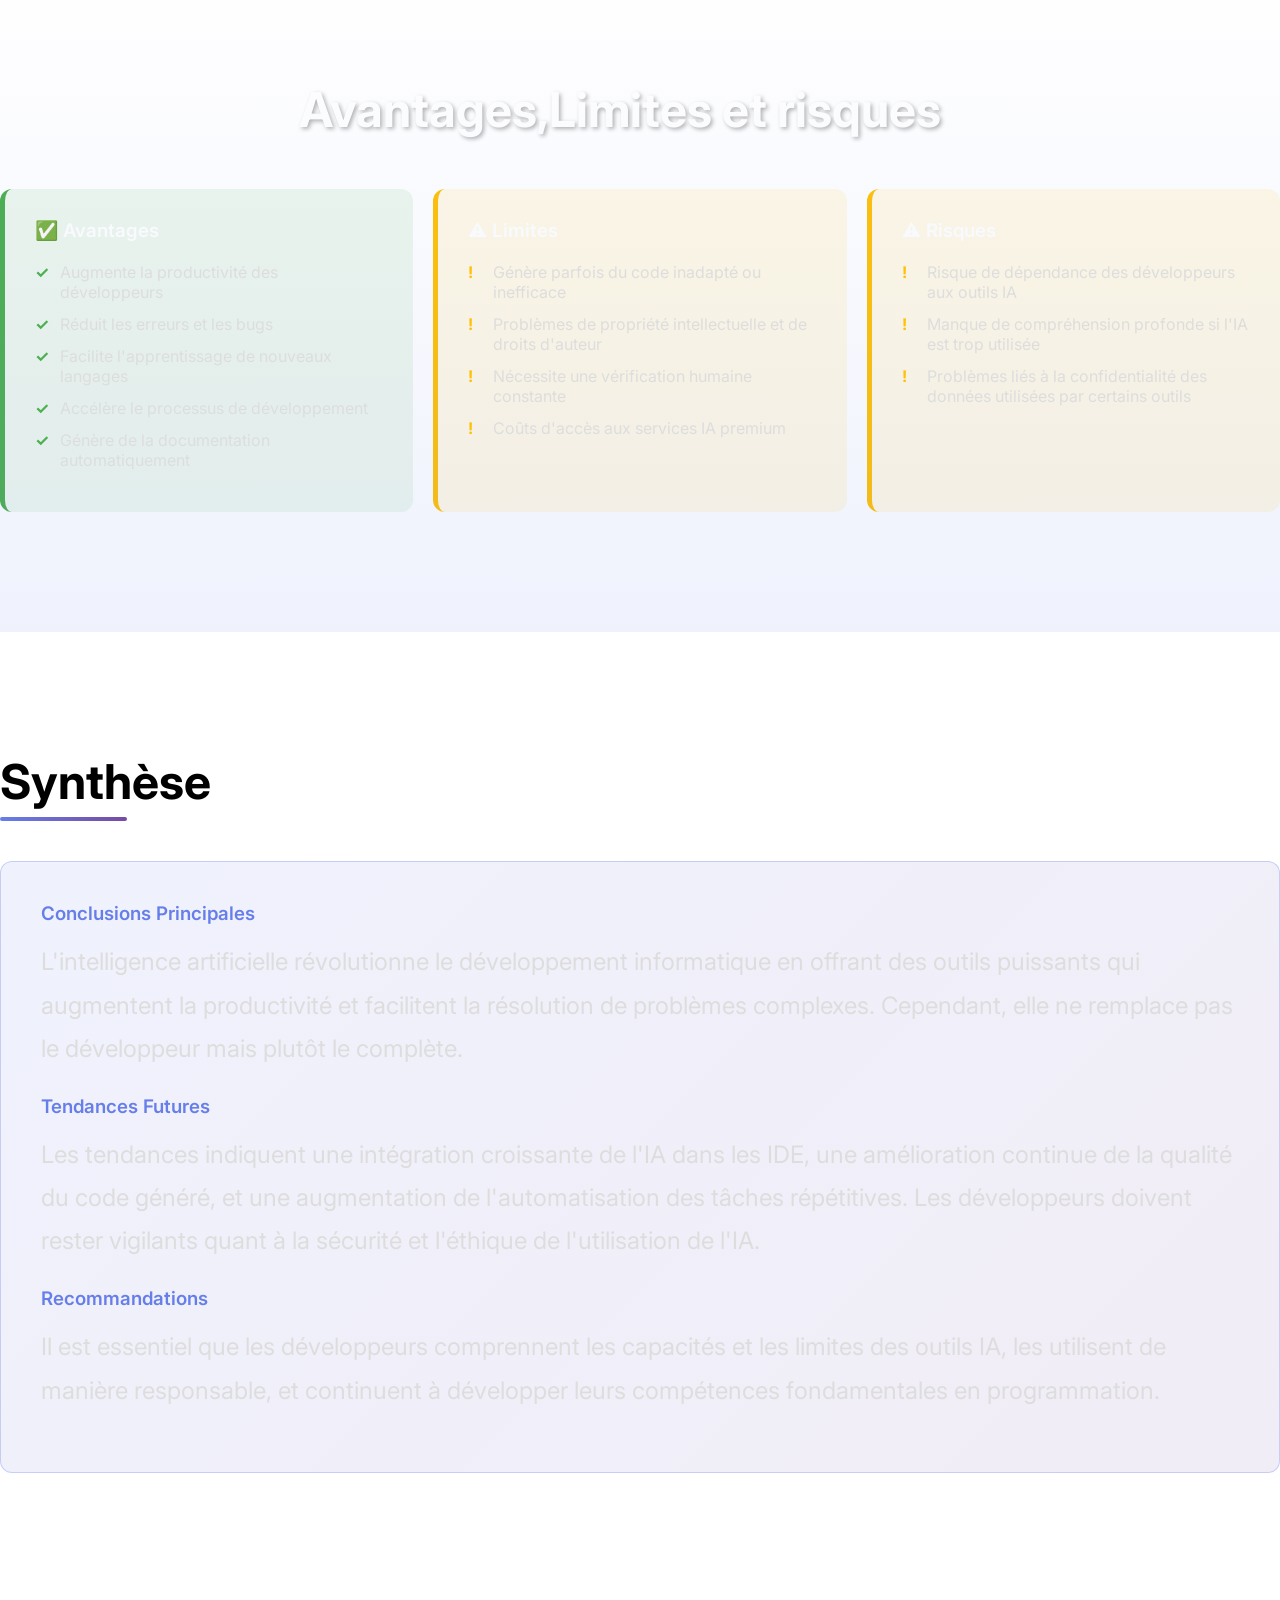
==== commit c0c299d5: "Mise à jour portfolio" ====
--- a/index.html
+++ b/index.html
@@ -537,7 +537,7 @@
                                 <h4>Conclusion</h4>
                                 <p>ce stage m’a permis de découvrir le monde du travail, le fonctionnement de cet organisme et d'améliorer mes connaissances en informatique. 
 
-J’ai également compris l’importance de la rigueur, de la communication et du travail en équipe dans un contexte professionnel, afin de collaborer de collaborer avec les membres de l’équipe et de solliciter des informations précises lors des interventions techniques.
+J’ai également compris l’importance de la rigueur, de la communication et du travail en équipe dans un contexte professionnel, afin de collaborer avec les membres de l’équipe et de solliciter des informations précises lors des interventions techniques.
 
 J’ai pu aussi observer la diversité des tâches à réaliser  au quotidien.
 
